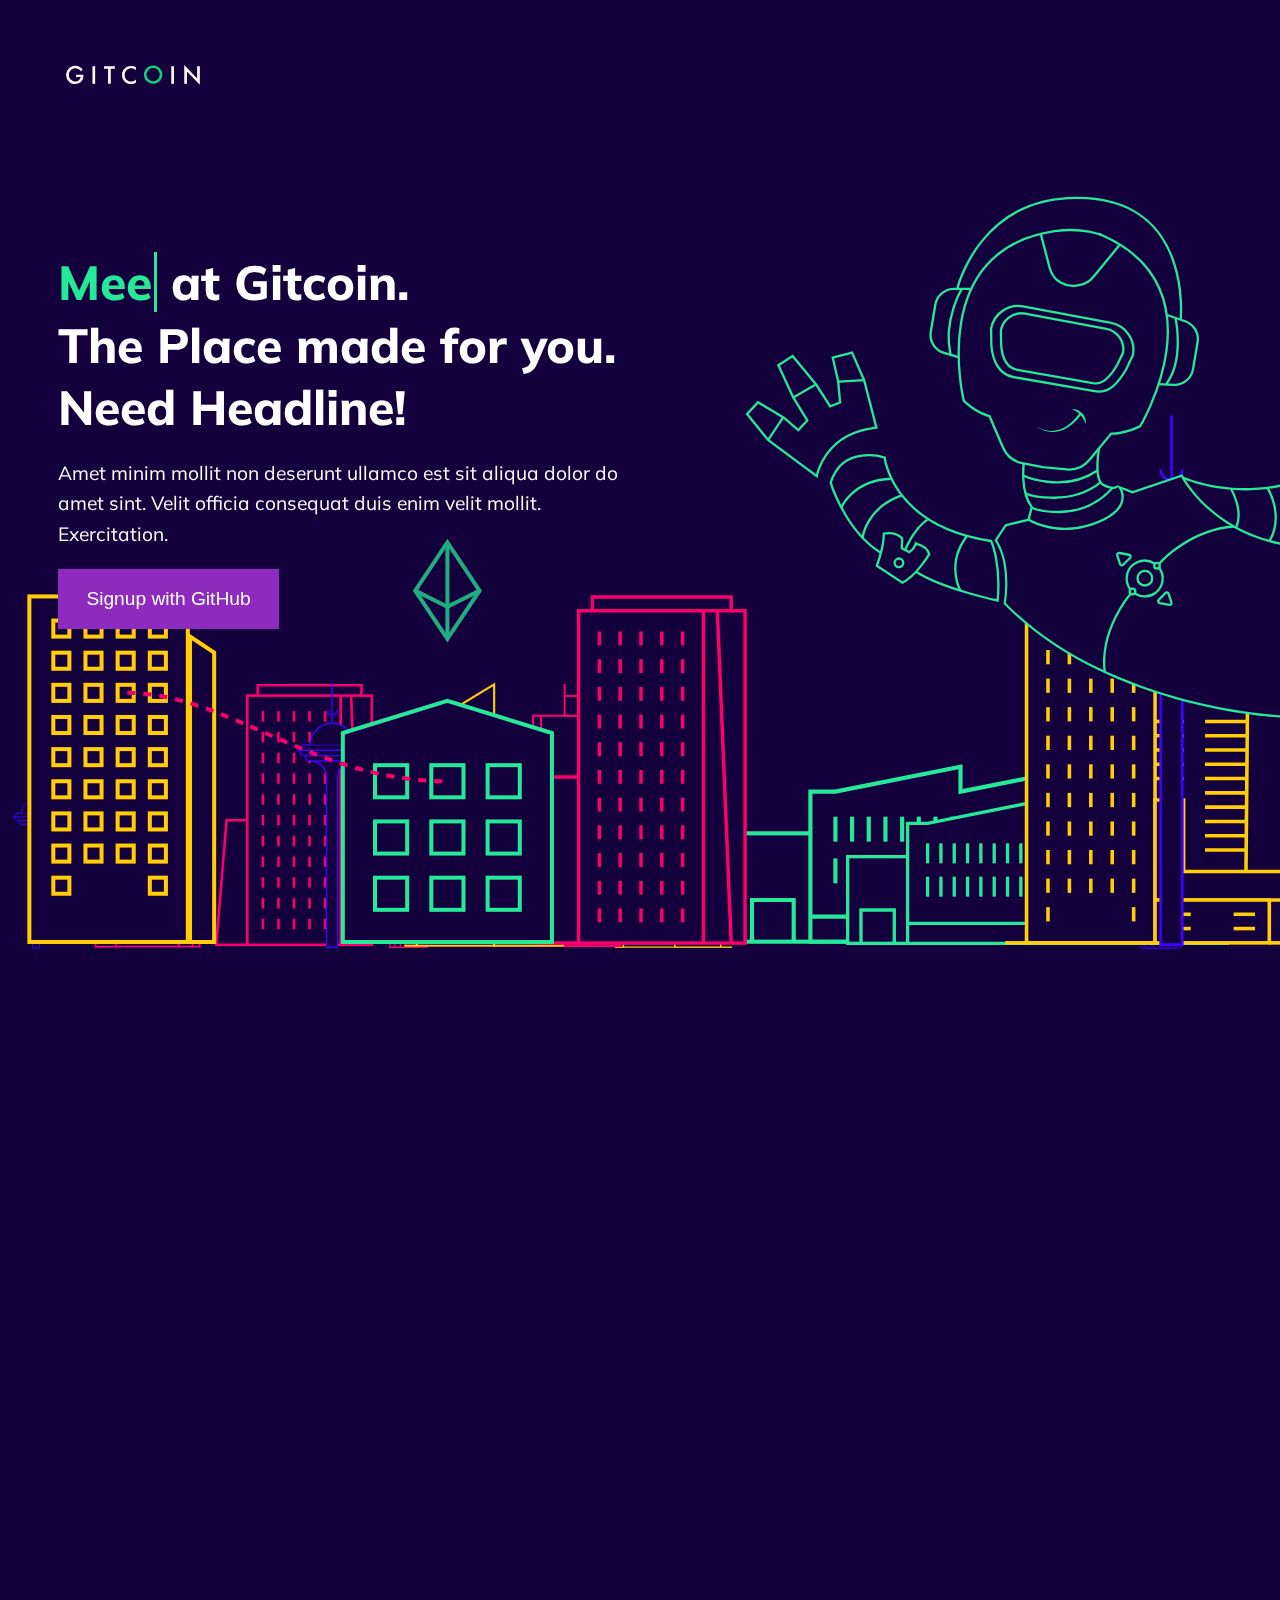
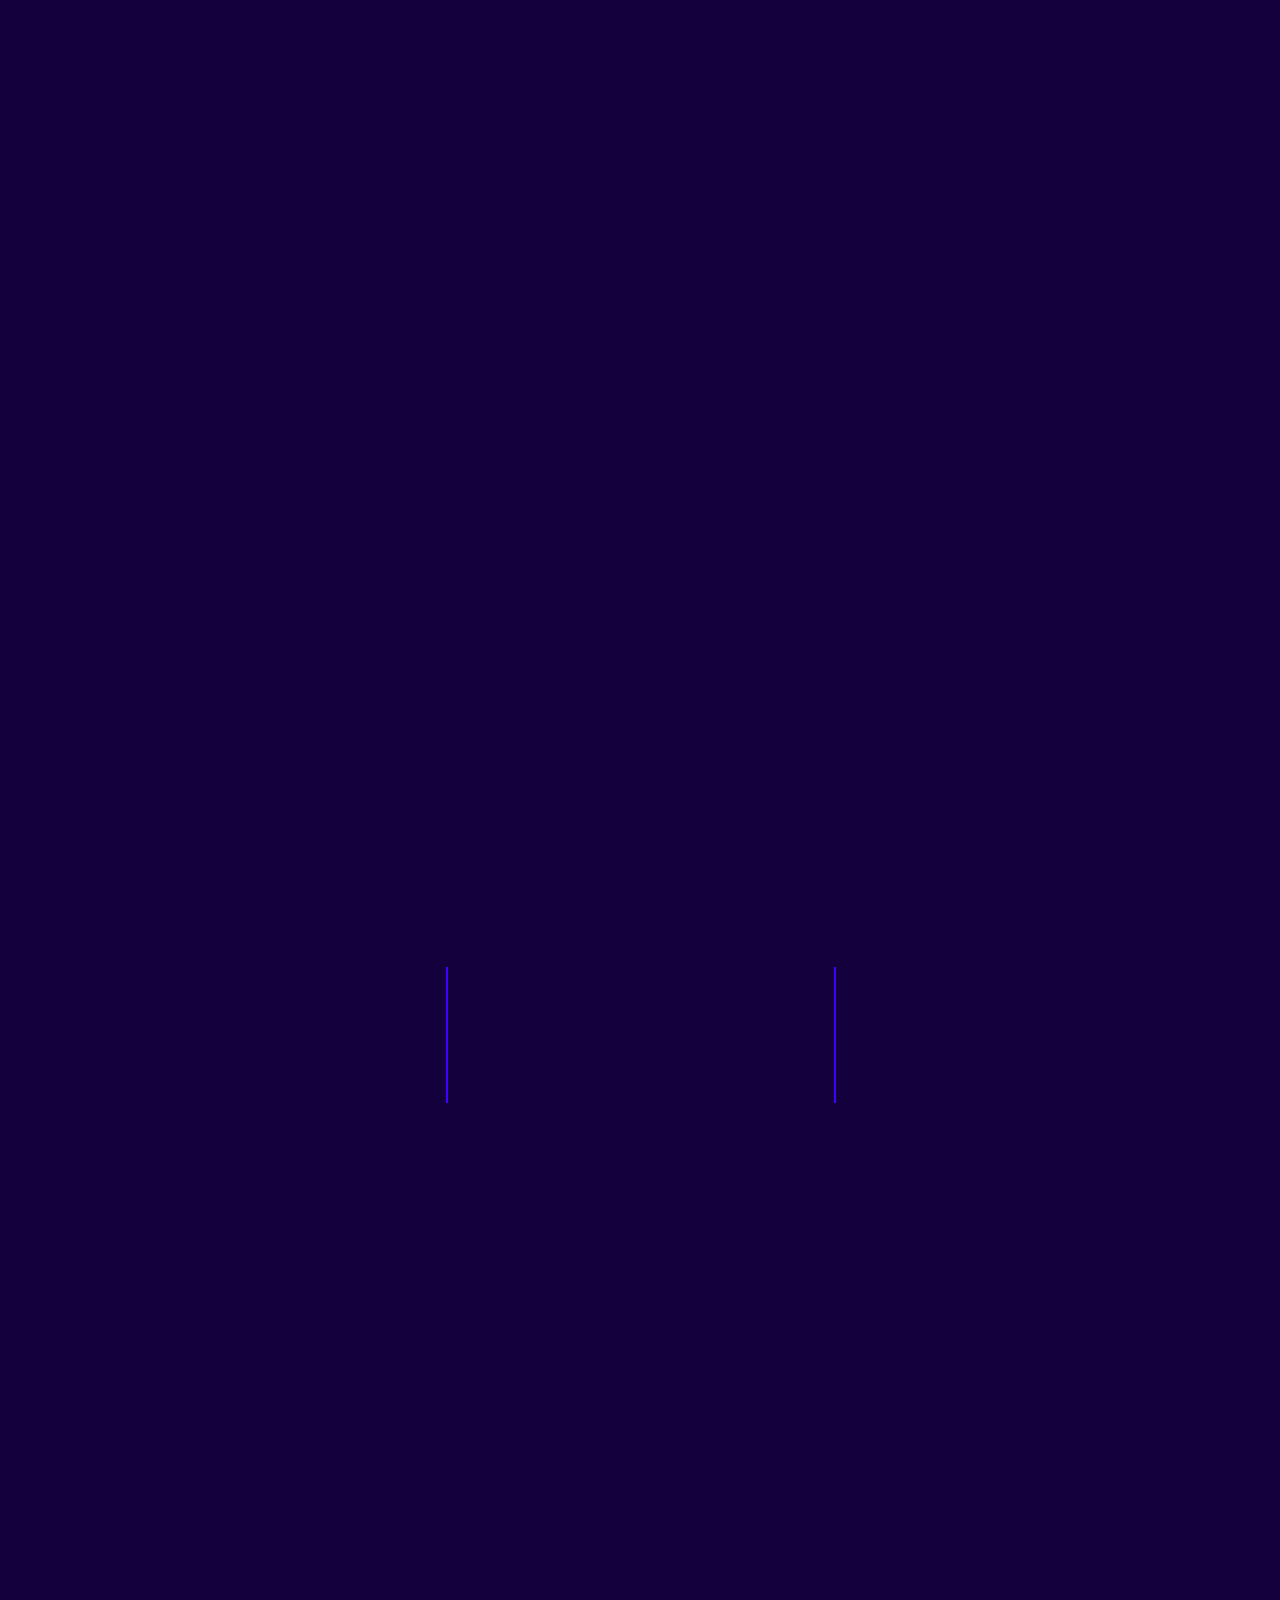
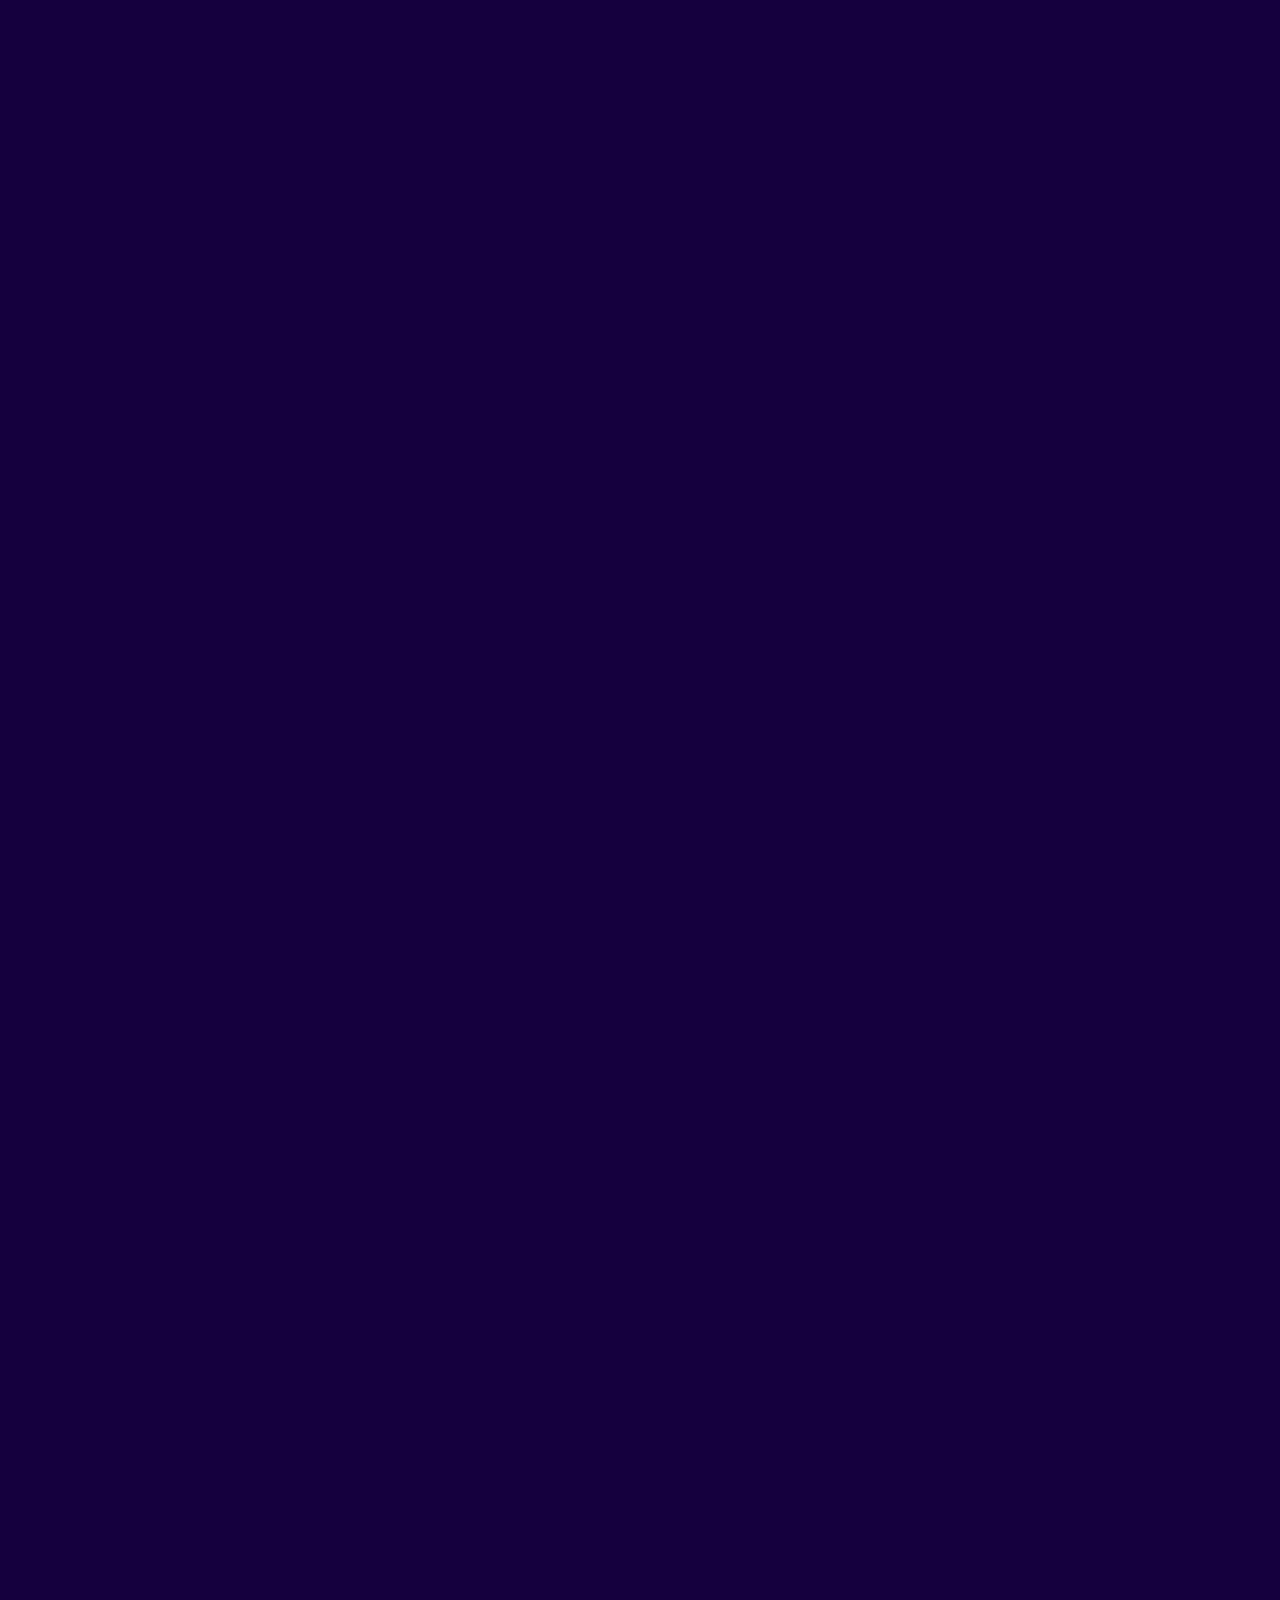
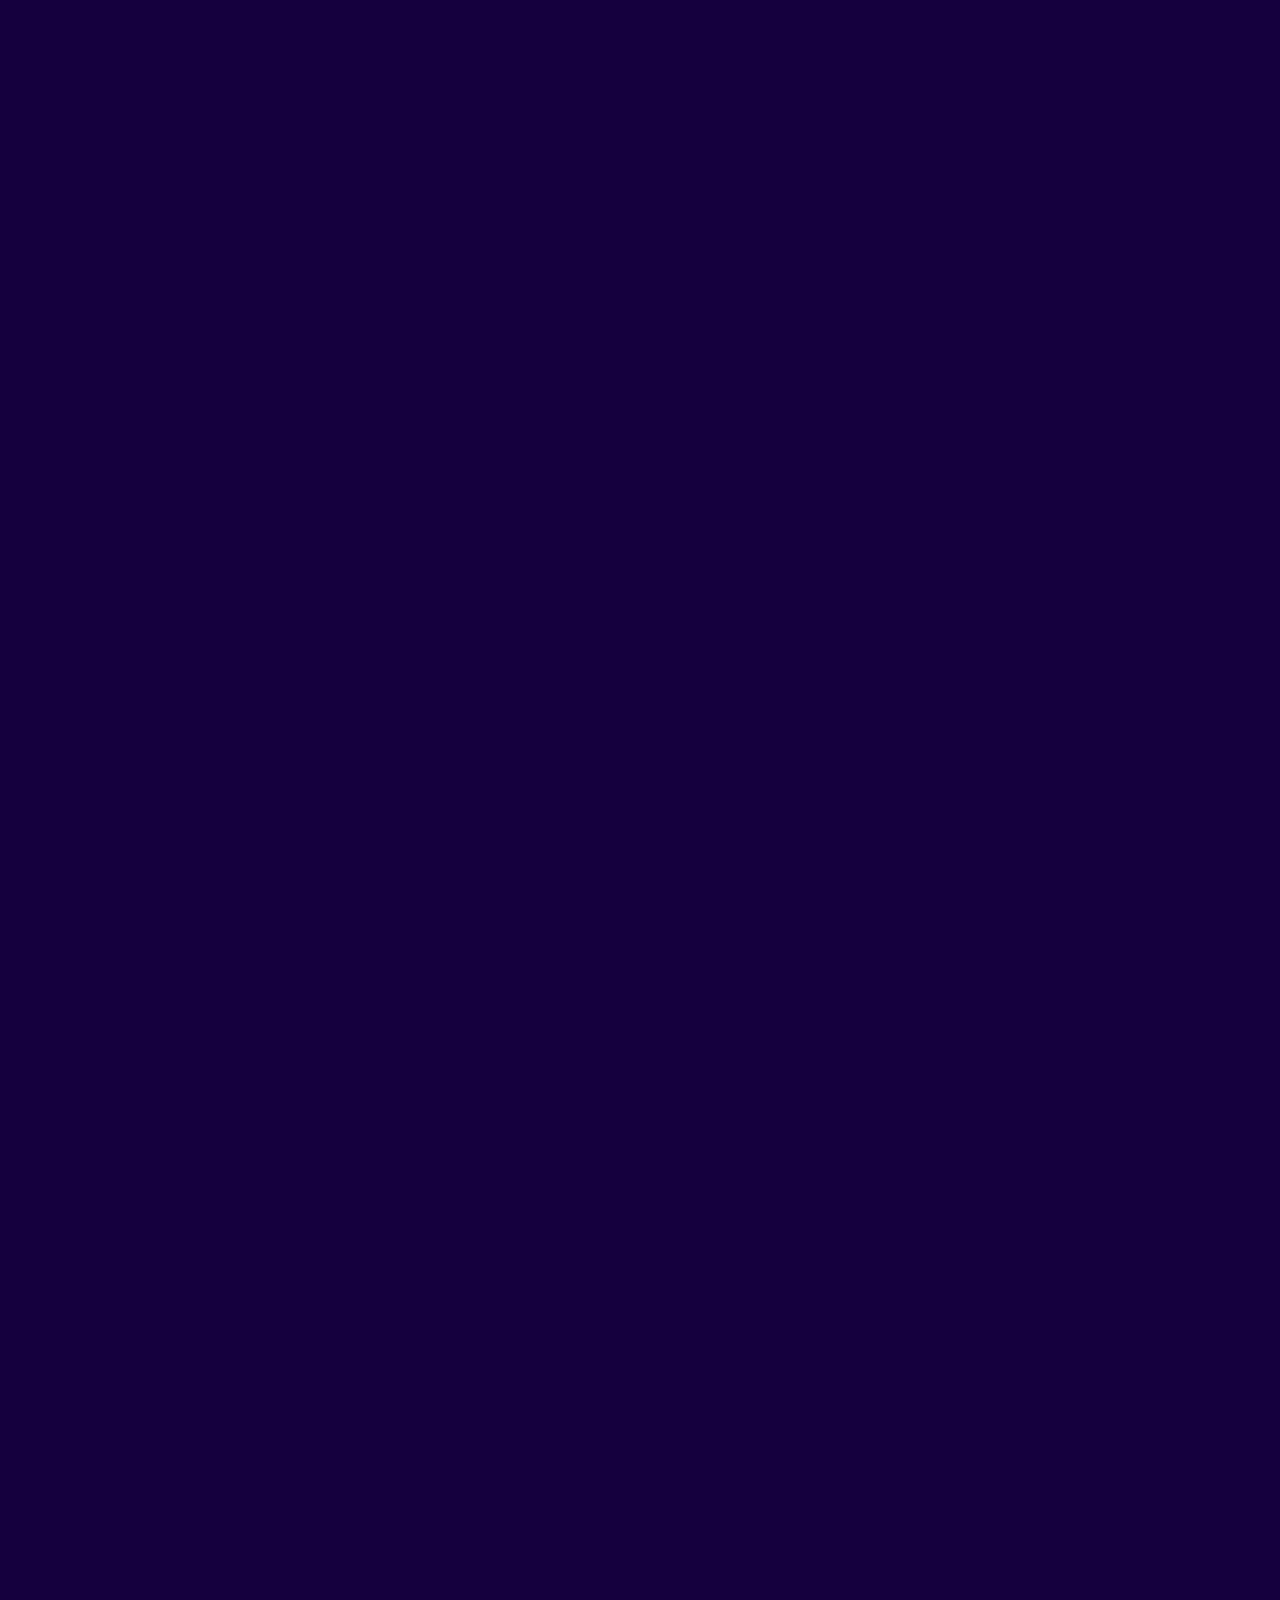
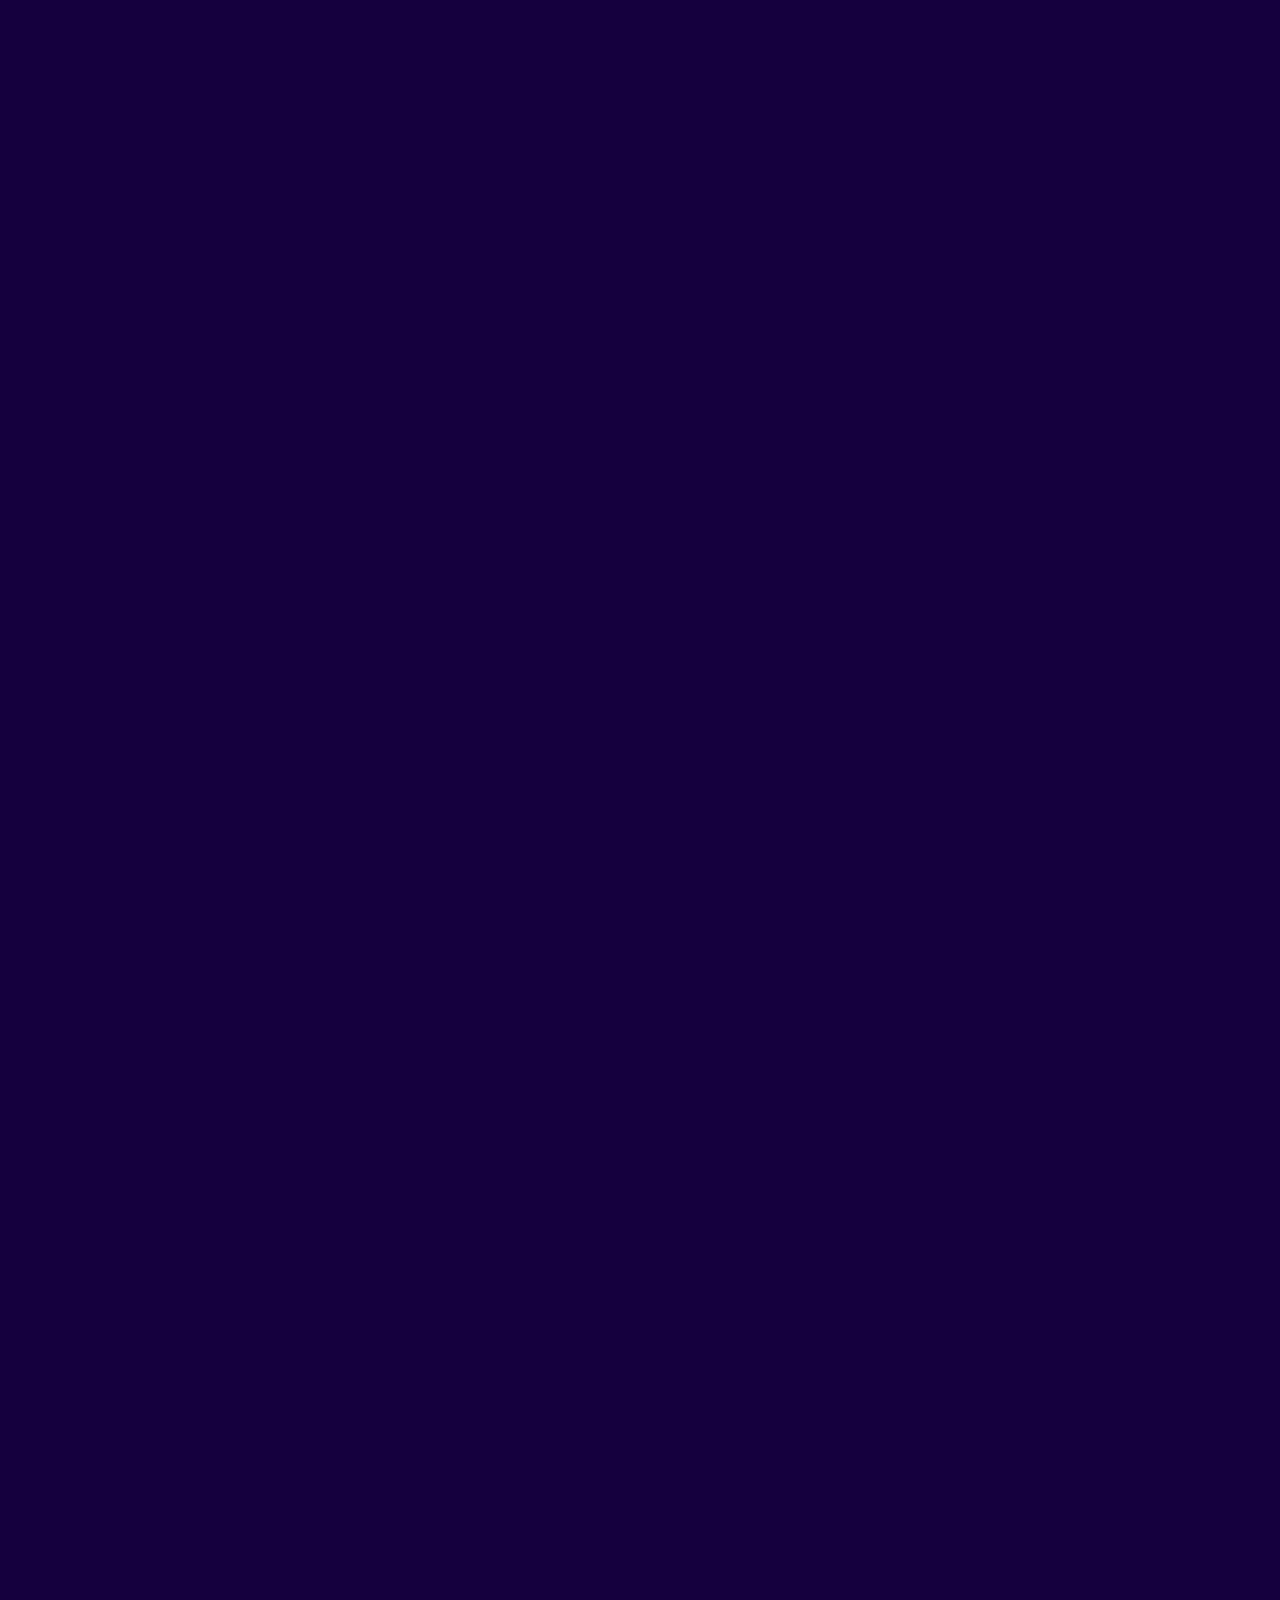
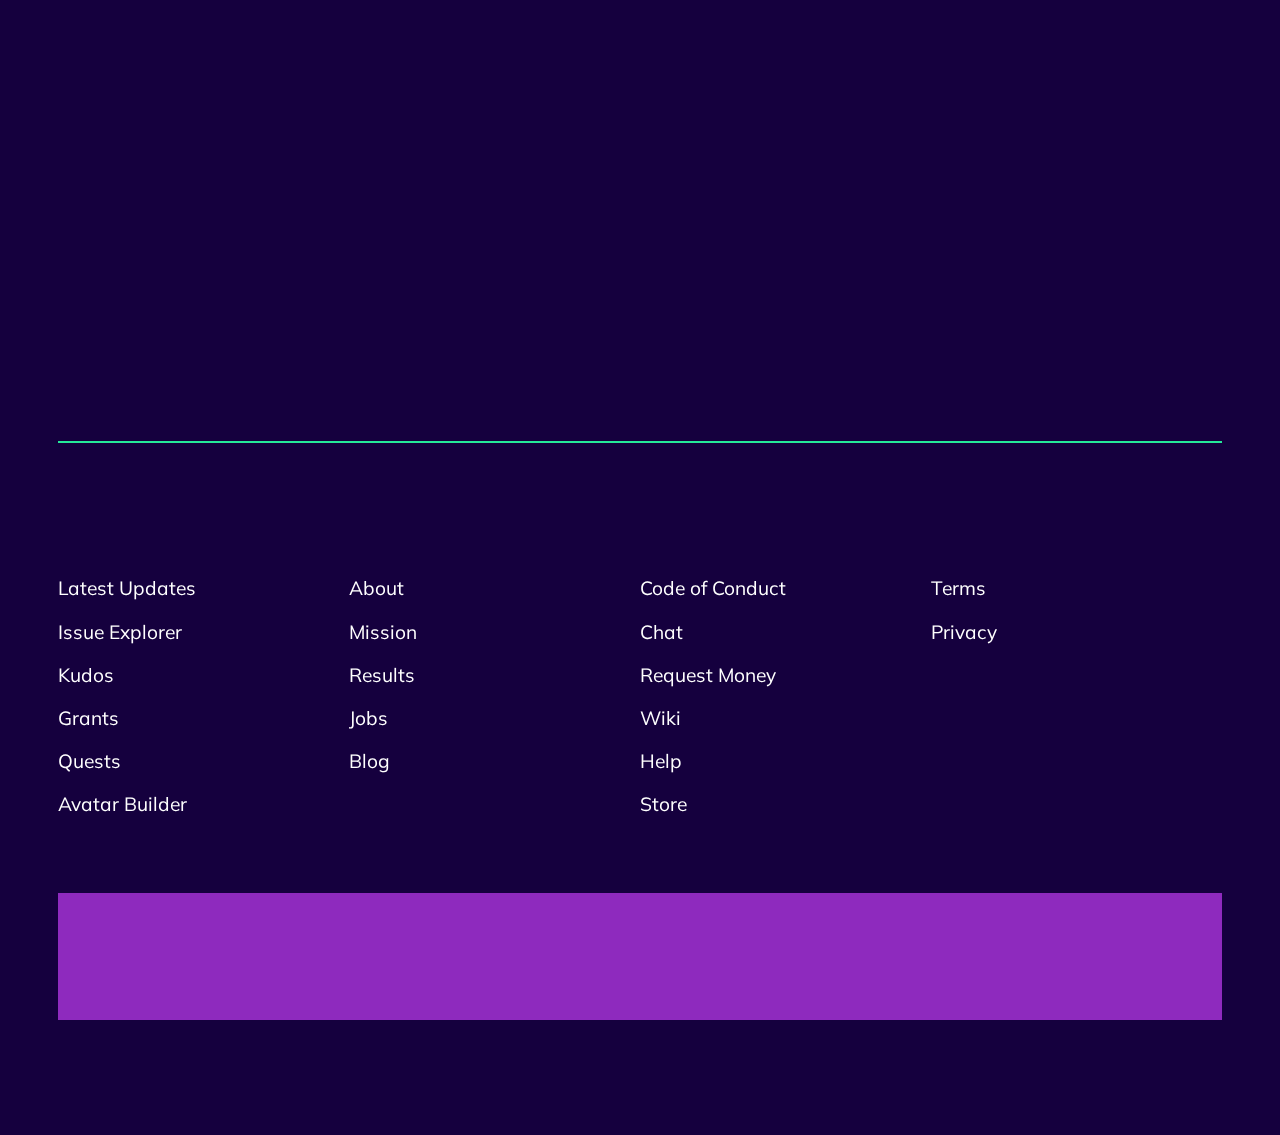
==== index.html @ c607c71c "init" ====
<!DOCTYPE html>
<html lang="en">
<head>

	<title>landingpage</title>

	<meta http-equiv="Content-Type" content="text/html; charset=UTF-8"/>
	<meta name="viewport" content="width=device-width, initial-scale=1, maximum-scale=1.0, user-scalable=no"/>

	<link href="https://fonts.googleapis.com/css2?family=Mulish:wght@400;800&display=swap" rel="stylesheet">

	<link href="css/app.css" type="text/css" rel="stylesheet" media="screen,projection"/>

	<script src="https://ajax.googleapis.com/ajax/libs/jquery/3.5.1/jquery.min.js"></script>

	<script src="js/town.js"></script>
	<script src="js/txtRotate.js"></script>
	<script src="js/sal.js"></script>
	<script src="js/animations.js"></script>


</head>

<body>



<!-- fixed logo-->
<div id="logo" >
	<a href="#">
		<img src="assets/logo_animated.svg" alt="" >
	</a>
</div>




<!-- fixed signup button-->
<div id="fixed-signup-button">
	<a href="#"><button class="floating2">Signup with Gitcoin</button></a>
</div>




<!-- section town. -->

<section id="town">

	<figure data-height="20vh" data-speed="1"><img src="assets/town_house1.svg"></figure>
	<figure data-height="20vh" data-speed="1"><img src="assets/town_house2.svg"></figure>
	<figure data-height="25vh" data-speed="1"><img src="assets/town_house3.svg"></figure>
	<figure data-height="20vh" data-speed="1"><img src="assets/town_house4.svg"></figure>
	<figure data-height="20vh" data-speed="1"><img src="assets/town_house5.svg"></figure>
	<figure data-height="20vh" data-speed="1"><img src="assets/town_house6.svg"></figure>

	<figure data-height="30vh" data-speed="2"><img src="assets/town_house1.svg"></figure>
	<figure data-height="30vh" data-speed="2"><img src="assets/town_house2.svg"></figure>	
	<figure data-height="20vh" data-speed="2"><img src="assets/town_house3.svg"></figure>
	<figure data-height="30vh" data-speed="2"><img src="assets/town_house4.svg"></figure>
	<figure data-height="30vh" data-speed="2"><img src="assets/town_house6.svg"></figure>	

	<figure data-height="40vh" data-speed="3"><img src="assets/town_house1.svg"></figure>
	<figure data-height="50vh" data-speed="3"><img src="assets/town_house2.svg"></figure>	
	<figure data-height="60vh" data-speed="3"><img src="assets/town_house4.svg"></figure>

	<figure data-height="50vh" data-speed="3"><img src="assets/town_animated_house1.svg"></figure>

</section>


<!-- section intro : this is the welcome area.-->

<section id="intro">

	<div>

		<h1>

			<!-- text carusell -->

			<span
			class="txt-rotate"
     		data-period="1500"
     		data-rotate='[ "Meet", "Learn", "Earn", "Network"]'
     		>
     		</span>

		at Gitcoin.<br/>
		The Place made for you. Need Headline!

		</h1>

		<p>Amet minim mollit non deserunt ullamco est sit aliqua dolor do amet sint. Velit officia consequat duis enim velit mollit. Exercitation.</p>

		<a href="#">
			<button>Signup with GitHub</button>	
		</a>		
	</div>

	<figure>
		<img id="introMeet" class="floating" src="assets/introMeet_animation.svg">
		<img id="introLearn" class="floating hidden" src="assets/introLearn_animation.svg">
		<img id="introEarn" class="floating hidden" src="assets/introEarn_animation.svg">
		<img id="introNetwork" class="floating hidden" src="assets/introNetwork_animation.svg">
	</figure>

</section>



<!-- what is gitcoin -->

<section id="whatisgitcoin">
	<h1 >What is Gitcoin ?</h1>
	
	<figure >
		<img loading="lazy" class="floating2" src="assets/whatisgitcoin_animated.svg">
	</figure>

	<div class="grid">
		<div>
			<h2 >Gitcoin for Developers</h2>
			<p >Amet minim mollit non deserunt ullamco est sit aliqua dolor do amet sint. Velit officia consequat duis enim velit mollit. Exercitation.</p>
			<a href="#">
				<button >Learn more</button>
			</a>
		</div>

		<div>
			<h2 >Gitcoin for Founders</h2>
			<p >Amet minim mollit non deserunt ullamco est sit aliqua dolor do amet sint. Velit officia consequat duis enim velit mollit. Exercitation.</p>
			<a href="#">
				<button >Learn more</button>
			</a>
		</div>
	</div>
	
</section>



<!-- section trust -->

<section id="trust">

	<h1>Write a sentence about why you can trust gitcoin!</h1>

	<div class="grid">

		<div>
			<h1>1</h1>
			<h2>Mission</h2>
		</div>

		<div>
			<h1>400312</h1>
			<h2>Developers</h2>
		</div>

		<div>
			<h1>$5mm</h1>
			<h2>Gross Merchandising Volume</h2>
		</div>	

	</div>

	

</section>








<!-- partner logos -->

<section id="partners">

	<h2>Trusted by</h2>

	<div class="grid">
		<figure><img loading="lazy" src="assets/partners/arweave.svg"></figure>
		<figure><img loading="lazy" src="assets/partners/chainlink.svg"></figure>
		<figure><img loading="lazy" src="assets/partners/ethereumfoundation.svg"></figure>
		<figure><img loading="lazy" src="assets/partners/near.svg"></figure>
		<figure><img loading="lazy" src="assets/partners/protocollabs.svg"></figure>
		<figure><img loading="lazy" src="assets/partners/sia.svg"></figure>
	</div>	
</section>


	







<!-- developers -->

<section class="grid">

	<h1>Gitcoin for Developers</h1>

	<div class="grid">
		<div>
			<h2>Hackathons</h2>
			<p>Amet minim mollit non deserunt ullamco est sit aliqua dolor do amet sint. Velit officia consequat duis enim velit mollit. Exercitation.</p>
			<a href="#"><button>Learn More</button></a>
		</div>
		<figure>
			<img loading="lazy" class="floating" src="assets/hackathons_animated.svg">
		</figure>
	</div>

	<div class="grid reverse">
		<div>
			<h2>Grants</h2>
			<p>Amet minim mollit non deserunt ullamco est sit aliqua dolor do amet sint. Velit officia consequat duis enim velit mollit. Exercitation.</p>
			<a href="#"><button>Learn More</button></a>
		</div>
		<figure>
			<img loading="lazy" class="floating2"  src="assets/grants_animated.svg">
		</figure>
	</div>

	<div class="grid">
		<div>
			<h2>Kernel</h2>
			<p>Amet minim mollit non deserunt ullamco est sit aliqua dolor do amet sint. Velit officia consequat duis enim velit mollit. Exercitation.</p>
			<a href="#"><button>Learn More</button></a>
		</div>
		<figure>
			<img loading="lazy" class="floating"  src="assets/kernel_animated.svg">
		</figure>
	</div>

	<div class="grid reverse">
		<div>
			<h2>Bounties</h2>
			<p>Amet minim mollit non deserunt ullamco est sit aliqua dolor do amet sint. Velit officia consequat duis enim velit mollit. Exercitation.</p>
			<a href="#"><button>Learn More</button></a>
		</div>
		<figure>
			<img loading="lazy" class="floating2"  src="assets/bounties_animated.svg">
		</figure>
	</div>

	<div class="grid">
		<div>
			<h2>Quests</h2>
			<p>Amet minim mollit non deserunt ullamco est sit aliqua dolor do amet sint. Velit officia consequat duis enim velit mollit. Exercitation.</p>
			<a href="#"><button>Learn More</button></a>
		</div>
		<figure>
			<img loading="lazy" class="floating"  src="assets/quests_animated.svg">
		</figure>
	</div>

</section>




<!-- network -->

<section class="grid">

	<h1>The Network</h1>

	<div class="grid">
		<div>
			<h2>Townsquare</h2>
			<p>Amet minim mollit non deserunt ullamco est sit aliqua dolor do amet sint. Velit officia consequat duis enim velit mollit. Exercitation.</p>
			<a href="#"><button>Learn More</button></a>
		</div>
		<figure>
			<img loading="lazy" class="floating2"  src="assets/townsquare_animated.svg">
		</figure>
	</div>

	<div class="grid reverse">
		<div>
			<h2>Hire Devs</h2>
			<p>Amet minim mollit non deserunt ullamco est sit aliqua dolor do amet sint. Velit officia consequat duis enim velit mollit. Exercitation.</p>
			<a href="#"><button>Learn More</button></a>
		</div>
		<figure>
			<img loading="lazy" class="floating"  src="assets/devs_animated.svg">
		</figure>
	</div>

</section>






<!-- twitter wall of love -->

<section id="twitter">

	<h1>Twitter Wall of Love</h1>

	<div class="grid">

		<figure>
			<img loading="lazy" src="assets/twitter.png">
			<figcaption><a href="#">@peter</a> r woirw roiwriow riwer worwoeir jweoirweior weorwor jworjwior weoirweorworweo rworwo riow rwoirweoirjwoir w oi rjwoireoiwrjiow</figcaption>
		</figure>

		<figure>
			<img loading="lazy" src="assets/twitter.png">
			<figcaption><a href="#">@maxmuster</a> Remove the guesswork from website improvement. Try <a href="#">@hotjar</a> for free</figcaption>
		</figure>

		<figure>
			<img loading="lazy" src="assets/twitter.png">
			<figcaption><a href="#">@satoshi</a> Qualität, Sicherheit und Innovation: Seit über 30 Jahren setzt die Dynabook Europe GmbH mit mobilen (Edge) Computing Lösungen neue Maßstäbe im ITK-Markt.</figcaption>
		</figure>

		<figure>
			<img loading="lazy" src="assets/twitter.png">
			<figcaption><a href="#">@vitalik</a> For what? Denkendes Gesicht Gitcoin is co-creating APOLLO with <a href="#">@protocollabs</a> to support the <a href="#">@Filecoin</a> mainnet launch!</figcaption>
		</figure>

		<figure>
			<img loading="lazy" src="assets/twitter.png">
			<figcaption><a href="#">@schumanncombo</a> Together with the Alpha Release of our brand new protocol, we kicked off a new part of our community incentives program, this time together with <a href="#">@gitcoin</a>. We have started incentivizing new developers and will follow up with more actions</figcaption>
		</figure>

	</div>

</section>









<!-- footer navigation -->

<section id="footernavigation">

	<div>
		<h2>Product</h2>
		<a href="#">Latest Updates</a>
		<a href="#">Issue Explorer</a>
		<a href="#">Kudos</a>
		<a href="#">Grants</a>
		<a href="#">Quests</a>
		<a href="#">Avatar Builder</a>
	</div>

	<div>
		<h2>Business</h2>
		<a href="#">About</a>
		<a href="#">Mission</a>
		<a href="#">Results</a>
		<a href="#">Jobs</a>
		<a href="#">Blog</a>
	</div>

	<div>
		<h2>Community</h2>
		<a href="#">Code of Conduct</a>
		<a href="#">Chat</a>
		<a href="#">Request Money</a>
		<a href="#">Wiki</a>
		<a href="#">Help</a>
		<a href="#">Store</a>
	</div>

	<div>
		<h2>Legal</h2>
		<a href="#">Terms</a>
		<a href="#">Privacy</a>
	</div>

</section>











<!-- footer social icons -->

<section id="footersocial">

	<figure><a href="#"><svg class="fusion"><use xlink:href="assets/fusion/fusion-interface.svg#facebook"></use></svg></a></figure>
	<figure><a href="#"><svg class="fusion"><use xlink:href="assets/fusion/fusion-interface.svg#youtube"></use></svg></a></figure>
	<figure><a href="#"><svg class="fusion"><use xlink:href="assets/fusion/fusion-interface.svg#twitter"></use></svg></a></figure>
	<figure><a href="#"><svg class="fusion"><use xlink:href="assets/fusion/fusion-interface.svg#telegram"></use></svg></a></figure>
	<figure><a href="#"><svg class="fusion"><use xlink:href="assets/fusion/fusion-interface.svg#github"></use></svg></a></figure>
	<figure><a href="#"><svg class="fusion"><use xlink:href="assets/fusion/fusion-interface.svg#chat2"></use></svg></a></figure>
	<figure><a href="#"><svg class="fusion"><use xlink:href="assets/fusion/fusion-interface.svg#email"></use></svg></a></figure>

	
</section>

















<!-- footer consensys -->

<section id="footerconsensys">
	<figure>
		<a href="#">
			<img loading="lazy" src="assets/consensys_white.svg">
		</a>
	</figure>
</section>



</body>
</html>
---- css/app.css ----
@media (min-width: 1313px) {
  :root {
    --device: "desktop";
  }
}
@media (max-width: 1312px) {
  :root {
    --device: "laptop";
  }
}
@media (max-width: 992px) {
  :root {
    --device: "tablet";
  }
}
@media (max-width: 688px) {
  :root {
    --device: "phone";
  }
}
:root {
  --cosmicteal: #25E899;
  --darkcosmicteal: #0FCE7C;
  --stardustyellow: #FFCE08;
  --polarisblue: #3E00FF;
  --vinuspurple: #8E2ABE;
  --regulusred: #F9006C;
  --milkywayblue: #15003E;
  --starwhite: #FFFFFF;
  --athensgrey: #F8F9FA;
  --alto: #DDDDDD;
  --silver: #AAAAAA;
}

* {
  margin: 0;
  padding: 0;
  box-sizing: border-box;
}

img {
  display: block;
  width: 100%;
}

html {
  font-family: "Mulish", sans-serif;
}

body {
  background-color: var(--milkywayblue);
  color: var(--starwhite);
}

html {
  font-family: "Mulish", sans-serif;
  font-kerning: auto;
  -webkit-font-smoothing: antialiased;
  -moz-osx-font-smoothing: grayscale;
  text-rendering: optimizeLegibility;
}

h1 {
  font-size: 250%;
  font-weight: 800;
  line-height: 1.3em;
  margin-bottom: 1rem;
}

h2 {
  font-size: 120%;
  font-weight: 800;
  line-height: 1.3em;
  margin-bottom: 1rem;
}

p {
  font-size: 100%;
  font-weight: 400;
  line-height: 1.6em;
  margin-bottom: 1rem;
}

@media (min-width: 1313px) {
  html {
    font-size: 130%;
  }
}
@media (max-width: 1312px) {
  html {
    font-size: 120%;
  }
}
@media (max-width: 992px) {
  html {
    font-size: 110%;
  }
}
@media (max-width: 688px) {
  html {
    font-size: 100%;
  }
}
#logo {
  position: absolute;
  top: 3em;
  left: 3em;
}
#logo img {
  width: 150px;
}

button {
  margin: 0;
  padding: 1em 1.5em;
  border: 0;
  outline: 0;
  font-size: 100%;
  color: var(--starwhite);
  background-color: var(--vinuspurple);
  cursor: pointer;
  transition: all 500ms ease;
  margin-bottom: 1rem;
}
button:hover {
  background-color: var(--polarisblue);
}

a button {
  text-decoration: none;
}

section.grid {
  margin-top: 12em;
}
section.grid h1 {
  text-align: center;
  margin-bottom: 3rem;
}
section.grid div.grid {
  display: grid;
  grid-template-columns: repeat(2, 1fr);
  margin-bottom: 3em;
}
section.grid div.grid div {
  align-self: center;
  grid-column: 1;
  grid-row: 1;
  margin-left: 3em;
  margin-right: 3em;
  max-width: 600px;
}
section.grid div.grid figure {
  align-self: center;
  grid-column: 2;
  grid-row: 1;
}
section.grid div.grid.reverse div {
  grid-column: 2;
}
section.grid div.grid.reverse figure {
  grid-column: 1;
}

@media (max-width: 688px) {
  section.grid div.grid {
    grid-template-columns: 1fr;
  }
  section.grid div.grid div {
    grid-column: 1;
    grid-row: 2;
  }
  section.grid div.grid figure {
    grid-column: 1;
    grid-row: 1;
    margin-bottom: 2em;
  }
  section.grid div.grid.reverse div {
    grid-column: 1;
    grid-row: 2;
  }
  section.grid div.grid.reverse figure {
    grid-column: 1;
    grid-row: 1;
  }
}
section#town {
  height: 100vh;
  width: 100vw;
  position: fixed;
  z-index: -1;
  opacity: 1;
  transition: all 1s ease;
}
section#town figure {
  position: absolute;
  bottom: -50px;
  height: 100vh;
}
section#town figure img {
  width: auto;
  height: 100%;
  display: block;
}
section#town.dim {
  opacity: 0.1;
}

.floating {
  animation: floating 3s ease-in-out infinite;
}

.floating2 {
  animation: floating2 3s ease-in-out infinite;
}

@keyframes floating {
  0% {
    transform: translate(0, 0px);
  }
  50% {
    transform: translate(0, 15px);
  }
  100% {
    transform: translate(0, 0px);
  }
}
@keyframes floating2 {
  0% {
    transform: translate(0, 15px);
  }
  50% {
    transform: translate(0, 0px);
  }
  100% {
    transform: translate(0, 15px);
  }
}
.txt-rotate .wrap {
  padding-right: 0.1rem;
  border-right: 3px solid var(--cosmicteal);
  animation: cursor0 500ms infinite;
}
.txt-rotate .wrap.styleMeet {
  color: var(--cosmicteal);
  animation: cursorMeet 500ms infinite;
}
.txt-rotate .wrap.styleLearn {
  color: var(--stardustyellow);
  animation: cursorLearn 500ms infinite;
}
.txt-rotate .wrap.styleEarn {
  color: var(--polarisblue);
  animation: cursorEarn 500ms infinite;
}
.txt-rotate .wrap.styleNetwork {
  color: var(--vinuspurple);
  animation: cursorNetwork 500ms infinite;
}

@-webkit-keyframes cursorMeet {
  0% {
    border-color: var(--milkywayblue);
  }
  50% {
    border-color: var(--cosmicteal);
  }
  100% {
    border-color: var(--milkywayblue);
  }
}
@-webkit-keyframes cursorLearn {
  0% {
    border-color: var(--milkywayblue);
  }
  50% {
    border-color: var(--stardustyellow);
  }
  100% {
    border-color: var(--milkywayblue);
  }
}
@-webkit-keyframes cursorEarn {
  0% {
    border-color: var(--milkywayblue);
  }
  50% {
    border-color: var(--polarisblue);
  }
  100% {
    border-color: var(--milkywayblue);
  }
}
@-webkit-keyframes cursorNetwork {
  0% {
    border-color: var(--milkywayblue);
  }
  50% {
    border-color: var(--vinuspurple);
  }
  100% {
    border-color: var(--milkywayblue);
  }
}
#fixed-signup-button {
  position: fixed;
  bottom: 2em;
  right: -100vh;
  z-index: 10000;
  transition: all 1s ease;
}
#fixed-signup-button button {
  margin: 0;
  background-color: var(--polarisblue);
}
#fixed-signup-button button:hover {
  background-color: var(--vinuspurple);
}
#fixed-signup-button.show {
  right: 2em;
}

[data-sal] {
  transition-duration: 0.2s;
  transition-duration: var(--sal-duration, 0.2s);
  transition-delay: 0s;
  transition-delay: var(--sal-delay, 0s);
  transition-timing-function: ease;
  transition-timing-function: var(--sal-easing, ease);
}

[data-sal][data-sal-duration="200"] {
  transition-duration: 0.2s;
}

[data-sal][data-sal-duration="250"] {
  transition-duration: 0.25s;
}

[data-sal][data-sal-duration="300"] {
  transition-duration: 0.3s;
}

[data-sal][data-sal-duration="350"] {
  transition-duration: 0.35s;
}

[data-sal][data-sal-duration="400"] {
  transition-duration: 0.4s;
}

[data-sal][data-sal-duration="450"] {
  transition-duration: 0.45s;
}

[data-sal][data-sal-duration="500"] {
  transition-duration: 0.5s;
}

[data-sal][data-sal-duration="550"] {
  transition-duration: 0.55s;
}

[data-sal][data-sal-duration="600"] {
  transition-duration: 0.6s;
}

[data-sal][data-sal-duration="650"] {
  transition-duration: 0.65s;
}

[data-sal][data-sal-duration="700"] {
  transition-duration: 0.7s;
}

[data-sal][data-sal-duration="750"] {
  transition-duration: 0.75s;
}

[data-sal][data-sal-duration="800"] {
  transition-duration: 0.8s;
}

[data-sal][data-sal-duration="850"] {
  transition-duration: 0.85s;
}

[data-sal][data-sal-duration="900"] {
  transition-duration: 0.9s;
}

[data-sal][data-sal-duration="950"] {
  transition-duration: 0.95s;
}

[data-sal][data-sal-duration="1000"] {
  transition-duration: 1s;
}

[data-sal][data-sal-duration="1050"] {
  transition-duration: 1.05s;
}

[data-sal][data-sal-duration="1100"] {
  transition-duration: 1.1s;
}

[data-sal][data-sal-duration="1150"] {
  transition-duration: 1.15s;
}

[data-sal][data-sal-duration="1200"] {
  transition-duration: 1.2s;
}

[data-sal][data-sal-duration="1250"] {
  transition-duration: 1.25s;
}

[data-sal][data-sal-duration="1300"] {
  transition-duration: 1.3s;
}

[data-sal][data-sal-duration="1350"] {
  transition-duration: 1.35s;
}

[data-sal][data-sal-duration="1400"] {
  transition-duration: 1.4s;
}

[data-sal][data-sal-duration="1450"] {
  transition-duration: 1.45s;
}

[data-sal][data-sal-duration="1500"] {
  transition-duration: 1.5s;
}

[data-sal][data-sal-duration="1550"] {
  transition-duration: 1.55s;
}

[data-sal][data-sal-duration="1600"] {
  transition-duration: 1.6s;
}

[data-sal][data-sal-duration="1650"] {
  transition-duration: 1.65s;
}

[data-sal][data-sal-duration="1700"] {
  transition-duration: 1.7s;
}

[data-sal][data-sal-duration="1750"] {
  transition-duration: 1.75s;
}

[data-sal][data-sal-duration="1800"] {
  transition-duration: 1.8s;
}

[data-sal][data-sal-duration="1850"] {
  transition-duration: 1.85s;
}

[data-sal][data-sal-duration="1900"] {
  transition-duration: 1.9s;
}

[data-sal][data-sal-duration="1950"] {
  transition-duration: 1.95s;
}

[data-sal][data-sal-duration="2000"] {
  transition-duration: 2s;
}

[data-sal][data-sal-delay="50"] {
  transition-delay: 0.05s;
}

[data-sal][data-sal-delay="100"] {
  transition-delay: 0.1s;
}

[data-sal][data-sal-delay="150"] {
  transition-delay: 0.15s;
}

[data-sal][data-sal-delay="200"] {
  transition-delay: 0.2s;
}

[data-sal][data-sal-delay="250"] {
  transition-delay: 0.25s;
}

[data-sal][data-sal-delay="300"] {
  transition-delay: 0.3s;
}

[data-sal][data-sal-delay="350"] {
  transition-delay: 0.35s;
}

[data-sal][data-sal-delay="400"] {
  transition-delay: 0.4s;
}

[data-sal][data-sal-delay="450"] {
  transition-delay: 0.45s;
}

[data-sal][data-sal-delay="500"] {
  transition-delay: 0.5s;
}

[data-sal][data-sal-delay="550"] {
  transition-delay: 0.55s;
}

[data-sal][data-sal-delay="600"] {
  transition-delay: 0.6s;
}

[data-sal][data-sal-delay="650"] {
  transition-delay: 0.65s;
}

[data-sal][data-sal-delay="700"] {
  transition-delay: 0.7s;
}

[data-sal][data-sal-delay="750"] {
  transition-delay: 0.75s;
}

[data-sal][data-sal-delay="800"] {
  transition-delay: 0.8s;
}

[data-sal][data-sal-delay="850"] {
  transition-delay: 0.85s;
}

[data-sal][data-sal-delay="900"] {
  transition-delay: 0.9s;
}

[data-sal][data-sal-delay="950"] {
  transition-delay: 0.95s;
}

[data-sal][data-sal-delay="1000"] {
  transition-delay: 1s;
}

[data-sal][data-sal-easing=linear] {
  transition-timing-function: linear;
}

[data-sal][data-sal-easing=ease] {
  transition-timing-function: ease;
}

[data-sal][data-sal-easing=ease-in] {
  transition-timing-function: ease-in;
}

[data-sal][data-sal-easing=ease-out] {
  transition-timing-function: ease-out;
}

[data-sal][data-sal-easing=ease-in-out] {
  transition-timing-function: ease-in-out;
}

[data-sal][data-sal-easing=ease-in-cubic] {
  transition-timing-function: cubic-bezier(0.55, 0.055, 0.675, 0.19);
}

[data-sal][data-sal-easing=ease-out-cubic] {
  transition-timing-function: cubic-bezier(0.215, 0.61, 0.355, 1);
}

[data-sal][data-sal-easing=ease-in-out-cubic] {
  transition-timing-function: cubic-bezier(0.645, 0.045, 0.355, 1);
}

[data-sal][data-sal-easing=ease-in-circ] {
  transition-timing-function: cubic-bezier(0.6, 0.04, 0.98, 0.335);
}

[data-sal][data-sal-easing=ease-out-circ] {
  transition-timing-function: cubic-bezier(0.075, 0.82, 0.165, 1);
}

[data-sal][data-sal-easing=ease-in-out-circ] {
  transition-timing-function: cubic-bezier(0.785, 0.135, 0.15, 0.86);
}

[data-sal][data-sal-easing=ease-in-expo] {
  transition-timing-function: cubic-bezier(0.95, 0.05, 0.795, 0.035);
}

[data-sal][data-sal-easing=ease-out-expo] {
  transition-timing-function: cubic-bezier(0.19, 1, 0.22, 1);
}

[data-sal][data-sal-easing=ease-in-out-expo] {
  transition-timing-function: cubic-bezier(1, 0, 0, 1);
}

[data-sal][data-sal-easing=ease-in-quad] {
  transition-timing-function: cubic-bezier(0.55, 0.085, 0.68, 0.53);
}

[data-sal][data-sal-easing=ease-out-quad] {
  transition-timing-function: cubic-bezier(0.25, 0.46, 0.45, 0.94);
}

[data-sal][data-sal-easing=ease-in-out-quad] {
  transition-timing-function: cubic-bezier(0.455, 0.03, 0.515, 0.955);
}

[data-sal][data-sal-easing=ease-in-quart] {
  transition-timing-function: cubic-bezier(0.895, 0.03, 0.685, 0.22);
}

[data-sal][data-sal-easing=ease-out-quart] {
  transition-timing-function: cubic-bezier(0.165, 0.84, 0.44, 1);
}

[data-sal][data-sal-easing=ease-in-out-quart] {
  transition-timing-function: cubic-bezier(0.77, 0, 0.175, 1);
}

[data-sal][data-sal-easing=ease-in-quint] {
  transition-timing-function: cubic-bezier(0.755, 0.05, 0.855, 0.06);
}

[data-sal][data-sal-easing=ease-out-quint] {
  transition-timing-function: cubic-bezier(0.23, 1, 0.32, 1);
}

[data-sal][data-sal-easing=ease-in-out-quint] {
  transition-timing-function: cubic-bezier(0.86, 0, 0.07, 1);
}

[data-sal][data-sal-easing=ease-in-sine] {
  transition-timing-function: cubic-bezier(0.47, 0, 0.745, 0.715);
}

[data-sal][data-sal-easing=ease-out-sine] {
  transition-timing-function: cubic-bezier(0.39, 0.575, 0.565, 1);
}

[data-sal][data-sal-easing=ease-in-out-sine] {
  transition-timing-function: cubic-bezier(0.445, 0.05, 0.55, 0.95);
}

[data-sal][data-sal-easing=ease-in-back] {
  transition-timing-function: cubic-bezier(0.6, -0.28, 0.735, 0.045);
}

[data-sal][data-sal-easing=ease-out-back] {
  transition-timing-function: cubic-bezier(0.175, 0.885, 0.32, 1.275);
}

[data-sal][data-sal-easing=ease-in-out-back] {
  transition-timing-function: cubic-bezier(0.68, -0.55, 0.265, 1.55);
}

[data-sal|=fade] {
  opacity: 0;
  transition-property: opacity;
}

[data-sal|=fade].sal-animate, body.sal-disabled [data-sal|=fade] {
  opacity: 1;
}

[data-sal|=slide] {
  opacity: 0;
  transition-property: opacity, transform;
}

[data-sal=slide-up] {
  transform: translateY(20%);
}

[data-sal=slide-down] {
  transform: translateY(-20%);
}

[data-sal=slide-left] {
  transform: translateX(20%);
}

[data-sal=slide-right] {
  transform: translateX(-20%);
}

[data-sal|=slide].sal-animate, body.sal-disabled [data-sal|=slide] {
  opacity: 1;
  transform: none;
}

[data-sal|=zoom] {
  opacity: 0;
  transition-property: opacity, transform;
}

[data-sal=zoom-in] {
  transform: scale(0.5);
}

[data-sal=zoom-out] {
  transform: scale(1.1);
}

[data-sal|=zoom].sal-animate, body.sal-disabled [data-sal|=zoom] {
  opacity: 1;
  transform: none;
}

[data-sal|=flip] {
  -webkit-backface-visibility: hidden;
  backface-visibility: hidden;
  transition-property: transform;
}

[data-sal=flip-left] {
  transform: perspective(2000px) rotateY(-91deg);
}

[data-sal=flip-right] {
  transform: perspective(2000px) rotateY(91deg);
}

[data-sal=flip-up] {
  transform: perspective(2000px) rotateX(-91deg);
}

[data-sal=flip-down] {
  transform: perspective(2000px) rotateX(91deg);
}

[data-sal|=flip].sal-animate, body.sal-disabled [data-sal|=flip] {
  transform: none;
}

section#intro {
  height: 100vh;
  margin-left: 3em;
  display: grid;
  grid-template-columns: repeat(2, 1fr);
  grid-gap: 3em;
}
section#intro div {
  align-self: center;
  max-width: 700px;
}
section#intro div p {
  max-width: 600px;
}
section#intro figure {
  align-self: center;
}
section#intro figure img {
  max-height: 100vh;
}
section#intro figure .hidden {
  display: none;
}

@media (max-width: 992px) {
  section#intro {
    height: inherit;
    grid-template-columns: 1fr;
    margin: 0em 3em;
  }
  section#intro div {
    grid-row: 2;
  }
  section#intro figure {
    grid-row: 1;
    margin-top: 8em;
  }
}
section#whatisgitcoin {
  margin: 0em;
  margin-top: 12em;
}
section#whatisgitcoin h1 {
  text-align: center;
  margin-bottom: 1em;
}
section#whatisgitcoin figure {
  margin-bottom: 3em;
}
section#whatisgitcoin figure img {
  width: 100%;
}
section#whatisgitcoin div.grid {
  display: grid;
  grid-template-columns: repeat(2, 1fr);
  grid-gap: 3em;
  margin: 0em 3em;
}
section#whatisgitcoin div.grid div p {
  max-width: 600px;
}

section#trust {
  margin: 0em 3em;
  margin-top: 12em;
  text-align: center;
}
section#trust h1 {
  text-align: center;
  margin-bottom: 2em;
}
section#trust div.grid {
  display: grid;
  grid-template-columns: repeat(3, 1fr);
  margin-bottom: 3em;
}
section#trust div.grid div {
  border-left: 2px solid var(--polarisblue);
}
section#trust div.grid div:first-child {
  border-left: none;
}
section#trust div.grid div h1 {
  color: var(--regulusred);
  margin-bottom: 0.5em;
}
section#trust div.grid div h2 {
  color: var(--vinuspurple);
}

@media (max-width: 688px) {
  section#trust div.grid {
    grid-template-columns: 1fr;
  }
  section#trust div.grid div {
    border: initial;
    border-bottom: 2px solid var(--polarisblue);
  }
  section#trust div.grid div h1 {
    margin-top: 1em;
  }
  section#trust div.grid div h2 {
    margin-bottom: 2em;
  }
  section#trust div.grid div:last-child {
    border-bottom: none;
  }
}
section#partners {
  margin: 0em 3em;
  margin-top: 6em;
}
section#partners h2 {
  margin-bottom: 2em;
  text-align: center;
}
section#partners div.grid {
  display: grid;
  grid-template-columns: repeat(6, 1fr);
  grid-gap: 1rem;
  margin-top: 2em;
}
section#partners div.grid figure {
  background-color: var(--polarisblue);
}
section#partners div.grid figure img {
  width: 100%;
  height: auto;
  margin: auto;
  background-color: var(--polarisblue);
}

@media (max-width: 688px) {
  section#partners div.grid {
    grid-template-columns: repeat(3, 1fr);
  }
}
section#twitter {
  margin: 0em 3em;
  margin-top: 12em;
  margin-bottom: 3em;
}
section#twitter h1 {
  text-align: center;
  margin-bottom: 2.5em;
}
section#twitter div.grid {
  display: grid;
  grid-template-columns: repeat(3, 1fr);
  grid-row-gap: 4em;
  grid-column-gap: 2em;
}
section#twitter figure {
  border: 2px solid var(--polarisblue);
  position: relative;
  padding: 2em;
  padding-top: 0em;
}
section#twitter figure img {
  width: 80px;
  height: auto;
  border-radius: 80px;
  margin: auto;
  position: relative;
  top: -40px;
}
section#twitter figure figcaption {
  color: var(--starwhite);
}
section#twitter figure a {
  text-decoration: none;
  color: var(--cosmicteal);
  font-weight: 800;
}

@media (max-width: 992px) {
  section#twitter div.grid {
    grid-template-columns: repeat(2, 1fr);
  }
}
@media (max-width: 688px) {
  section#twitter div.grid {
    grid-template-columns: 1fr;
  }
}
section#footernavigation {
  margin: 0em 3em;
  margin-top: 12em;
  display: grid;
  grid-template-columns: repeat(4, 1fr);
  margin-bottom: 3em;
  border-top: 2px solid var(--cosmicteal);
  padding-top: 3em;
}
section#footernavigation div h2 {
  margin-bottom: 2em;
}
section#footernavigation div a {
  display: block;
  text-decoration: none;
  color: var(--starwhite);
  margin-bottom: 1em;
}
section#footernavigation div a:hover {
  color: var(--cosmicteal);
}

@media (max-width: 688px) {
  section#footernavigation {
    grid-template-columns: repeat(2, 1fr);
    grid-row-gap: 3em;
  }
}
section#footersocial {
  margin-top: 0em;
  margin-left: 3em;
  margin-right: 3em;
  display: grid;
  grid-template-columns: repeat(7, 1fr);
  justify-content: end;
  padding: 1.5em 0em;
  background-color: var(--vinuspurple);
}
section#footersocial figure {
  margin: auto;
}
section#footersocial figure svg {
  background-color: none;
  stroke: var(--starwhite);
  stroke-width: 2;
  stroke-miterlimit: 5;
  width: 64px;
  height: 64px;
  fill: none;
  transition: all 500ms ease;
}
section#footersocial figure svg:hover {
  stroke: var(--milkywayblue);
  stroke-width: 4;
}

@media (max-width: 688px) {
  section#footersocial {
    grid-template-columns: repeat(3, 1fr);
    grid-row-gap: 3em;
  }
}
section#footerconsensys figure {
  width: 200px;
  margin: auto;
  padding: 3em 0em;
}
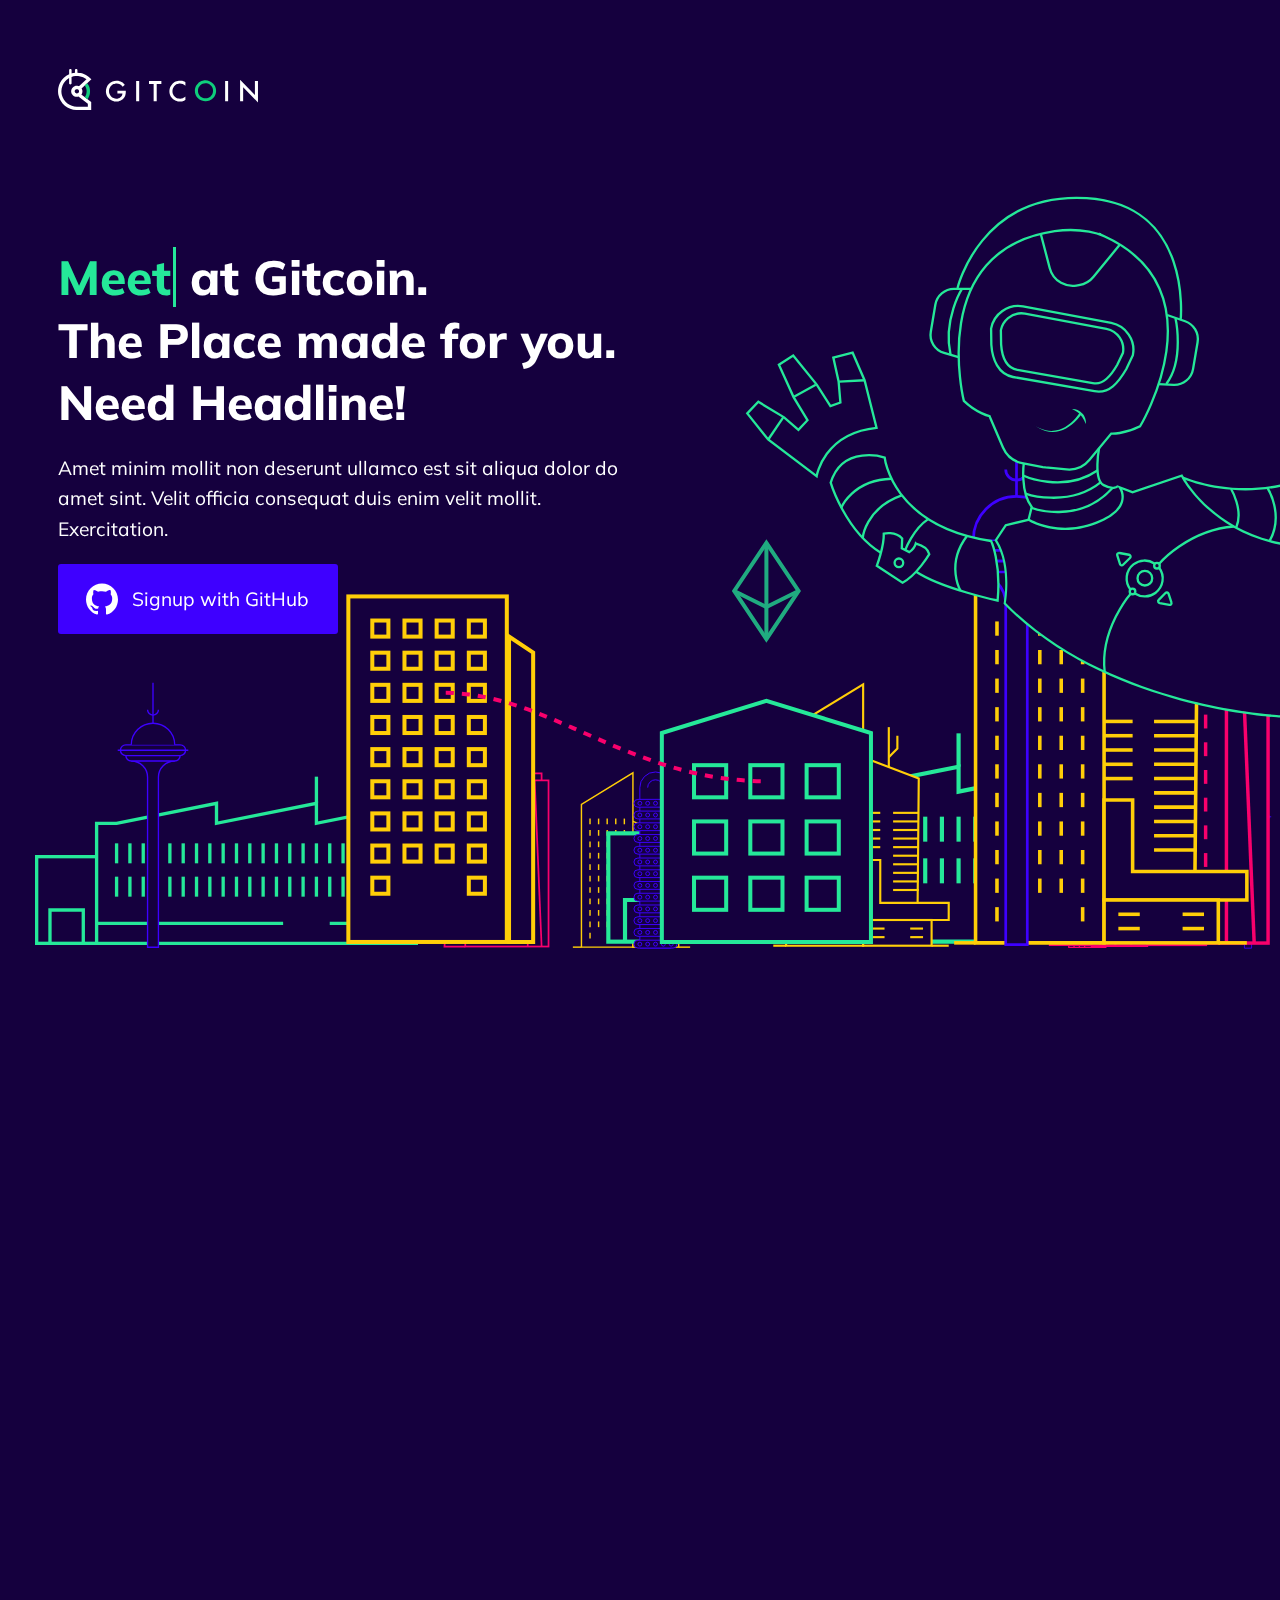
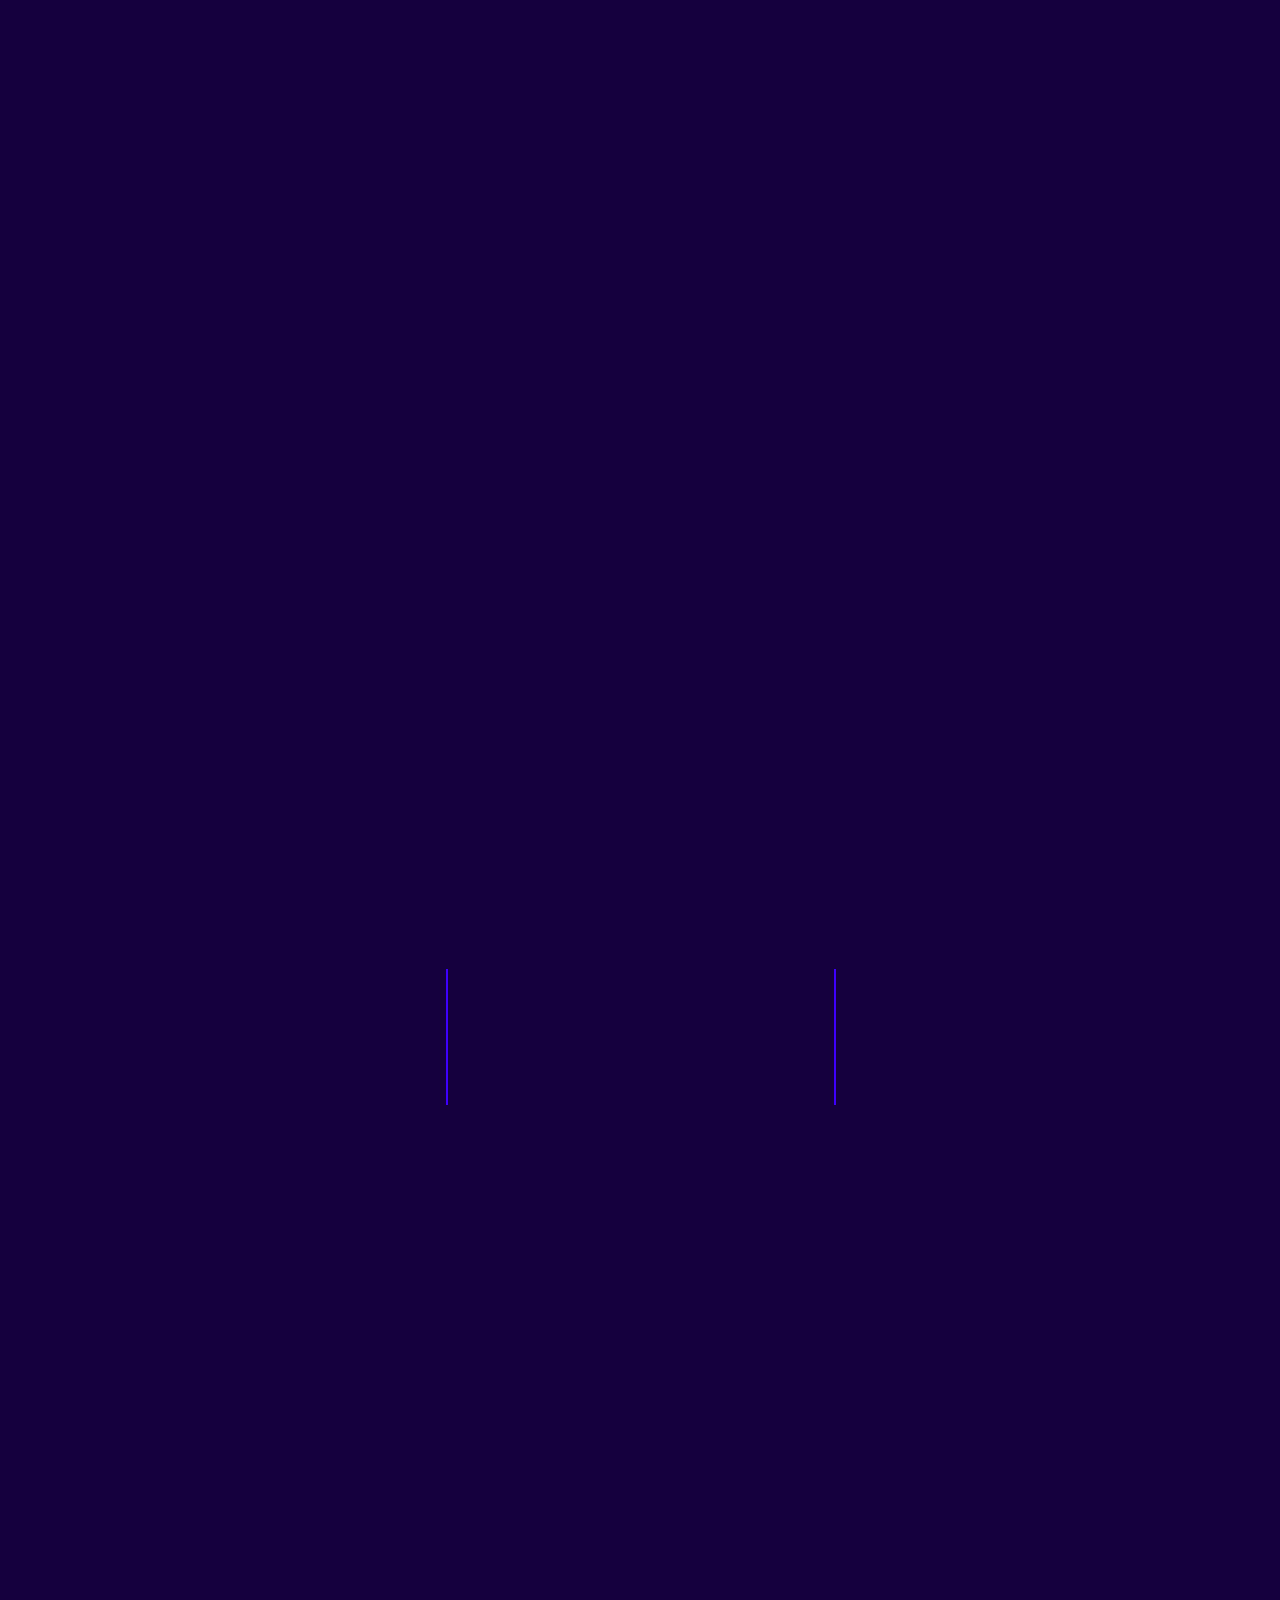
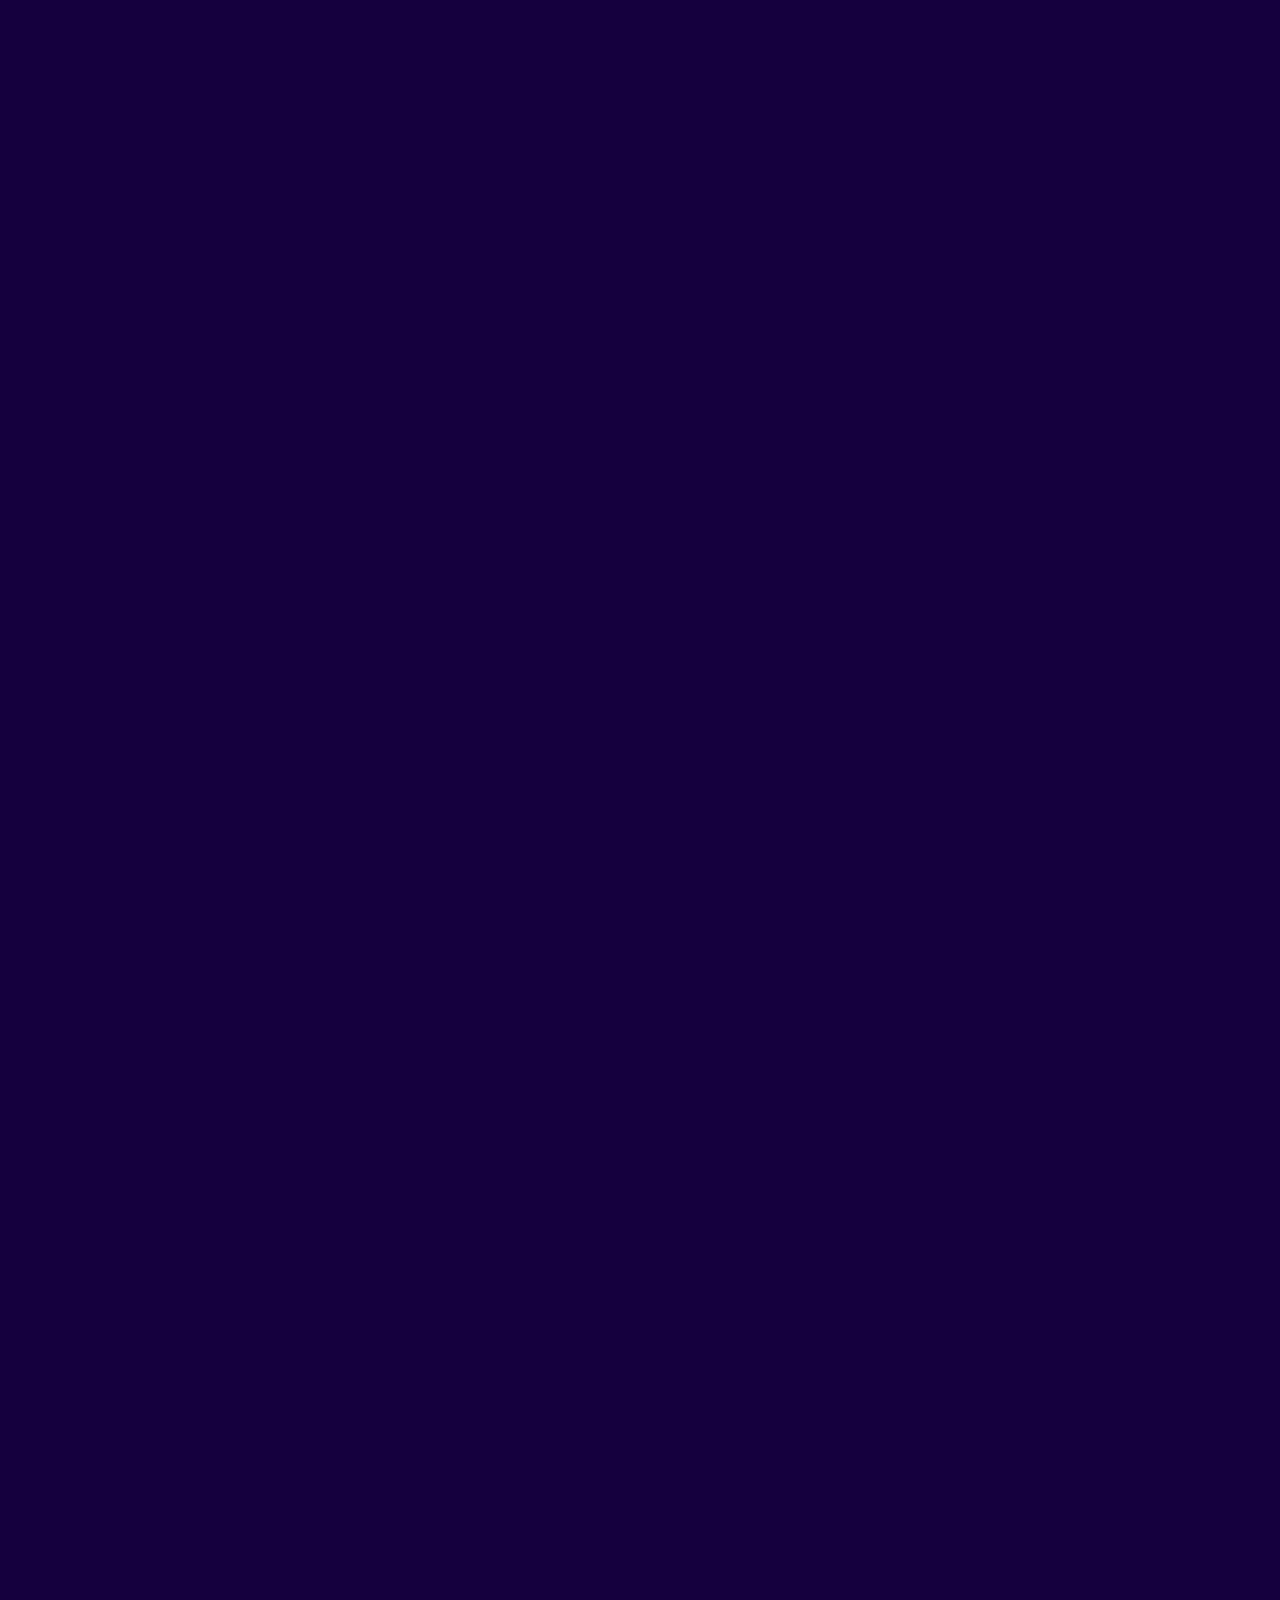
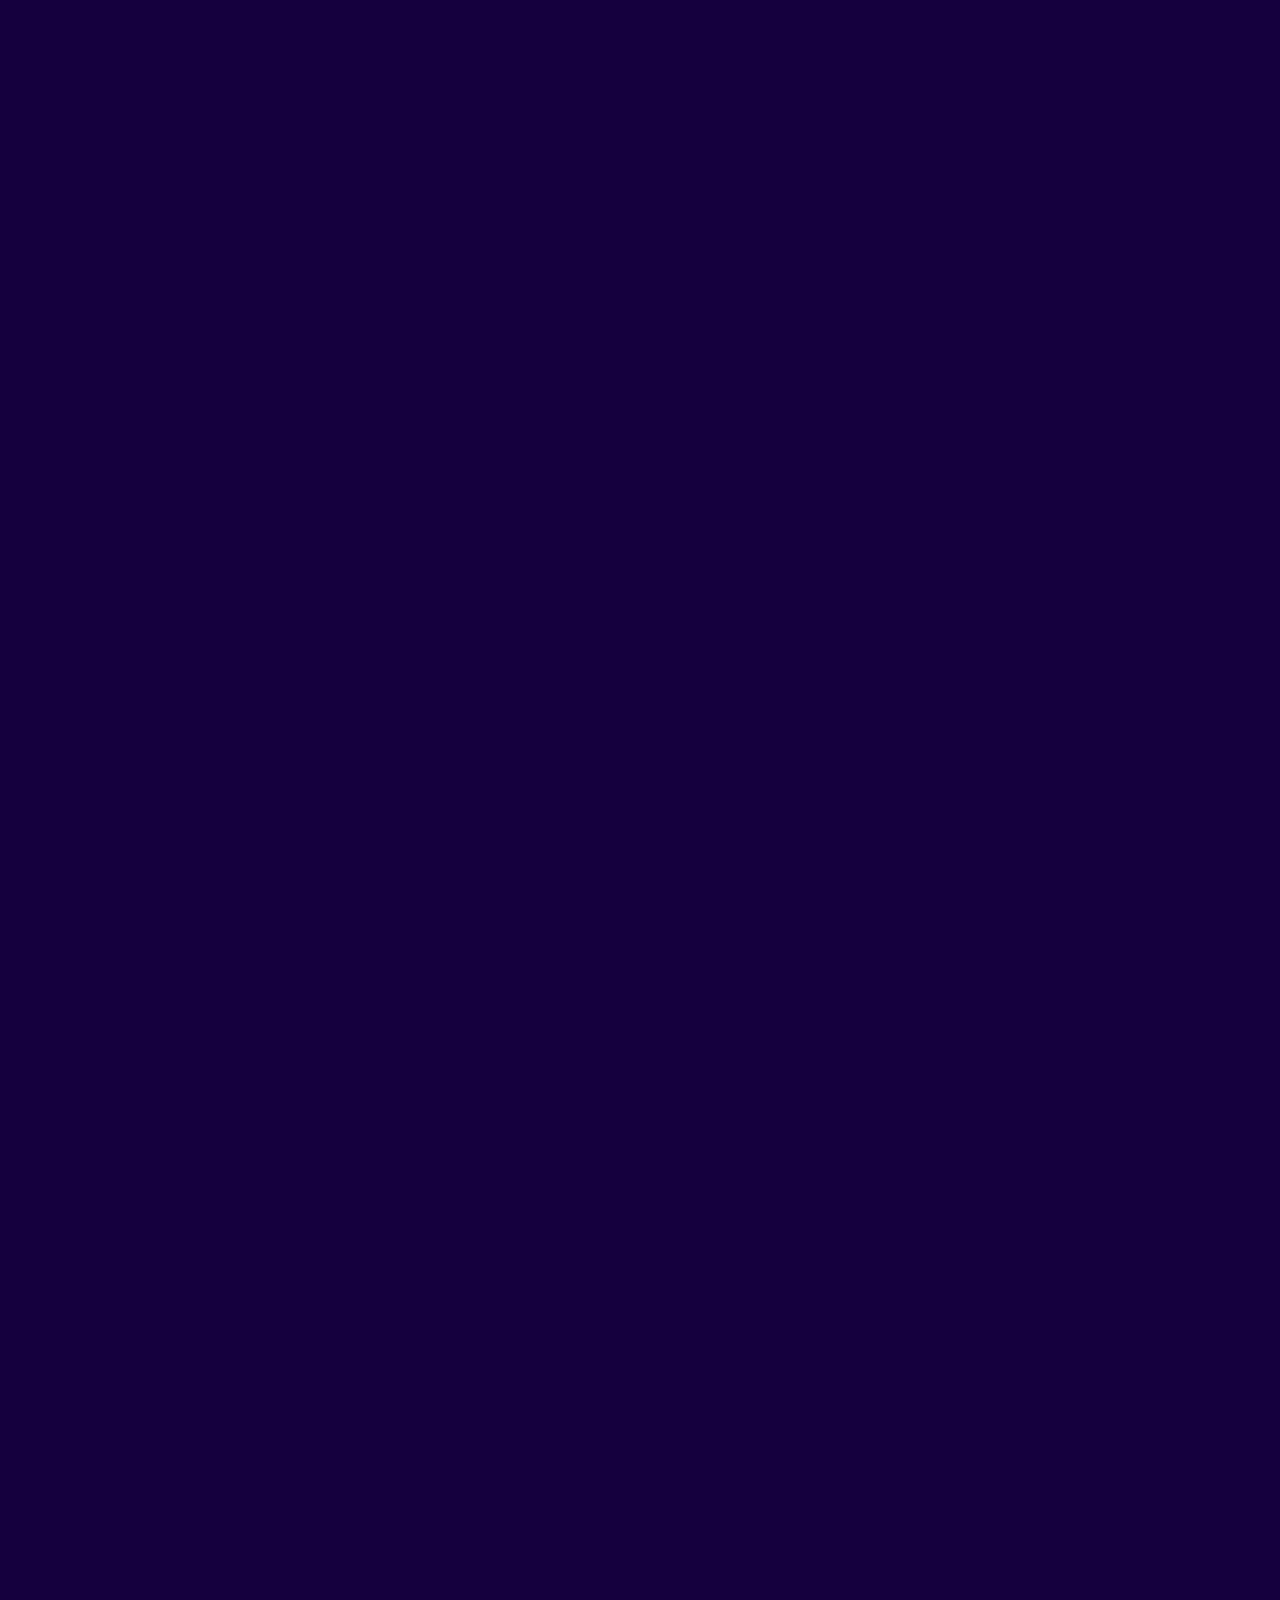
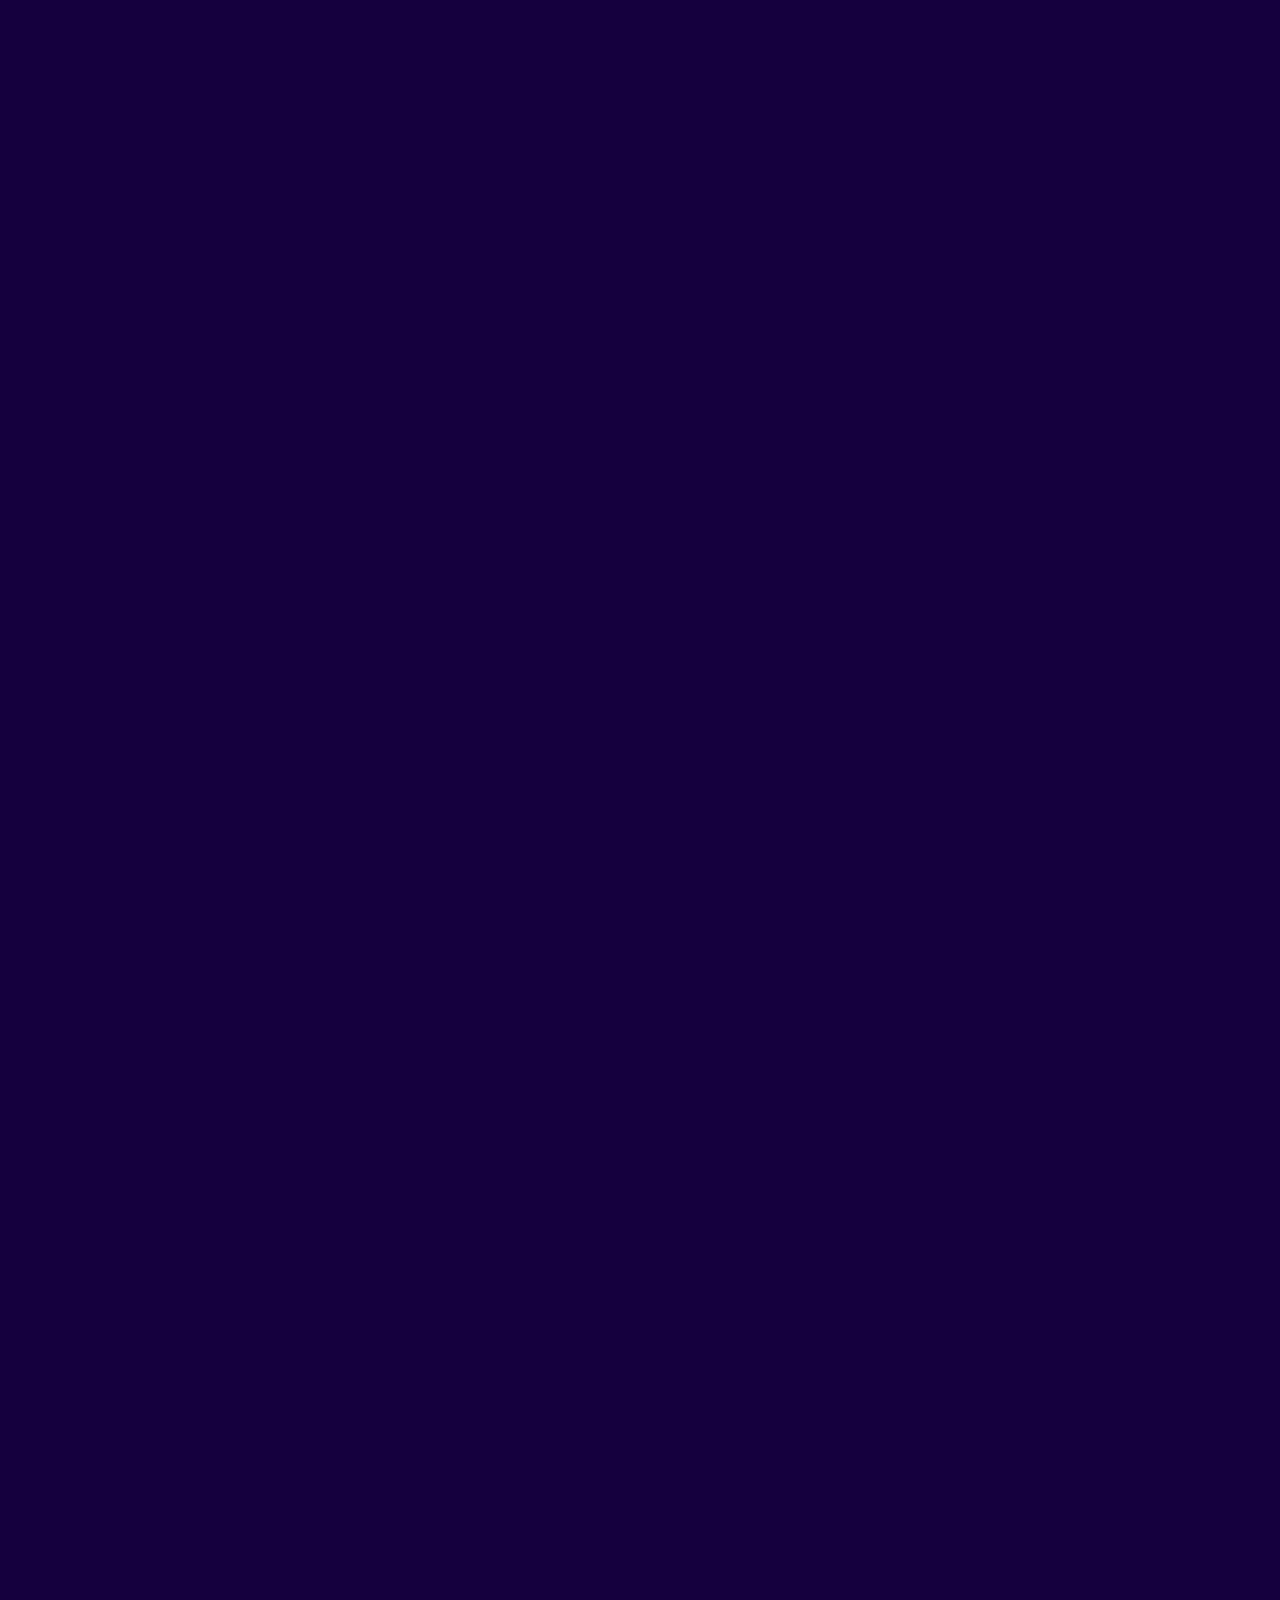
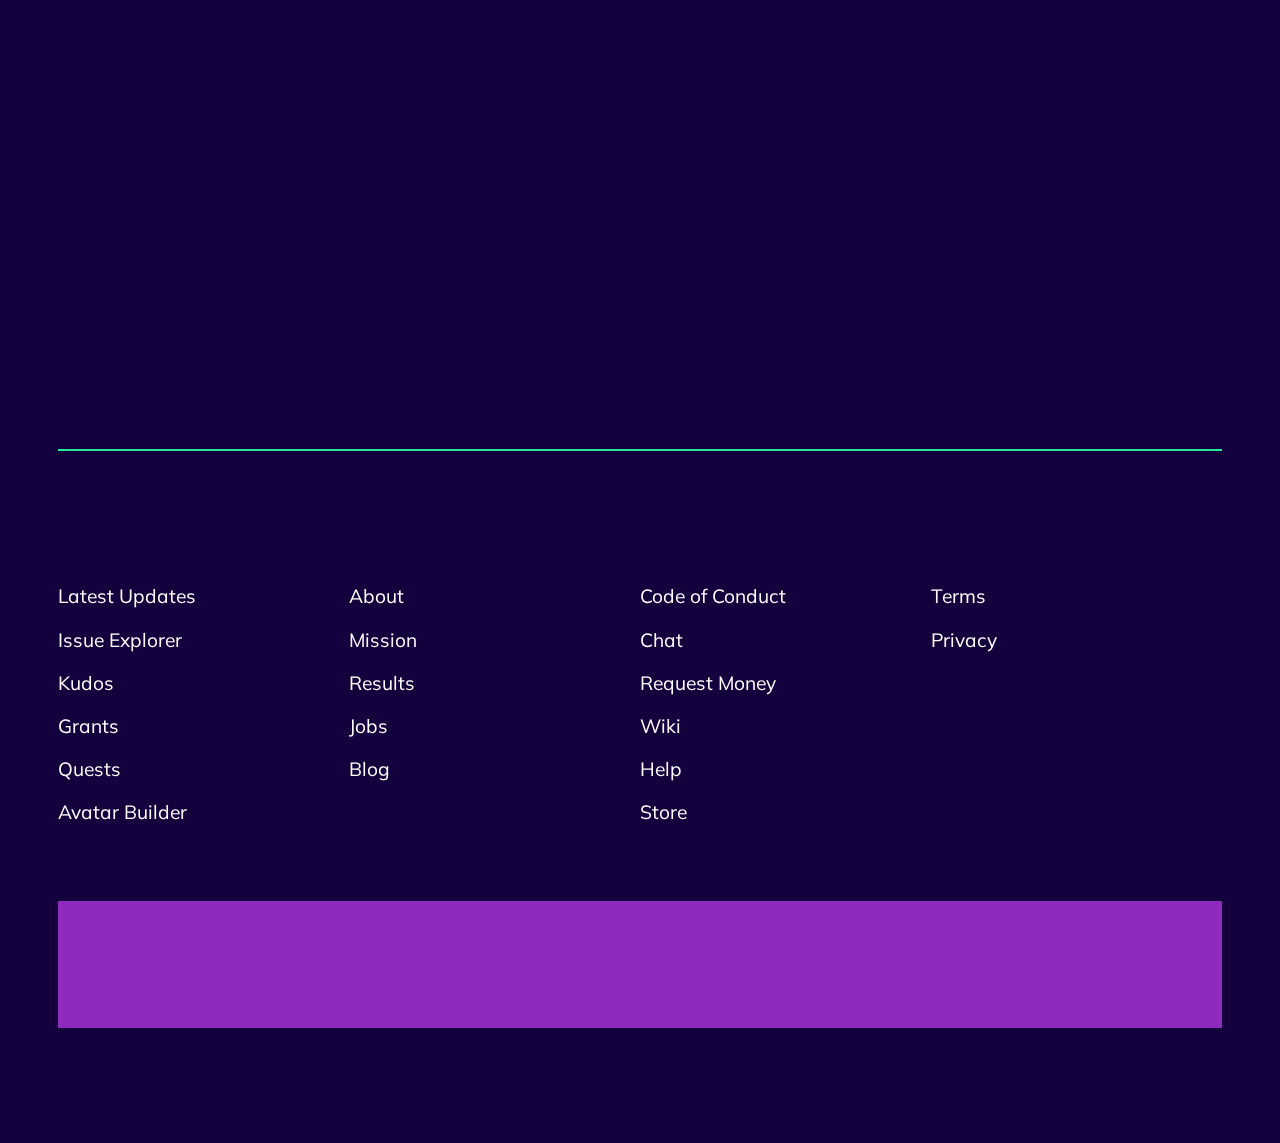
==== commit a4fb28b2: "update" ====
--- a/index.html
+++ b/index.html
@@ -37,7 +37,10 @@
 
 <!-- fixed signup button-->
 <div id="fixed-signup-button">
-	<a href="#"><button class="floating2">Signup with Gitcoin</button></a>
+	<a class="btn icon" href="#">
+		<img src="assets/github.svg">
+		<span>Signup with GitHub</span>
+	</a>
 </div>
 
 
@@ -93,9 +96,12 @@
 
 		<p>Amet minim mollit non deserunt ullamco est sit aliqua dolor do amet sint. Velit officia consequat duis enim velit mollit. Exercitation.</p>
 
-		<a href="#">
-			<button>Signup with GitHub</button>	
-		</a>		
+		<a class="btn icon" href="#">
+			<img src="assets/github.svg">
+			<span>Signup with GitHub</span>
+		</a>
+
+
 	</div>
 
 	<figure>
@@ -122,17 +128,13 @@
 		<div>
 			<h2 >Gitcoin for Developers</h2>
 			<p >Amet minim mollit non deserunt ullamco est sit aliqua dolor do amet sint. Velit officia consequat duis enim velit mollit. Exercitation.</p>
-			<a href="#">
-				<button >Learn more</button>
-			</a>
+			<a class="btn" href="#"><span>Learn More</span></a>
 		</div>
 
 		<div>
 			<h2 >Gitcoin for Founders</h2>
 			<p >Amet minim mollit non deserunt ullamco est sit aliqua dolor do amet sint. Velit officia consequat duis enim velit mollit. Exercitation.</p>
-			<a href="#">
-				<button >Learn more</button>
-			</a>
+			<a class="btn" href="#"><span>Learn More</span></a>
 		</div>
 	</div>
 	
@@ -211,7 +213,7 @@
 		<div>
 			<h2>Hackathons</h2>
 			<p>Amet minim mollit non deserunt ullamco est sit aliqua dolor do amet sint. Velit officia consequat duis enim velit mollit. Exercitation.</p>
-			<a href="#"><button>Learn More</button></a>
+			<a class="btn" href="#"><span>Learn More</span></a>
 		</div>
 		<figure>
 			<img loading="lazy" class="floating" src="assets/hackathons_animated.svg">
@@ -222,7 +224,7 @@
 		<div>
 			<h2>Grants</h2>
 			<p>Amet minim mollit non deserunt ullamco est sit aliqua dolor do amet sint. Velit officia consequat duis enim velit mollit. Exercitation.</p>
-			<a href="#"><button>Learn More</button></a>
+			<a class="btn" href="#"><span>Learn More</span></a>
 		</div>
 		<figure>
 			<img loading="lazy" class="floating2"  src="assets/grants_animated.svg">
@@ -233,7 +235,7 @@
 		<div>
 			<h2>Kernel</h2>
 			<p>Amet minim mollit non deserunt ullamco est sit aliqua dolor do amet sint. Velit officia consequat duis enim velit mollit. Exercitation.</p>
-			<a href="#"><button>Learn More</button></a>
+			<a class="btn" href="#"><span>Learn More</span></a>
 		</div>
 		<figure>
 			<img loading="lazy" class="floating"  src="assets/kernel_animated.svg">
@@ -244,7 +246,7 @@
 		<div>
 			<h2>Bounties</h2>
 			<p>Amet minim mollit non deserunt ullamco est sit aliqua dolor do amet sint. Velit officia consequat duis enim velit mollit. Exercitation.</p>
-			<a href="#"><button>Learn More</button></a>
+			<a class="btn" href="#"><span>Learn More</span></a>
 		</div>
 		<figure>
 			<img loading="lazy" class="floating2"  src="assets/bounties_animated.svg">
@@ -255,7 +257,7 @@
 		<div>
 			<h2>Quests</h2>
 			<p>Amet minim mollit non deserunt ullamco est sit aliqua dolor do amet sint. Velit officia consequat duis enim velit mollit. Exercitation.</p>
-			<a href="#"><button>Learn More</button></a>
+			<a class="btn" href="#"><span>Learn More</span></a>
 		</div>
 		<figure>
 			<img loading="lazy" class="floating"  src="assets/quests_animated.svg">
@@ -277,7 +279,7 @@
 		<div>
 			<h2>Townsquare</h2>
 			<p>Amet minim mollit non deserunt ullamco est sit aliqua dolor do amet sint. Velit officia consequat duis enim velit mollit. Exercitation.</p>
-			<a href="#"><button>Learn More</button></a>
+			<a class="btn" href="#"><span>Learn More</span></a>
 		</div>
 		<figure>
 			<img loading="lazy" class="floating2"  src="assets/townsquare_animated.svg">
@@ -288,7 +290,7 @@
 		<div>
 			<h2>Hire Devs</h2>
 			<p>Amet minim mollit non deserunt ullamco est sit aliqua dolor do amet sint. Velit officia consequat duis enim velit mollit. Exercitation.</p>
-			<a href="#"><button>Learn More</button></a>
+			<a class="btn" href="#"><span>Learn More</span></a>
 		</div>
 		<figure>
 			<img loading="lazy" class="floating"  src="assets/devs_animated.svg">
@@ -311,27 +313,38 @@
 	<div class="grid">
 
 		<figure>
+
 			<img loading="lazy" src="assets/twitter.png">
+			<svg class="twitter-icon"><use xlink:href="assets/fusion/fusion-interface.svg#twitter"></use></svg>
+
 			<figcaption><a href="#">@peter</a> r woirw roiwriow riwer worwoeir jweoirweior weorwor jworjwior weoirweorworweo rworwo riow rwoirweoirjwoir w oi rjwoireoiwrjiow</figcaption>
 		</figure>
 
 		<figure>
 			<img loading="lazy" src="assets/twitter.png">
+			<svg class="twitter-icon"><use xlink:href="assets/fusion/fusion-interface.svg#twitter"></use></svg>
+
 			<figcaption><a href="#">@maxmuster</a> Remove the guesswork from website improvement. Try <a href="#">@hotjar</a> for free</figcaption>
 		</figure>
 
 		<figure>
 			<img loading="lazy" src="assets/twitter.png">
+			<svg class="twitter-icon"><use xlink:href="assets/fusion/fusion-interface.svg#twitter"></use></svg>
+
 			<figcaption><a href="#">@satoshi</a> Qualität, Sicherheit und Innovation: Seit über 30 Jahren setzt die Dynabook Europe GmbH mit mobilen (Edge) Computing Lösungen neue Maßstäbe im ITK-Markt.</figcaption>
 		</figure>
 
 		<figure>
 			<img loading="lazy" src="assets/twitter.png">
+			<svg class="twitter-icon"><use xlink:href="assets/fusion/fusion-interface.svg#twitter"></use></svg>
+
 			<figcaption><a href="#">@vitalik</a> For what? Denkendes Gesicht Gitcoin is co-creating APOLLO with <a href="#">@protocollabs</a> to support the <a href="#">@Filecoin</a> mainnet launch!</figcaption>
 		</figure>
 
 		<figure>
 			<img loading="lazy" src="assets/twitter.png">
+			<svg class="twitter-icon"><use xlink:href="assets/fusion/fusion-interface.svg#twitter"></use></svg>
+
 			<figcaption><a href="#">@schumanncombo</a> Together with the Alpha Release of our brand new protocol, we kicked off a new part of our community incentives program, this time together with <a href="#">@gitcoin</a>. We have started incentivizing new developers and will follow up with more actions</figcaption>
 		</figure>
 
--- a/css/app.css
+++ b/css/app.css
@@ -23,6 +23,7 @@
   --darkcosmicteal: #0FCE7C;
   --stardustyellow: #FFCE08;
   --polarisblue: #3E00FF;
+  --polarisblue_dark: #3300CC;
   --vinuspurple: #8E2ABE;
   --regulusred: #F9006C;
   --milkywayblue: #15003E;
@@ -107,27 +108,37 @@
   left: 3em;
 }
 #logo img {
-  width: 150px;
-}
-
-button {
-  margin: 0;
+  width: 200px;
+}
+
+a.btn {
+  display: inline-grid;
+  grid-template-columns: auto;
+  grid-gap: 0.7em;
   padding: 1em 1.5em;
-  border: 0;
-  outline: 0;
-  font-size: 100%;
-  color: var(--starwhite);
-  background-color: var(--vinuspurple);
+  border-radius: 3px;
   cursor: pointer;
   transition: all 500ms ease;
   margin-bottom: 1rem;
-}
-button:hover {
+  color: var(--starwhite);
   background-color: var(--polarisblue);
-}
-
-a button {
   text-decoration: none;
+}
+a.btn:hover {
+  background-color: var(--polarisblue_dark);
+}
+a.btn span {
+  margin: auto;
+  text-decoration: none;
+}
+
+a.btn.icon {
+  grid-template-columns: auto auto;
+}
+a.btn.icon img {
+  width: 32px;
+  height: 32px;
+  margin: auto;
 }
 
 section.grid {
@@ -304,7 +315,7 @@
 }
 #fixed-signup-button {
   position: fixed;
-  bottom: 2em;
+  top: 2em;
   right: -100vh;
   z-index: 10000;
   transition: all 1s ease;
@@ -314,7 +325,7 @@
   background-color: var(--polarisblue);
 }
 #fixed-signup-button button:hover {
-  background-color: var(--vinuspurple);
+  background-color: var(--polarisblue_dark);
 }
 #fixed-signup-button.show {
   right: 2em;
@@ -814,6 +825,11 @@
   max-width: 600px;
 }
 
+@media (max-width: 688px) {
+  section#whatisgitcoin div.grid {
+    grid-template-columns: 1fr;
+  }
+}
 section#trust {
   margin: 0em 3em;
   margin-top: 12em;
@@ -903,6 +919,15 @@
   grid-template-columns: repeat(3, 1fr);
   grid-row-gap: 4em;
   grid-column-gap: 2em;
+}
+section#twitter svg.twitter-icon {
+  position: absolute;
+  top: 1rem;
+  right: 1rem;
+  width: 46px;
+  height: 46px;
+  fill: var(--polarisblue);
+  stroke: none;
 }
 section#twitter figure {
   border: 2px solid var(--polarisblue);
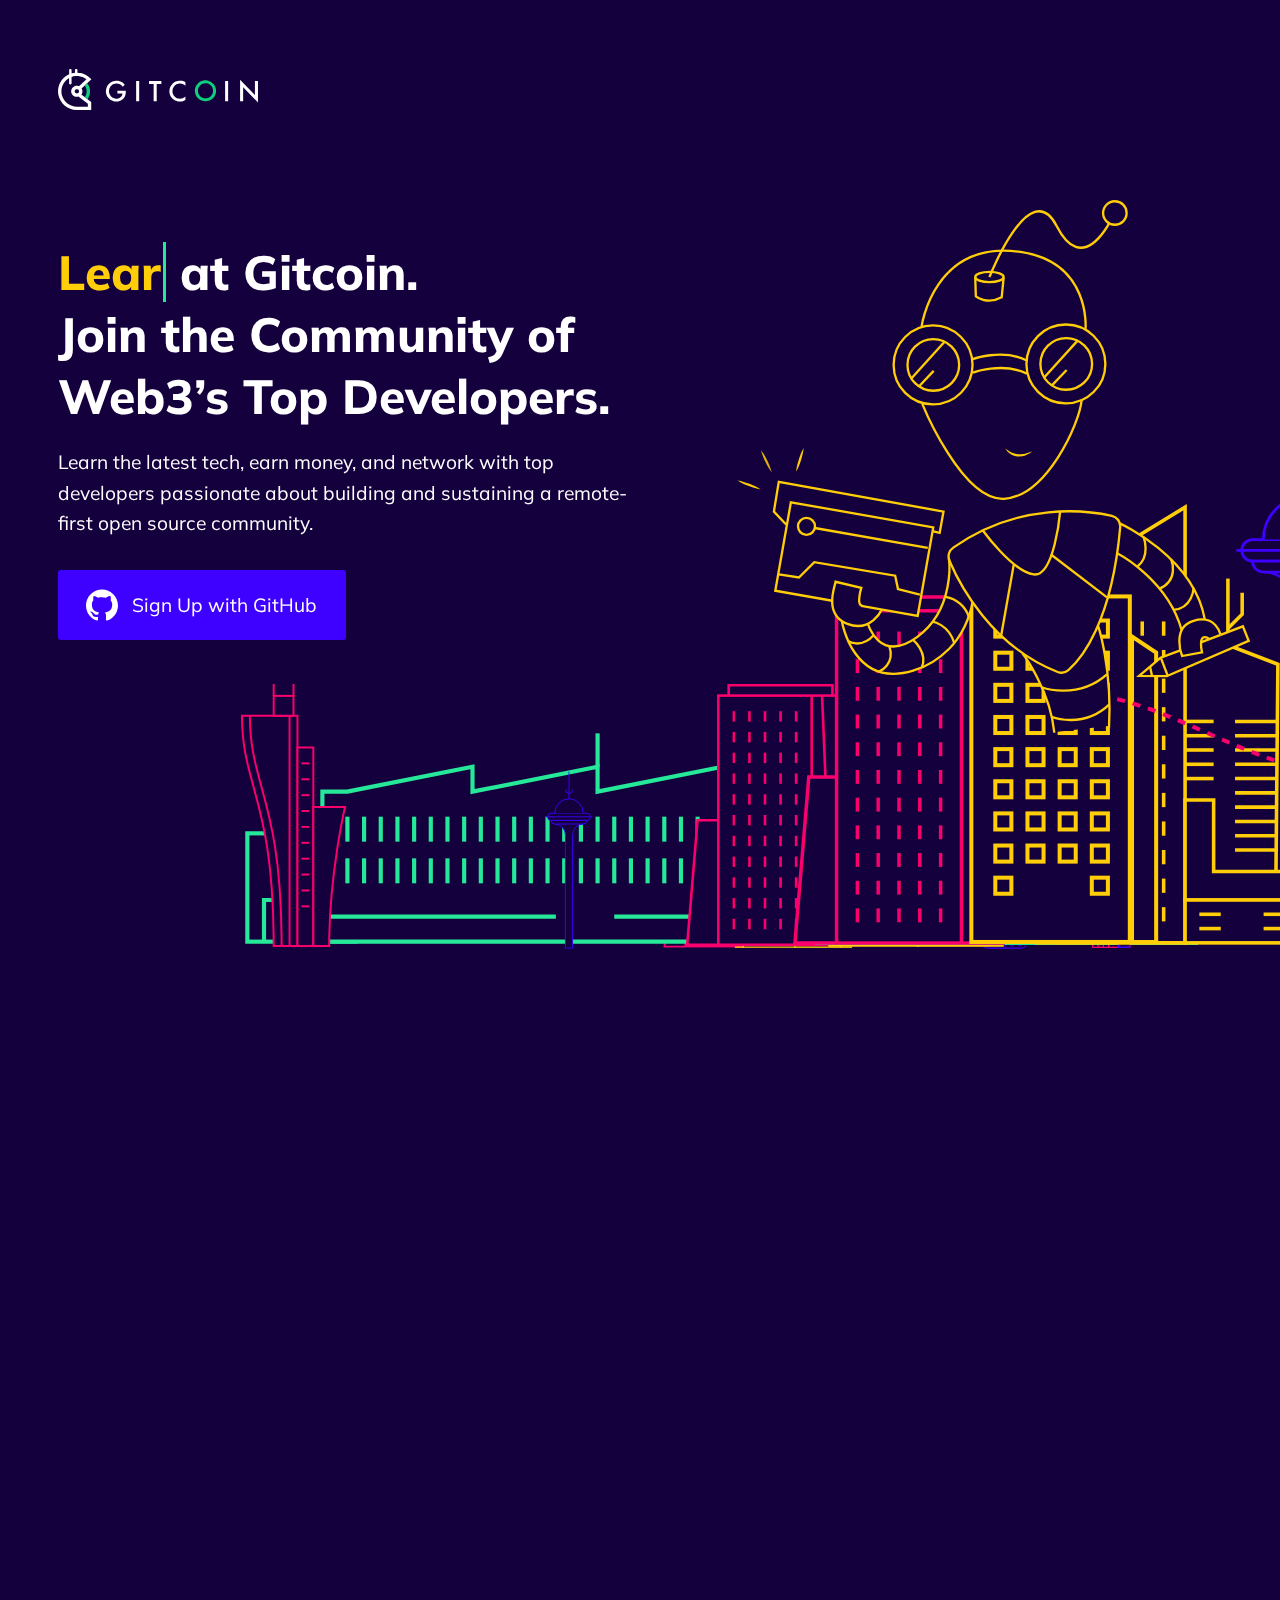
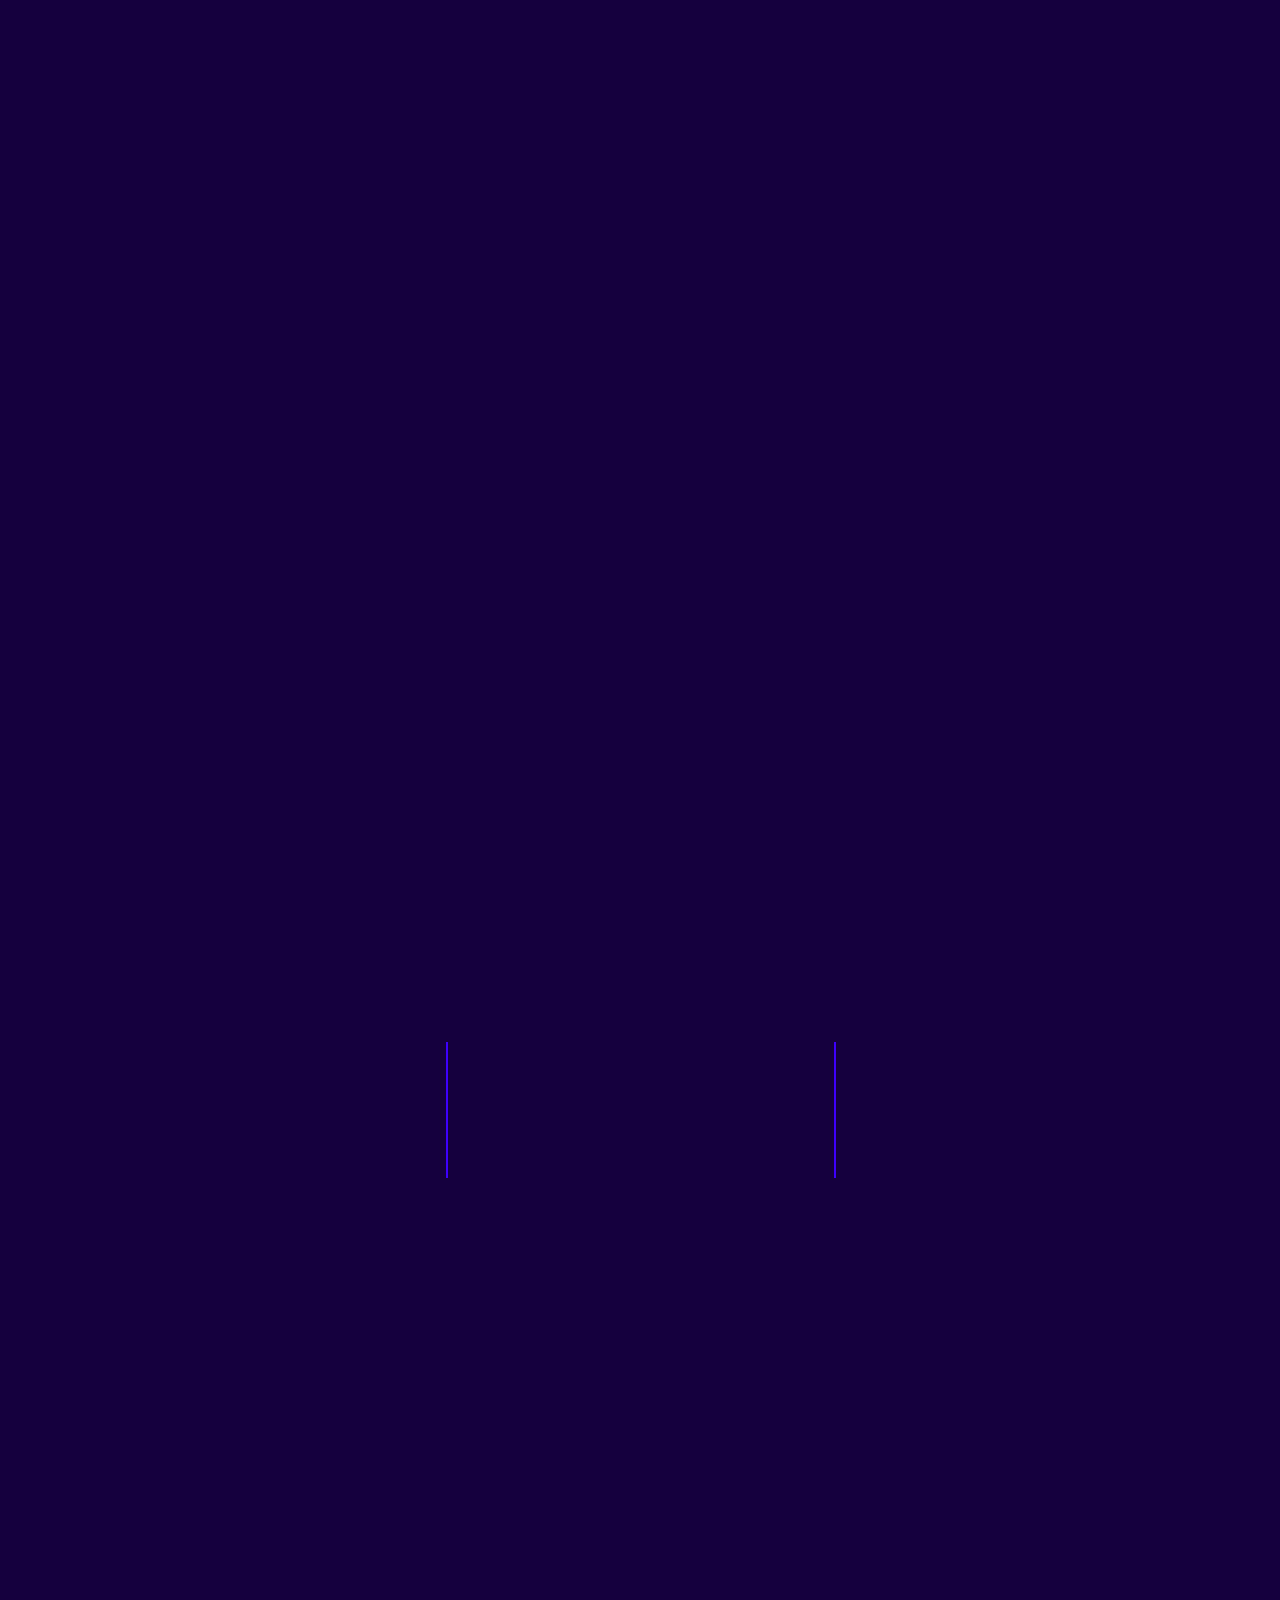
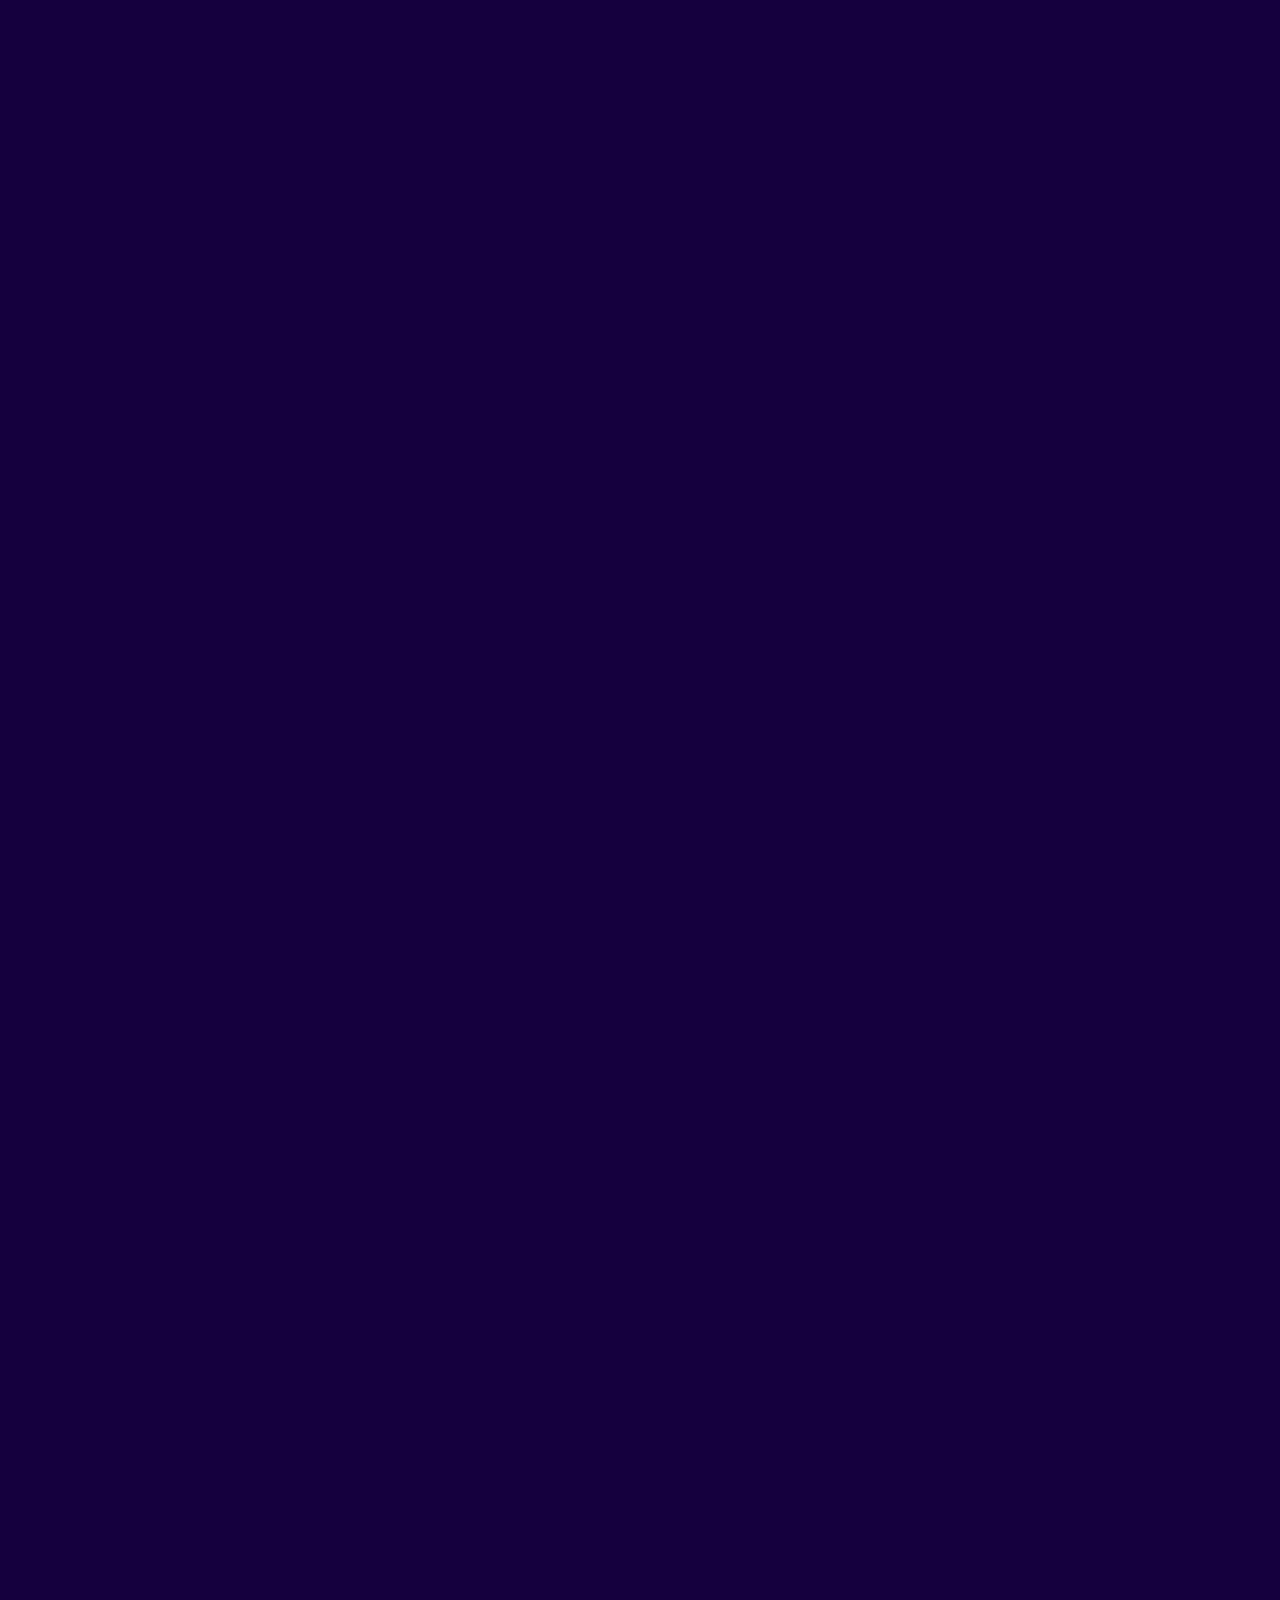
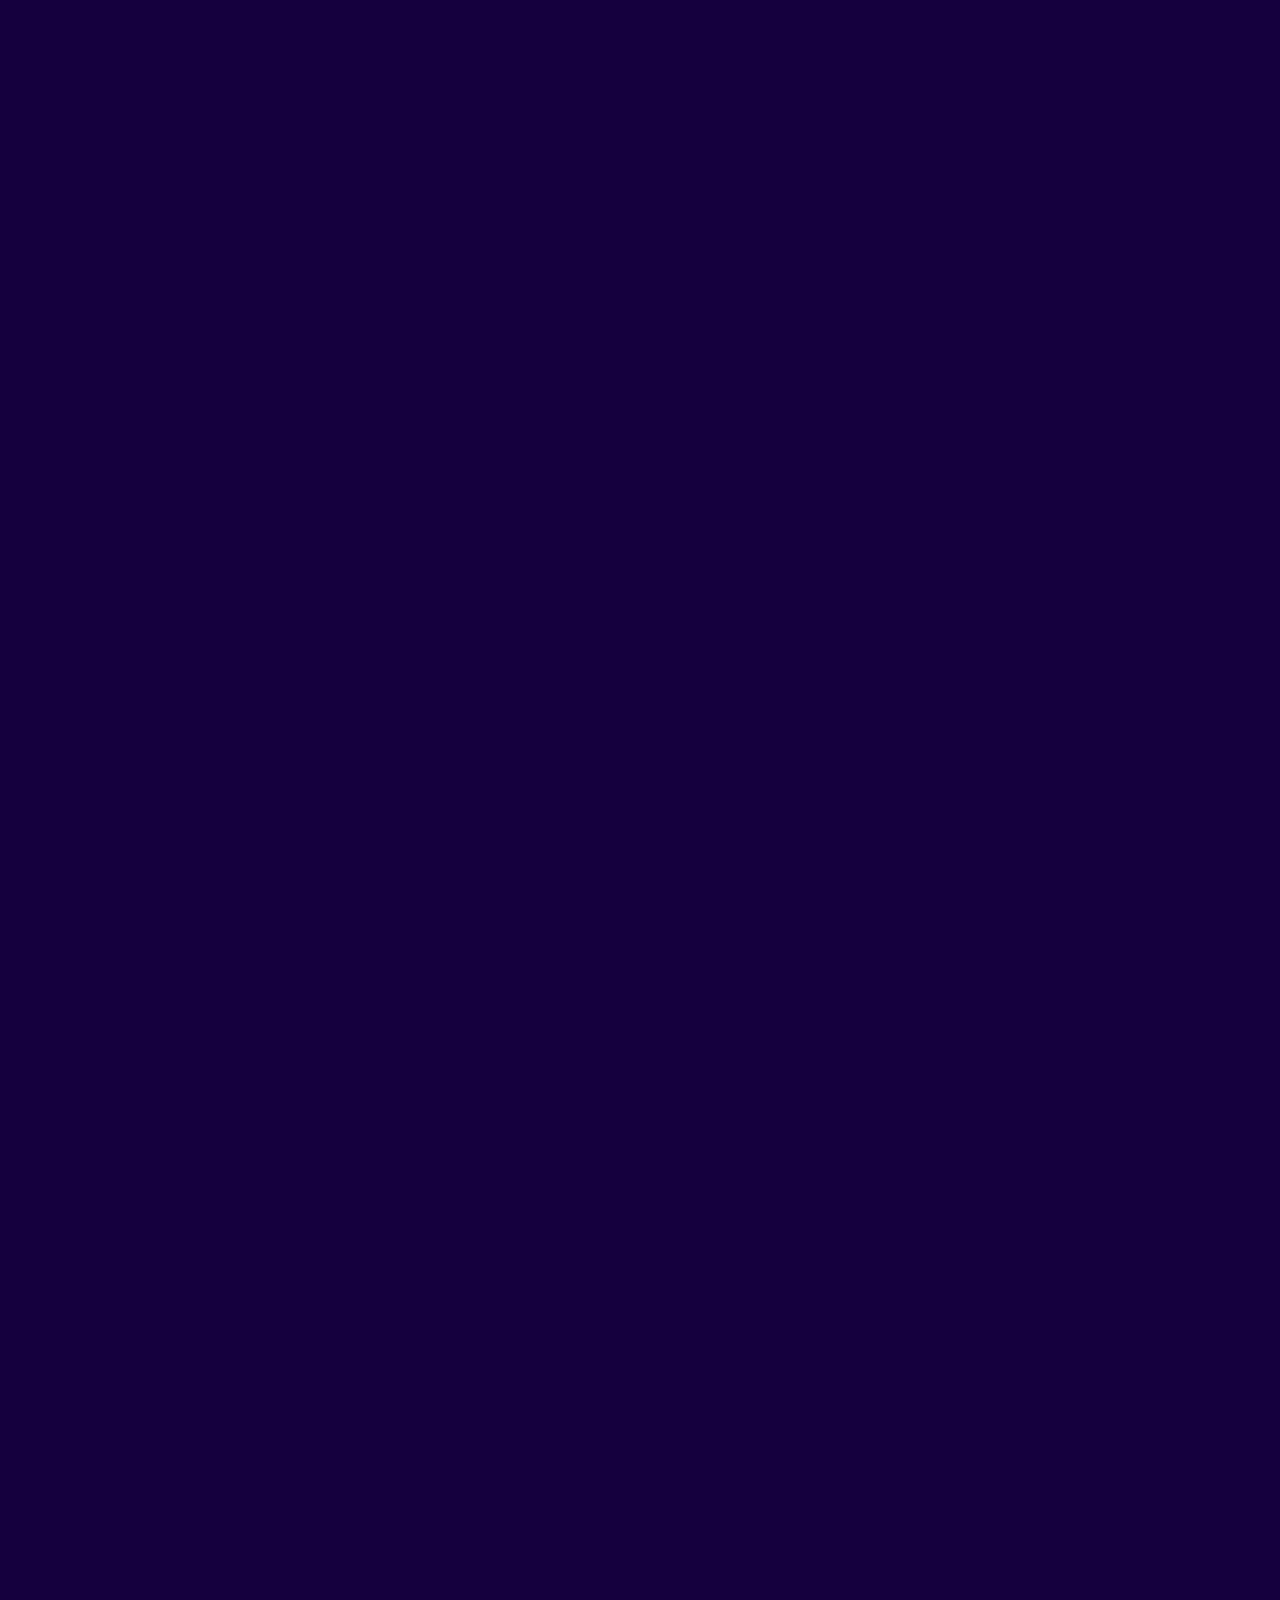
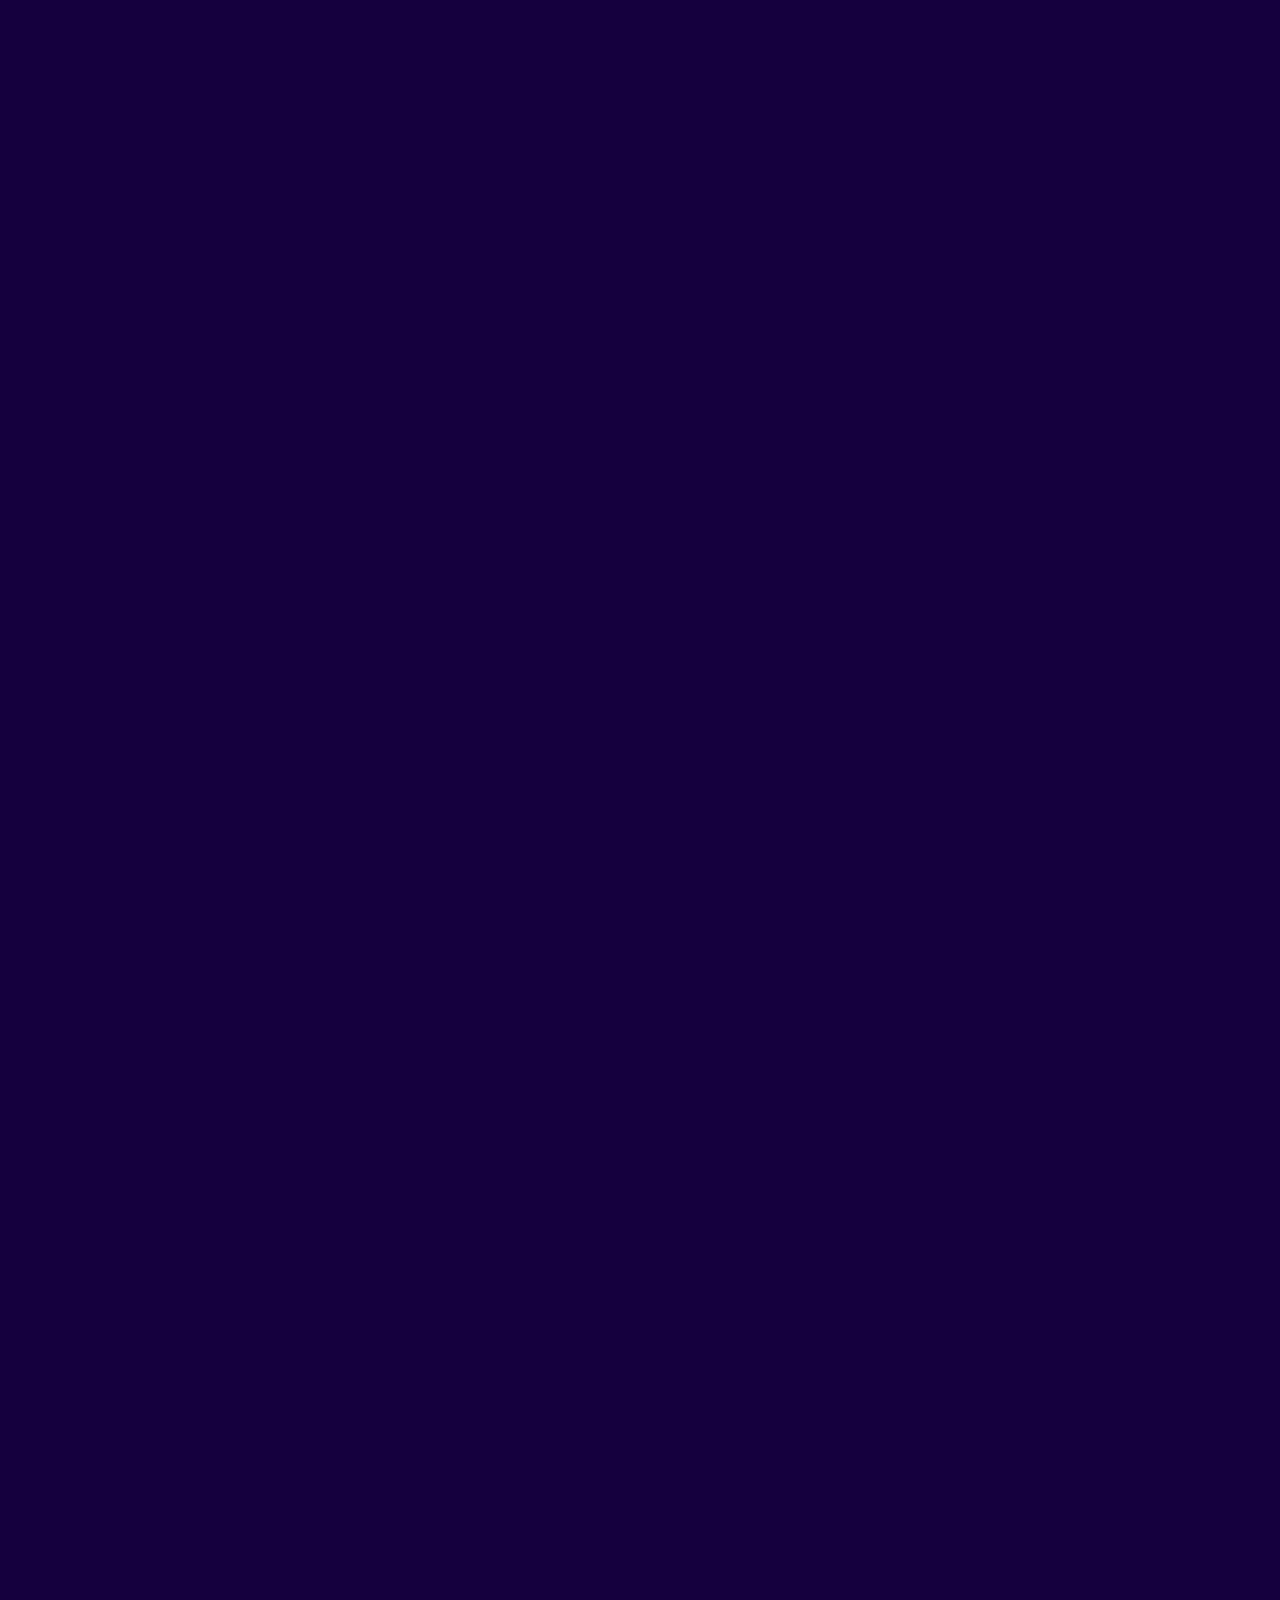
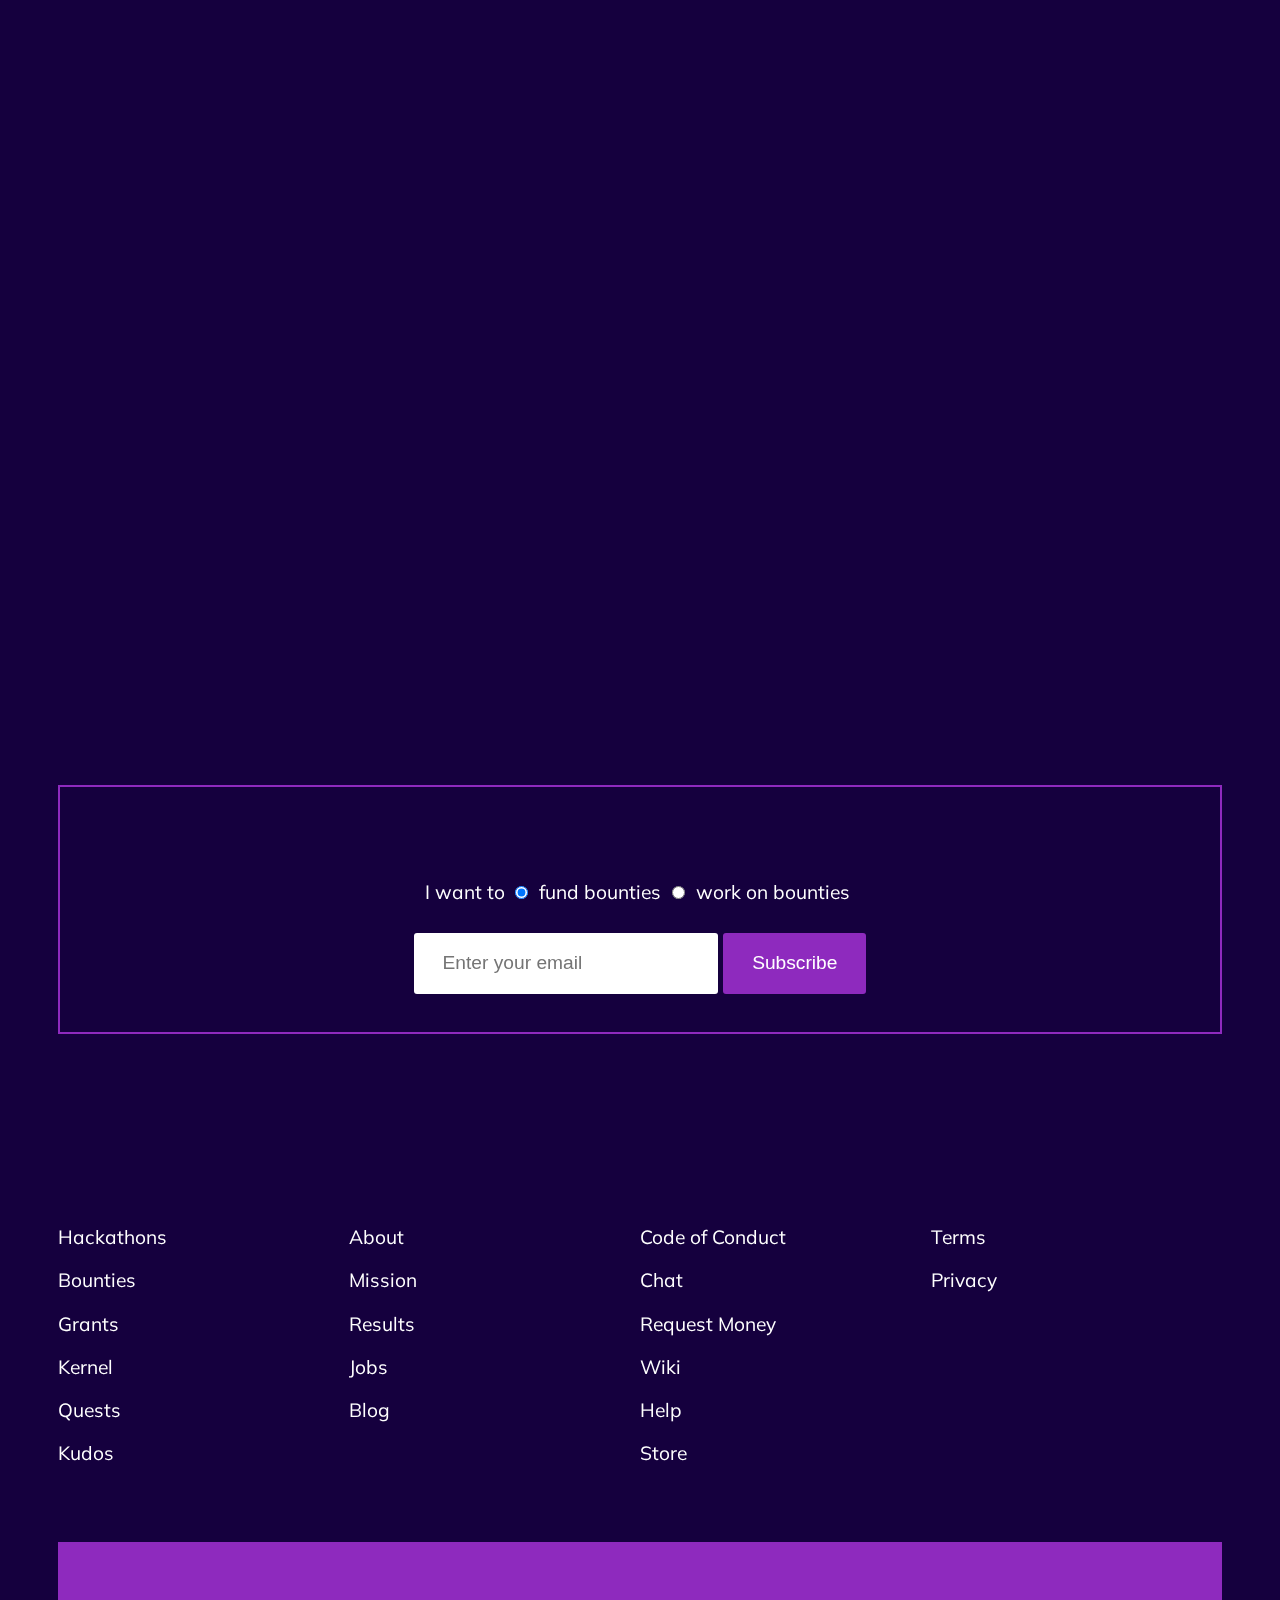
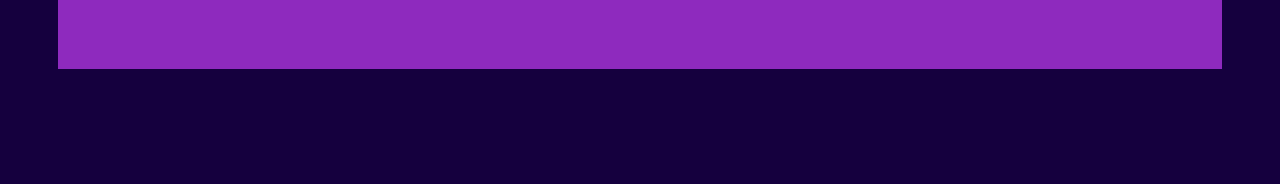
==== commit e1da15be: "update" ====
--- a/index.html
+++ b/index.html
@@ -18,6 +18,9 @@
 	<script src="js/sal.js"></script>
 	<script src="js/animations.js"></script>
 
+	<link rel="apple-touch-icon" sizes="180x180" href="/assets/apple-touch-icon.png">
+	<link rel="icon" type="image/png" sizes="32x32" href="/assets/favicon-32x32.png">
+	<link rel="icon" type="image/png" sizes="16x16" href="/assets/favicon-16x16.png">
 
 </head>
 
@@ -28,7 +31,7 @@
 <!-- fixed logo-->
 <div id="logo" >
 	<a href="#">
-		<img src="assets/logo_animated.svg" alt="" >
+		<img src="assets/logo_animated.svg" alt="logo" >
 	</a>
 </div>
 
@@ -46,7 +49,7 @@
 
 
 
-<!-- section town. -->
+<!-- section town. animated background -->
 
 <section id="town">
 
@@ -72,6 +75,9 @@
 </section>
 
 
+
+
+
 <!-- section intro : this is the welcome area.-->
 
 <section id="intro">
@@ -85,40 +91,46 @@
 			<span
 			class="txt-rotate"
      		data-period="1500"
-     		data-rotate='[ "Meet", "Learn", "Earn", "Network"]'
+     		data-rotate='[ "Learn", "Earn", "Network", "Build"]'
      		>
      		</span>
 
-		at Gitcoin.<br/>
-		The Place made for you. Need Headline!
+			at Gitcoin.<br/>
+			Join the Community of Web3’s Top Developers.
 
 		</h1>
 
-		<p>Amet minim mollit non deserunt ullamco est sit aliqua dolor do amet sint. Velit officia consequat duis enim velit mollit. Exercitation.</p>
+
+		<p>Learn the latest tech, earn money, and network with top developers passionate about building and sustaining a remote-first open source community.</p>
 
 		<a class="btn icon" href="#">
 			<img src="assets/github.svg">
-			<span>Signup with GitHub</span>
+			<span>Sign Up with GitHub</span>
 		</a>
 
 
 	</div>
 
 	<figure>
-		<img id="introMeet" class="floating" src="assets/introMeet_animation.svg">
-		<img id="introLearn" class="floating hidden" src="assets/introLearn_animation.svg">
+		<img id="introLearn" class="floating" src="assets/introLearn_animation.svg">
 		<img id="introEarn" class="floating hidden" src="assets/introEarn_animation.svg">
 		<img id="introNetwork" class="floating hidden" src="assets/introNetwork_animation.svg">
+		<img id="introBuild" class="floating hidden" src="assets/introBuild_animation.svg">	
 	</figure>
 
 </section>
 
 
 
+
+
+
+
 <!-- what is gitcoin -->
 
 <section id="whatisgitcoin">
-	<h1 >What is Gitcoin ?</h1>
+
+	<h1>What is Gitcoin?</h1>
 	
 	<figure >
 		<img loading="lazy" class="floating2" src="assets/whatisgitcoin_animated.svg">
@@ -126,15 +138,15 @@
 
 	<div class="grid">
 		<div>
-			<h2 >Gitcoin for Developers</h2>
-			<p >Amet minim mollit non deserunt ullamco est sit aliqua dolor do amet sint. Velit officia consequat duis enim velit mollit. Exercitation.</p>
+			<h2>Gitcoin for Developers</h2>
+			<p>Explore all that Gitcoin has to offer. Build exciting projects via hackathons or bounties while earning crypto. Find mentorship by connecting with talented developers and leaders of top Web3 companies.</p>
 			<a class="btn" href="#"><span>Learn More</span></a>
 		</div>
 
 		<div>
-			<h2 >Gitcoin for Founders</h2>
-			<p >Amet minim mollit non deserunt ullamco est sit aliqua dolor do amet sint. Velit officia consequat duis enim velit mollit. Exercitation.</p>
-			<a class="btn" href="#"><span>Learn More</span></a>
+			<h2>Gitcoin for Funders</h2>
+			<p>Leverage passionate developers to build a community amongst top Web3 developers. Source ideas through hackathons, hire freelancers through bounties, collaborate real-time on longer term projects and build your Web3 tribe all on Gitcoin.</p>
+			<a class="btn" href="https://gitcoin.co/tribes"><span>Learn More</span></a>
 		</div>
 	</div>
 	
@@ -142,11 +154,15 @@
 
 
 
+
+
+
+
 <!-- section trust -->
 
 <section id="trust">
 
-	<h1>Write a sentence about why you can trust gitcoin!</h1>
+	<h1>Gitcoin is Trusted by Top Web3 Brands</h1>
 
 	<div class="grid">
 
@@ -167,8 +183,6 @@
 
 	</div>
 
-	
-
 </section>
 
 
@@ -181,8 +195,6 @@
 <!-- partner logos -->
 
 <section id="partners">
-
-	<h2>Trusted by</h2>
 
 	<div class="grid">
 		<figure><img loading="lazy" src="assets/partners/arweave.svg"></figure>
@@ -192,6 +204,7 @@
 		<figure><img loading="lazy" src="assets/partners/protocollabs.svg"></figure>
 		<figure><img loading="lazy" src="assets/partners/sia.svg"></figure>
 	</div>	
+
 </section>
 
 
@@ -201,8 +214,6 @@
 
 
 
-
-
 <!-- developers -->
 
 <section class="grid">
@@ -212,8 +223,8 @@
 	<div class="grid">
 		<div>
 			<h2>Hackathons</h2>
-			<p>Amet minim mollit non deserunt ullamco est sit aliqua dolor do amet sint. Velit officia consequat duis enim velit mollit. Exercitation.</p>
-			<a class="btn" href="#"><span>Learn More</span></a>
+			<p>Build cutting edge projects alongside talented Web3 developers while learning the latest technologies from leading blockchain companies.</p>
+			<a class="btn" href="https://gitcoin.co/hackathon-list/"><span>Learn More</span></a>
 		</div>
 		<figure>
 			<img loading="lazy" class="floating" src="assets/hackathons_animated.svg">
@@ -223,8 +234,8 @@
 	<div class="grid reverse">
 		<div>
 			<h2>Grants</h2>
-			<p>Amet minim mollit non deserunt ullamco est sit aliqua dolor do amet sint. Velit officia consequat duis enim velit mollit. Exercitation.</p>
-			<a class="btn" href="#"><span>Learn More</span></a>
+			<p>Get funding for open sourced projects (Over $3mm in funding delivered so far).</p>
+			<a class="btn" href="https://gitcoin.co/grants/"><span>Learn More</span></a>
 		</div>
 		<figure>
 			<img loading="lazy" class="floating2"  src="assets/grants_animated.svg">
@@ -233,9 +244,9 @@
 
 	<div class="grid">
 		<div>
-			<h2>Kernel</h2>
-			<p>Amet minim mollit non deserunt ullamco est sit aliqua dolor do amet sint. Velit officia consequat duis enim velit mollit. Exercitation.</p>
-			<a class="btn" href="#"><span>Learn More</span></a>
+			<h2>KERNEL</h2>
+			<p>An exciting 8 week fellowship program for experienced entrepreneurs, top hackers, and elite Gitcoin builders in the early stages of building or joining Web 3 companies.</p>
+			<a class="btn" href="http://kernel.community/"><span>Learn More</span></a>
 		</div>
 		<figure>
 			<img loading="lazy" class="floating"  src="assets/kernel_animated.svg">
@@ -245,8 +256,8 @@
 	<div class="grid reverse">
 		<div>
 			<h2>Bounties</h2>
-			<p>Amet minim mollit non deserunt ullamco est sit aliqua dolor do amet sint. Velit officia consequat duis enim velit mollit. Exercitation.</p>
-			<a class="btn" href="#"><span>Learn More</span></a>
+			<p>Earn crypto working directly with top Web3 companies working on short or long term development projects.</p>
+			<!--<a class="btn" href="#"><span>Learn More</span></a>-->
 		</div>
 		<figure>
 			<img loading="lazy" class="floating2"  src="assets/bounties_animated.svg">
@@ -256,8 +267,8 @@
 	<div class="grid">
 		<div>
 			<h2>Quests</h2>
-			<p>Amet minim mollit non deserunt ullamco est sit aliqua dolor do amet sint. Velit officia consequat duis enim velit mollit. Exercitation.</p>
-			<a class="btn" href="#"><span>Learn More</span></a>
+			<p>Earn rewards and learn about the Web3 ecosystem through fun challenges.</p>
+			<!--<a class="btn" href="#"><span>Learn More</span></a>-->
 		</div>
 		<figure>
 			<img loading="lazy" class="floating"  src="assets/quests_animated.svg">
@@ -269,6 +280,8 @@
 
 
 
+
+
 <!-- network -->
 
 <section class="grid">
@@ -277,9 +290,9 @@
 
 	<div class="grid">
 		<div>
-			<h2>Townsquare</h2>
-			<p>Amet minim mollit non deserunt ullamco est sit aliqua dolor do amet sint. Velit officia consequat duis enim velit mollit. Exercitation.</p>
-			<a class="btn" href="#"><span>Learn More</span></a>
+			<h2>Town Square</h2>
+			<p>Join the conversation. See what’s happening in Web3. Explore all that Gitcoin has to offer through the Gitcoin Townsquare social feed.</p>
+			<!--<a class="btn" href="#"><span>Learn More</span></a>-->
 		</div>
 		<figure>
 			<img loading="lazy" class="floating2"  src="assets/townsquare_animated.svg">
@@ -289,8 +302,8 @@
 	<div class="grid reverse">
 		<div>
 			<h2>Hire Devs</h2>
-			<p>Amet minim mollit non deserunt ullamco est sit aliqua dolor do amet sint. Velit officia consequat duis enim velit mollit. Exercitation.</p>
-			<a class="btn" href="#"><span>Learn More</span></a>
+			<p>Don’t just find a developer, find *the right* developer. Browse the best software developers in the space on Gitcoin’s user directory.</p>
+			<a class="btn" target="_blank" href="https://gitcoin.co/tribes"><span>Learn More</span></a>
 		</div>
 		<figure>
 			<img loading="lazy" class="floating"  src="assets/devs_animated.svg">
@@ -298,6 +311,7 @@
 	</div>
 
 </section>
+
 
 
 
@@ -360,47 +374,81 @@
 
 
 
+
+
+<!-- section newsletter -->
+
+<section id="newsletter">
+
+	<form method="post" target="_blank" id="newsletterForm">
+
+		<h2>Get the Latest Gitcoin News! Join Our Newsletter.</h2>
+
+		<div class="options">
+			<span>I want to</span>
+			<input type="radio" id="fund" name="category" checked>
+	       	<label for="fund">fund bounties</label>
+			<input type="radio" id="work" name="category">
+	       	<label for="work">work on bounties</label>
+	    </div>
+
+	    <div>
+			<input type="email" name="EMAIL" placeholder="Enter your email" required>
+
+			<button type="submit" class="btn">Subscribe</button>
+		</div>
+
+
+	</form>
+
+</section>
+
+
+
+
+
+
+
 <!-- footer navigation -->
 
 <section id="footernavigation">
 
 	<div>
-		<h2>Product</h2>
-		<a href="#">Latest Updates</a>
-		<a href="#">Issue Explorer</a>
-		<a href="#">Kudos</a>
-		<a href="#">Grants</a>
-		<a href="#">Quests</a>
-		<a href="#">Avatar Builder</a>
+		<h2>Products</h2>
+		<a href="https://gitcoin.co/hackathon-list/">Hackathons</a>
+		<a href="https://gitcoin.co/bounties/funder">Bounties</a>
+		<a href="https://gitcoin.co/grants/">Grants</a>
+		<a href="http://kernel.community/">Kernel</a>
+		<a href="https://gitcoin.co/quests">Quests</a>
+		<a href="https://gitcoin.co/kudos">Kudos</a>
 	</div>
 
 	<div>
 		<h2>Business</h2>
-		<a href="#">About</a>
-		<a href="#">Mission</a>
-		<a href="#">Results</a>
-		<a href="#">Jobs</a>
-		<a href="#">Blog</a>
+		<a href="https://gitcoin.co/about">About</a>
+		<a href="https://gitcoin.co/mission">Mission</a>
+		<a href="https://gitcoin.co/results">Results</a>
+		<a href="https://gitcoin.co/jobs">Jobs</a>
+		<a href="https://gitcoin.co/blog">Blog</a>
 	</div>
 
 	<div>
 		<h2>Community</h2>
-		<a href="#">Code of Conduct</a>
-		<a href="#">Chat</a>
-		<a href="#">Request Money</a>
-		<a href="#">Wiki</a>
-		<a href="#">Help</a>
-		<a href="#">Store</a>
+		<a href="https://gitcoin.co/wiki/wiki-code-conduct/">Code of Conduct</a>
+		<a href="https://chat.gitcoin.co/">Chat</a>
+		<a href="https://gitcoin.co/requestmoney">Request Money</a>
+		<a href="https://gitcoin.co/wiki/">Wiki</a>
+		<a href="https://github.com/gitcoinco/web/issues/new/choose">Help</a>
+		<a href="https://store.gitcoin.co/">Store</a>
 	</div>
 
 	<div>
 		<h2>Legal</h2>
-		<a href="#">Terms</a>
-		<a href="#">Privacy</a>
-	</div>
-
-</section>
-
+		<a href="https://gitcoin.co/legal/terms">Terms</a>
+		<a href="https://gitcoin.co/legal/privacy">Privacy</a>
+	</div>
+
+</section>
 
 
 
@@ -432,16 +480,6 @@
 
 
 
-
-
-
-
-
-
-
-
-
-
 <!-- footer consensys -->
 
 <section id="footerconsensys">
@@ -454,6 +492,8 @@
 
 
 
+
+
 </body>
 </html>
 
--- a/css/app.css
+++ b/css/app.css
@@ -23,7 +23,6 @@
   --darkcosmicteal: #0FCE7C;
   --stardustyellow: #FFCE08;
   --polarisblue: #3E00FF;
-  --polarisblue_dark: #3300CC;
   --vinuspurple: #8E2ABE;
   --regulusred: #F9006C;
   --milkywayblue: #15003E;
@@ -79,7 +78,7 @@
   font-size: 100%;
   font-weight: 400;
   line-height: 1.6em;
-  margin-bottom: 1rem;
+  margin-bottom: 1.6rem;
 }
 
 @media (min-width: 1313px) {
@@ -111,31 +110,42 @@
   width: 200px;
 }
 
-a.btn {
+@media (max-width: 688px) {
+  #logo {
+    top: 2em;
+    left: 2em;
+  }
+  #logo img {
+    width: 150px;
+  }
+}
+a.btn, button.btn {
   display: inline-grid;
   grid-template-columns: auto;
   grid-gap: 0.7em;
   padding: 1em 1.5em;
   border-radius: 3px;
   cursor: pointer;
-  transition: all 500ms ease;
   margin-bottom: 1rem;
   color: var(--starwhite);
   background-color: var(--polarisblue);
   text-decoration: none;
-}
-a.btn:hover {
-  background-color: var(--polarisblue_dark);
-}
-a.btn span {
+  border: 0;
+  outline: 0;
+  font-size: 100%;
+  /* enhance to a 2col grid for icon */
+}
+a.btn:hover, button.btn:hover {
+  filter: brightness(75%);
+}
+a.btn span, button.btn span {
   margin: auto;
   text-decoration: none;
 }
-
-a.btn.icon {
+a.btn.icon, button.btn.icon {
   grid-template-columns: auto auto;
 }
-a.btn.icon img {
+a.btn.icon img, button.btn.icon img {
   width: 32px;
   height: 32px;
   margin: auto;
@@ -180,6 +190,8 @@
   section.grid div.grid div {
     grid-column: 1;
     grid-row: 2;
+    margin-left: 1.5em;
+    margin-right: 1.5em;
   }
   section.grid div.grid figure {
     grid-column: 1;
@@ -252,10 +264,6 @@
   border-right: 3px solid var(--cosmicteal);
   animation: cursor0 500ms infinite;
 }
-.txt-rotate .wrap.styleMeet {
-  color: var(--cosmicteal);
-  animation: cursorMeet 500ms infinite;
-}
 .txt-rotate .wrap.styleLearn {
   color: var(--stardustyellow);
   animation: cursorLearn 500ms infinite;
@@ -268,8 +276,12 @@
   color: var(--vinuspurple);
   animation: cursorNetwork 500ms infinite;
 }
-
-@-webkit-keyframes cursorMeet {
+.txt-rotate .wrap.styleBuild {
+  color: var(--cosmicteal);
+  animation: cursorBuild 500ms infinite;
+}
+
+@-webkit-keyframes cursorBuild {
   0% {
     border-color: var(--milkywayblue);
   }
@@ -320,17 +332,15 @@
   z-index: 10000;
   transition: all 1s ease;
 }
-#fixed-signup-button button {
-  margin: 0;
-  background-color: var(--polarisblue);
-}
-#fixed-signup-button button:hover {
-  background-color: var(--polarisblue_dark);
-}
 #fixed-signup-button.show {
   right: 2em;
 }
 
+@media (max-width: 688px) {
+  #fixed-signup-button {
+    display: none;
+  }
+}
 [data-sal] {
   transition-duration: 0.2s;
   transition-duration: var(--sal-duration, 0.2s);
@@ -801,6 +811,12 @@
     margin-top: 8em;
   }
 }
+@media (max-width: 688px) {
+  section#intro {
+    margin-left: 1.5em;
+    margin-right: 1.5em;
+  }
+}
 section#whatisgitcoin {
   margin: 0em;
   margin-top: 12em;
@@ -828,6 +844,8 @@
 @media (max-width: 688px) {
   section#whatisgitcoin div.grid {
     grid-template-columns: 1fr;
+    margin-left: 1.5em;
+    margin-right: 1.5em;
   }
 }
 section#trust {
@@ -892,12 +910,12 @@
 }
 section#partners div.grid figure {
   background-color: var(--polarisblue);
+  border-radius: 3px;
 }
 section#partners div.grid figure img {
   width: 100%;
   height: auto;
   margin: auto;
-  background-color: var(--polarisblue);
 }
 
 @media (max-width: 688px) {
@@ -958,18 +976,76 @@
   }
 }
 @media (max-width: 688px) {
+  section#twitter {
+    margin-left: 1.5em;
+    margin-right: 1.5em;
+  }
   section#twitter div.grid {
     grid-template-columns: 1fr;
   }
 }
+section#newsletter {
+  margin: 0em 3em;
+  margin-top: 12em;
+  text-align: center;
+  border: 2px solid var(--vinuspurple);
+  padding-top: 1.5em;
+  padding-bottom: 1em;
+}
+section#newsletter h2 {
+  margin-bottom: 1.5em;
+}
+section#newsletter div.options {
+  margin-bottom: 1.5em;
+}
+section#newsletter span {
+  padding-right: 0.3rem;
+}
+section#newsletter label {
+  padding: 0rem 0.3rem;
+}
+section#newsletter input[type=email] {
+  padding: 1em 1.5em;
+  border-radius: 3px;
+  cursor: pointer;
+  margin-bottom: 1rem;
+  color: var(--polarisblue);
+  background-color: var(--starwhite);
+  border: 0;
+  outline: 0;
+  font-size: 100%;
+}
+section#newsletter form {
+  margin: 0;
+  padding: 0;
+  display: block;
+}
+section#newsletter button.btn {
+  background-color: var(--vinuspurple);
+}
+
+@media (max-width: 688px) {
+  section#newsletter {
+    margin-left: 1.5em;
+    margin-right: 1.5em;
+  }
+  section#newsletter h2 {
+    padding: 0rem 1rem;
+  }
+  section#newsletter span {
+    display: block;
+    margin-bottom: 1rem;
+  }
+  section#newsletter label {
+    padding: 0rem 0rem;
+  }
+}
 section#footernavigation {
   margin: 0em 3em;
-  margin-top: 12em;
+  margin-top: 6em;
   display: grid;
   grid-template-columns: repeat(4, 1fr);
   margin-bottom: 3em;
-  border-top: 2px solid var(--cosmicteal);
-  padding-top: 3em;
 }
 section#footernavigation div h2 {
   margin-bottom: 2em;
@@ -986,8 +1062,11 @@
 
 @media (max-width: 688px) {
   section#footernavigation {
+    margin-left: 1.5em;
+    margin-right: 1.5em;
     grid-template-columns: repeat(2, 1fr);
     grid-row-gap: 3em;
+    grid-column-gap: 3em;
   }
 }
 section#footersocial {
@@ -1022,6 +1101,8 @@
   section#footersocial {
     grid-template-columns: repeat(3, 1fr);
     grid-row-gap: 3em;
+    margin-left: 1.5em;
+    margin-right: 1.5em;
   }
 }
 section#footerconsensys figure {
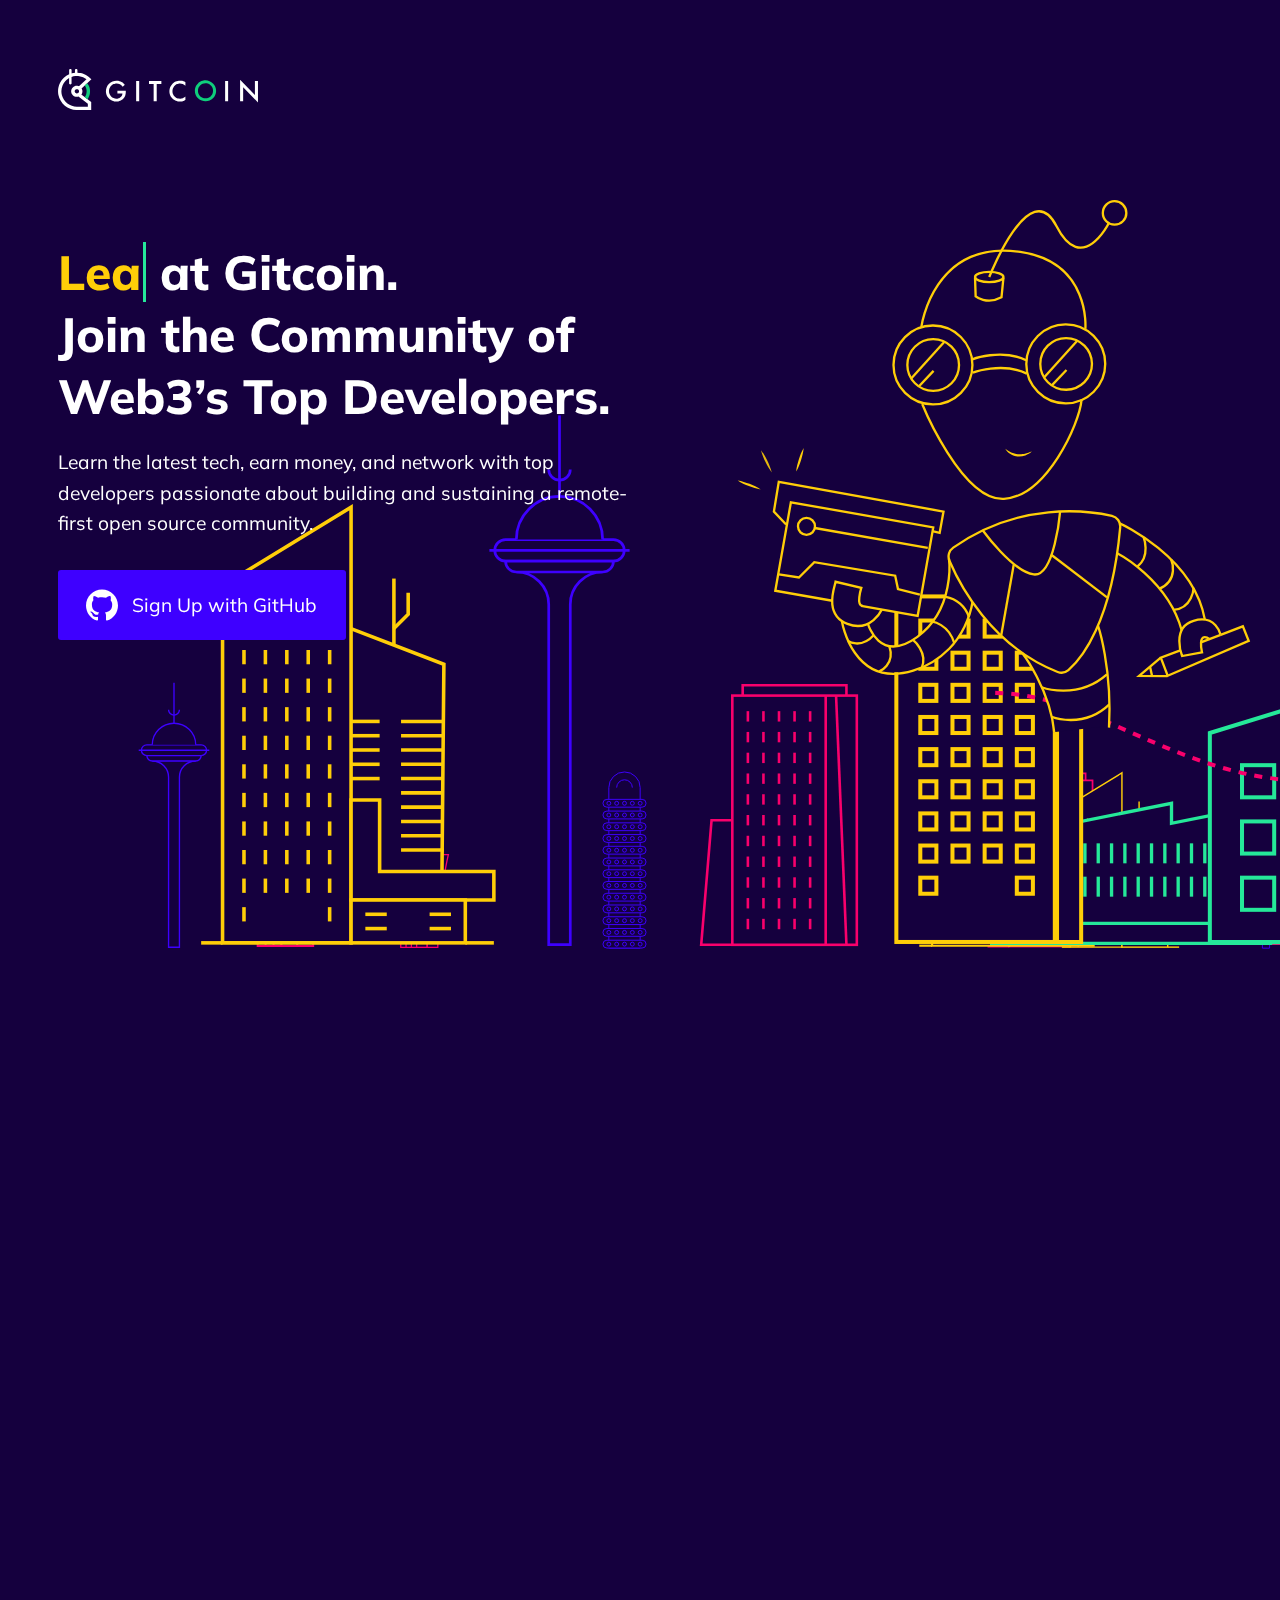
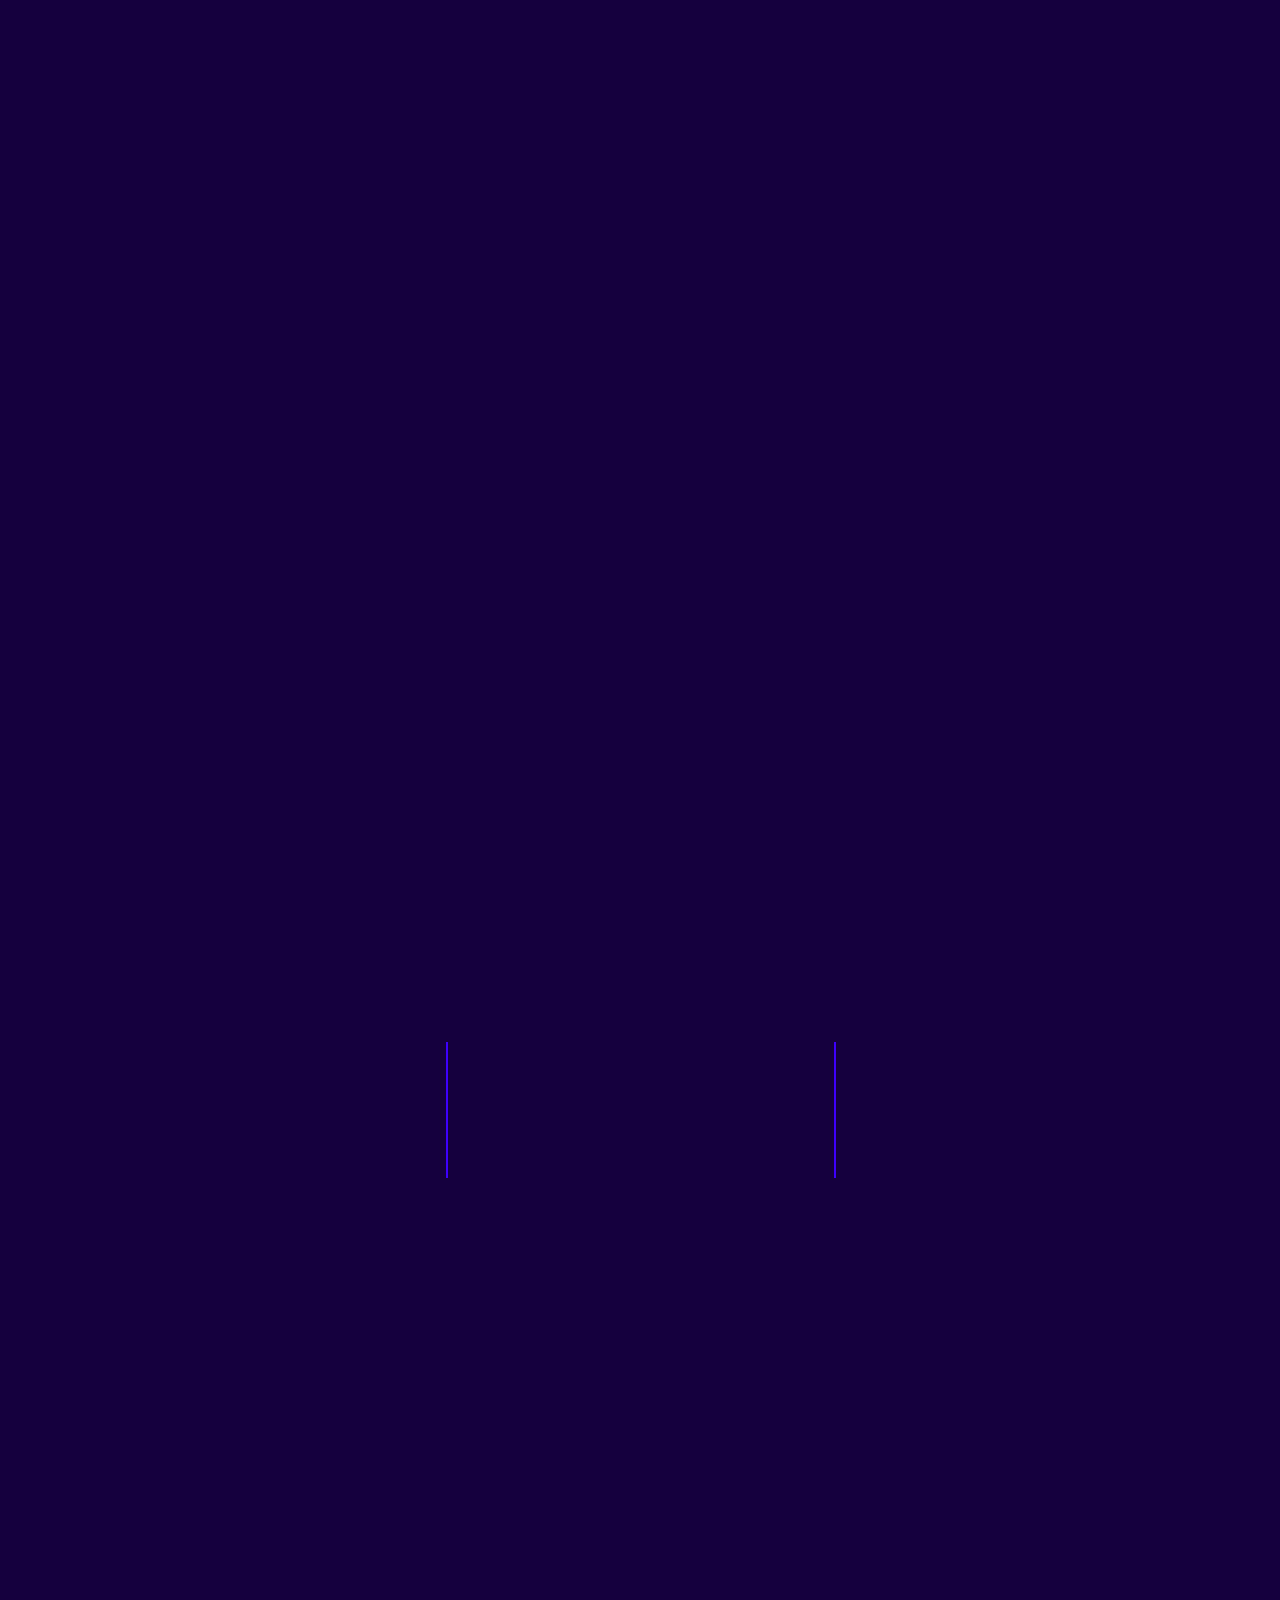
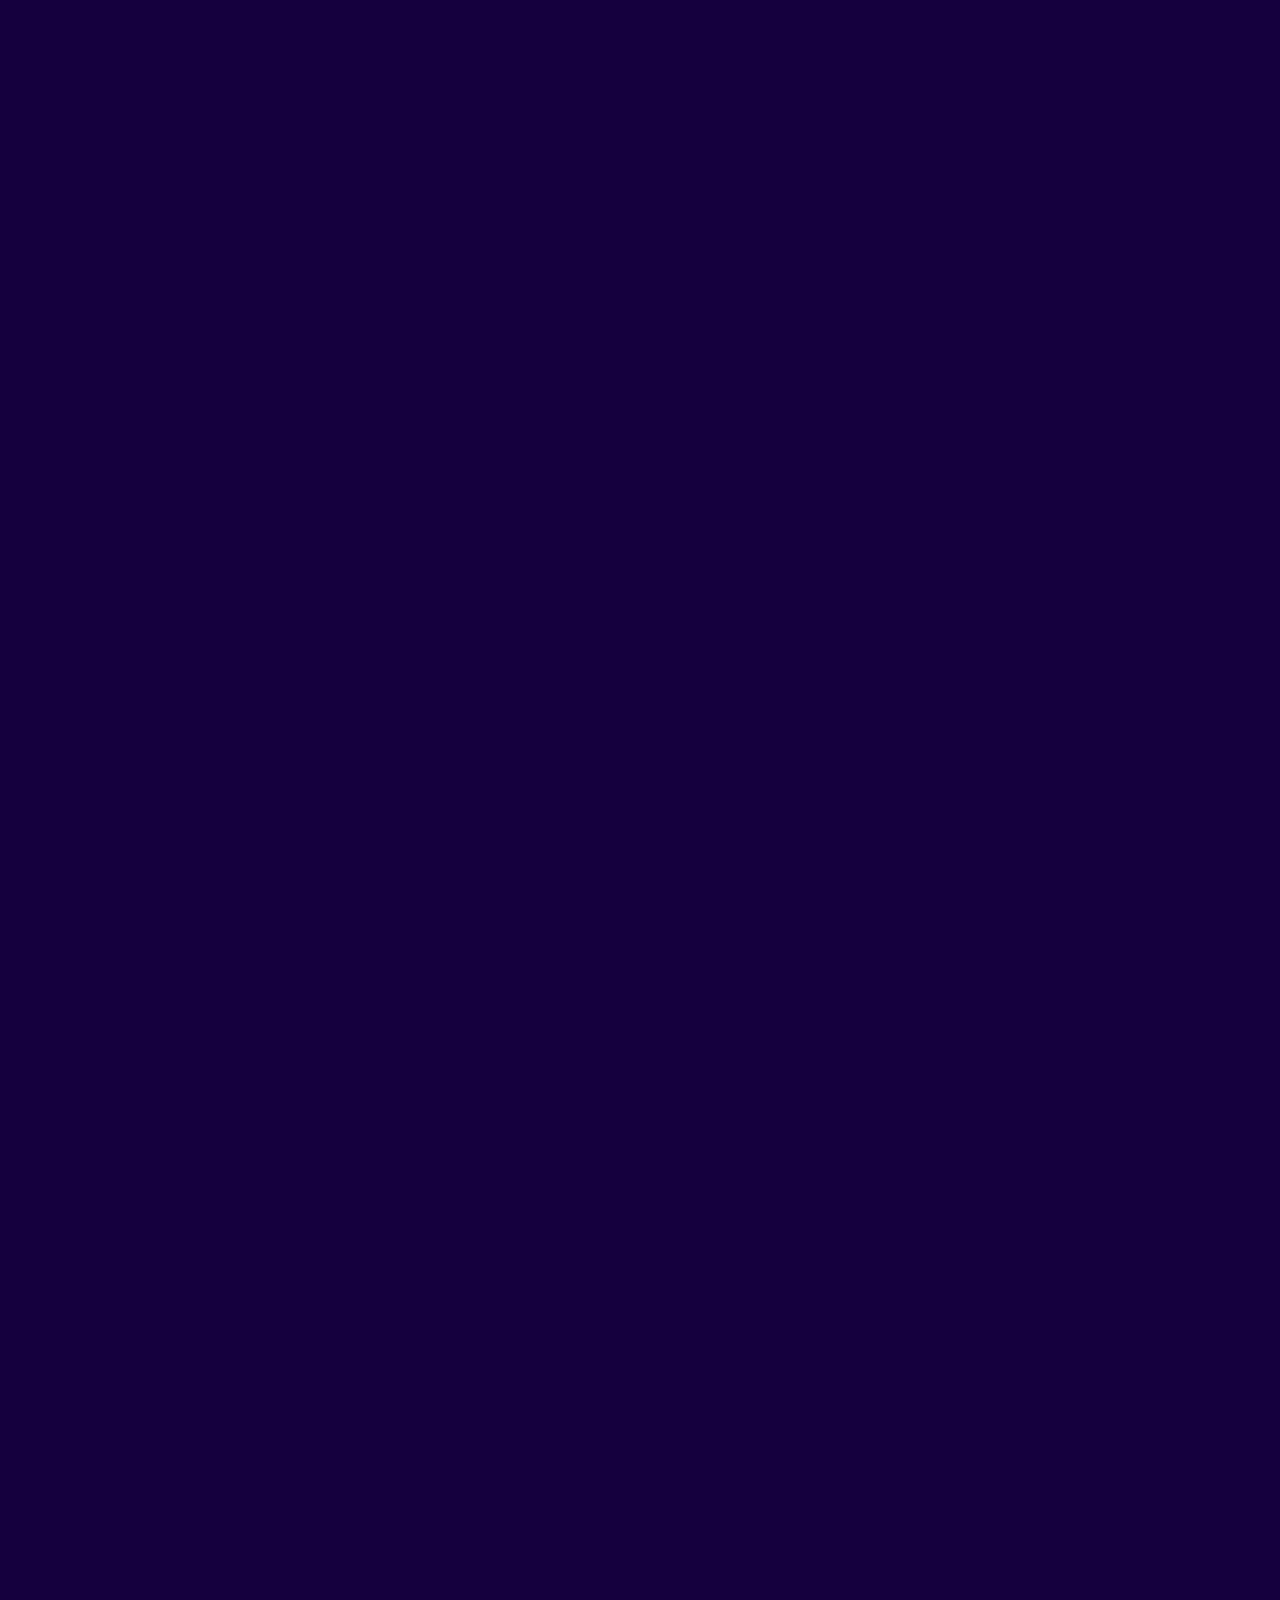
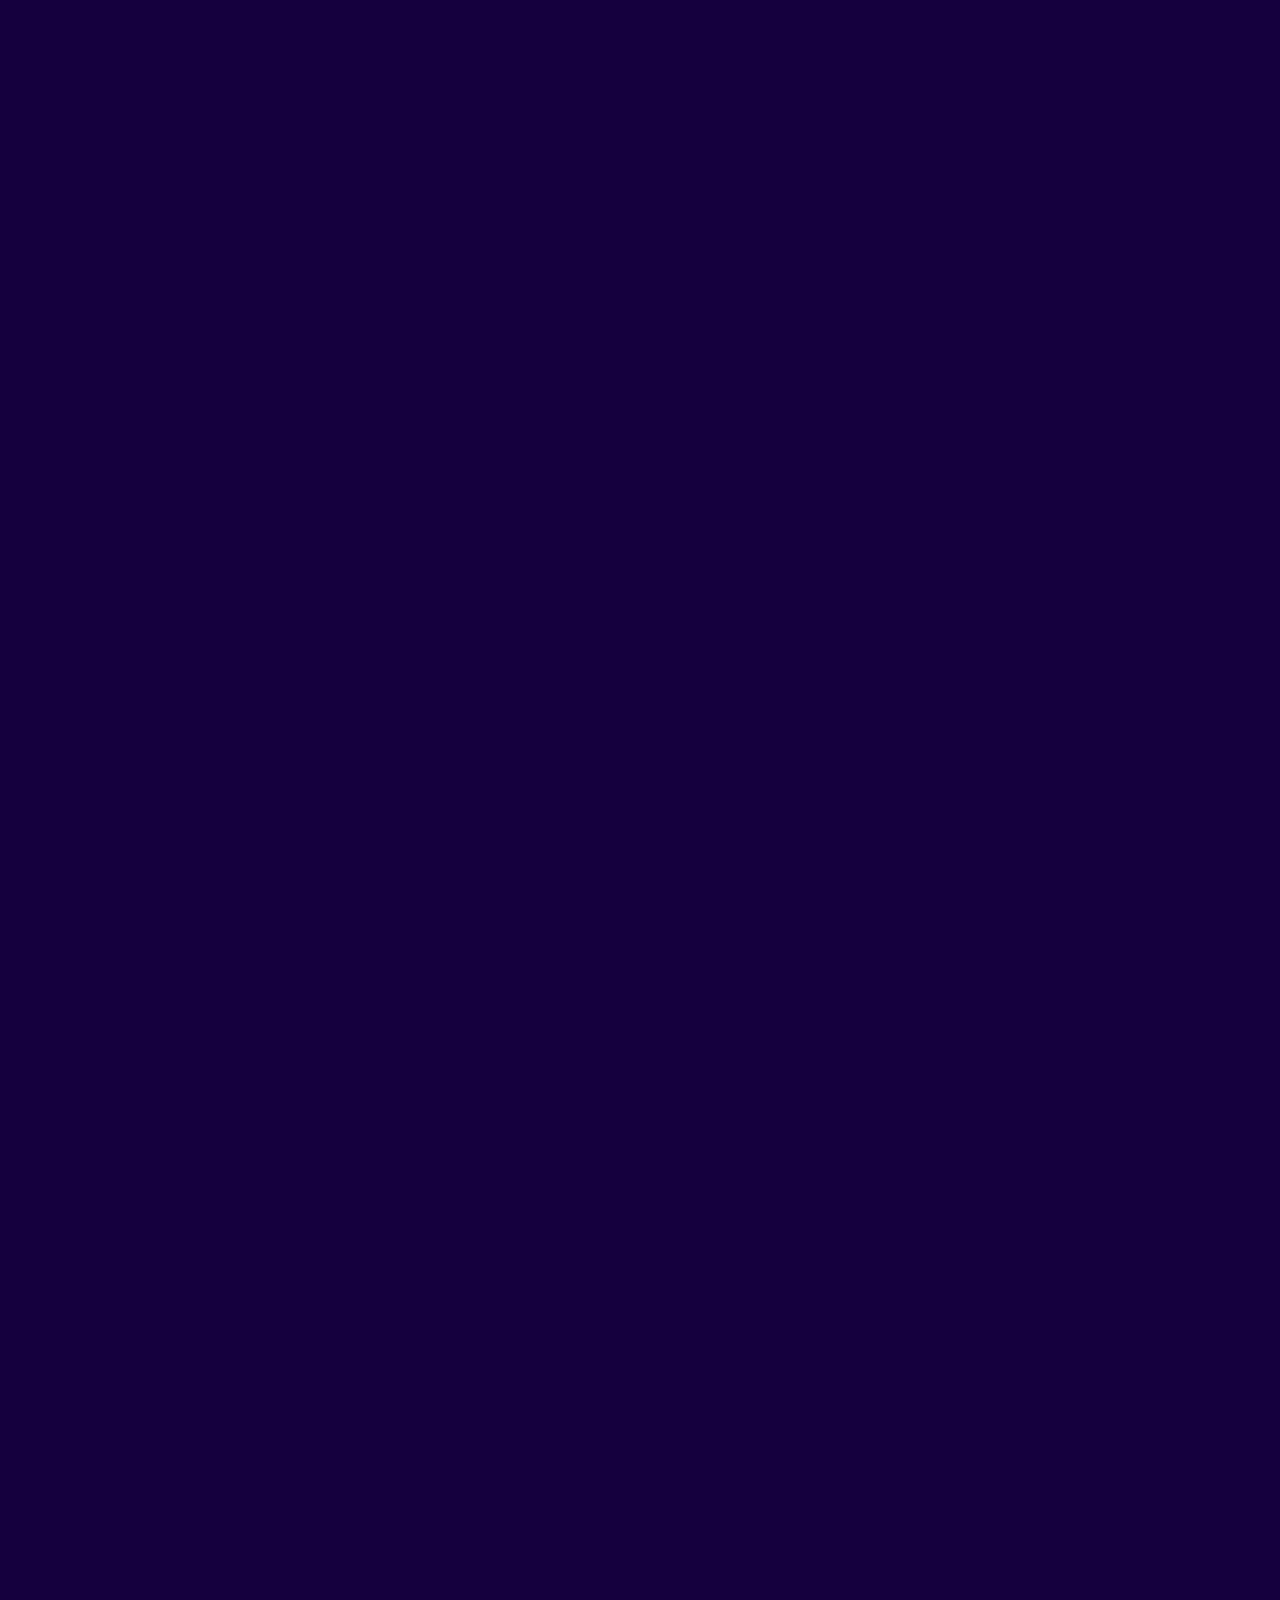
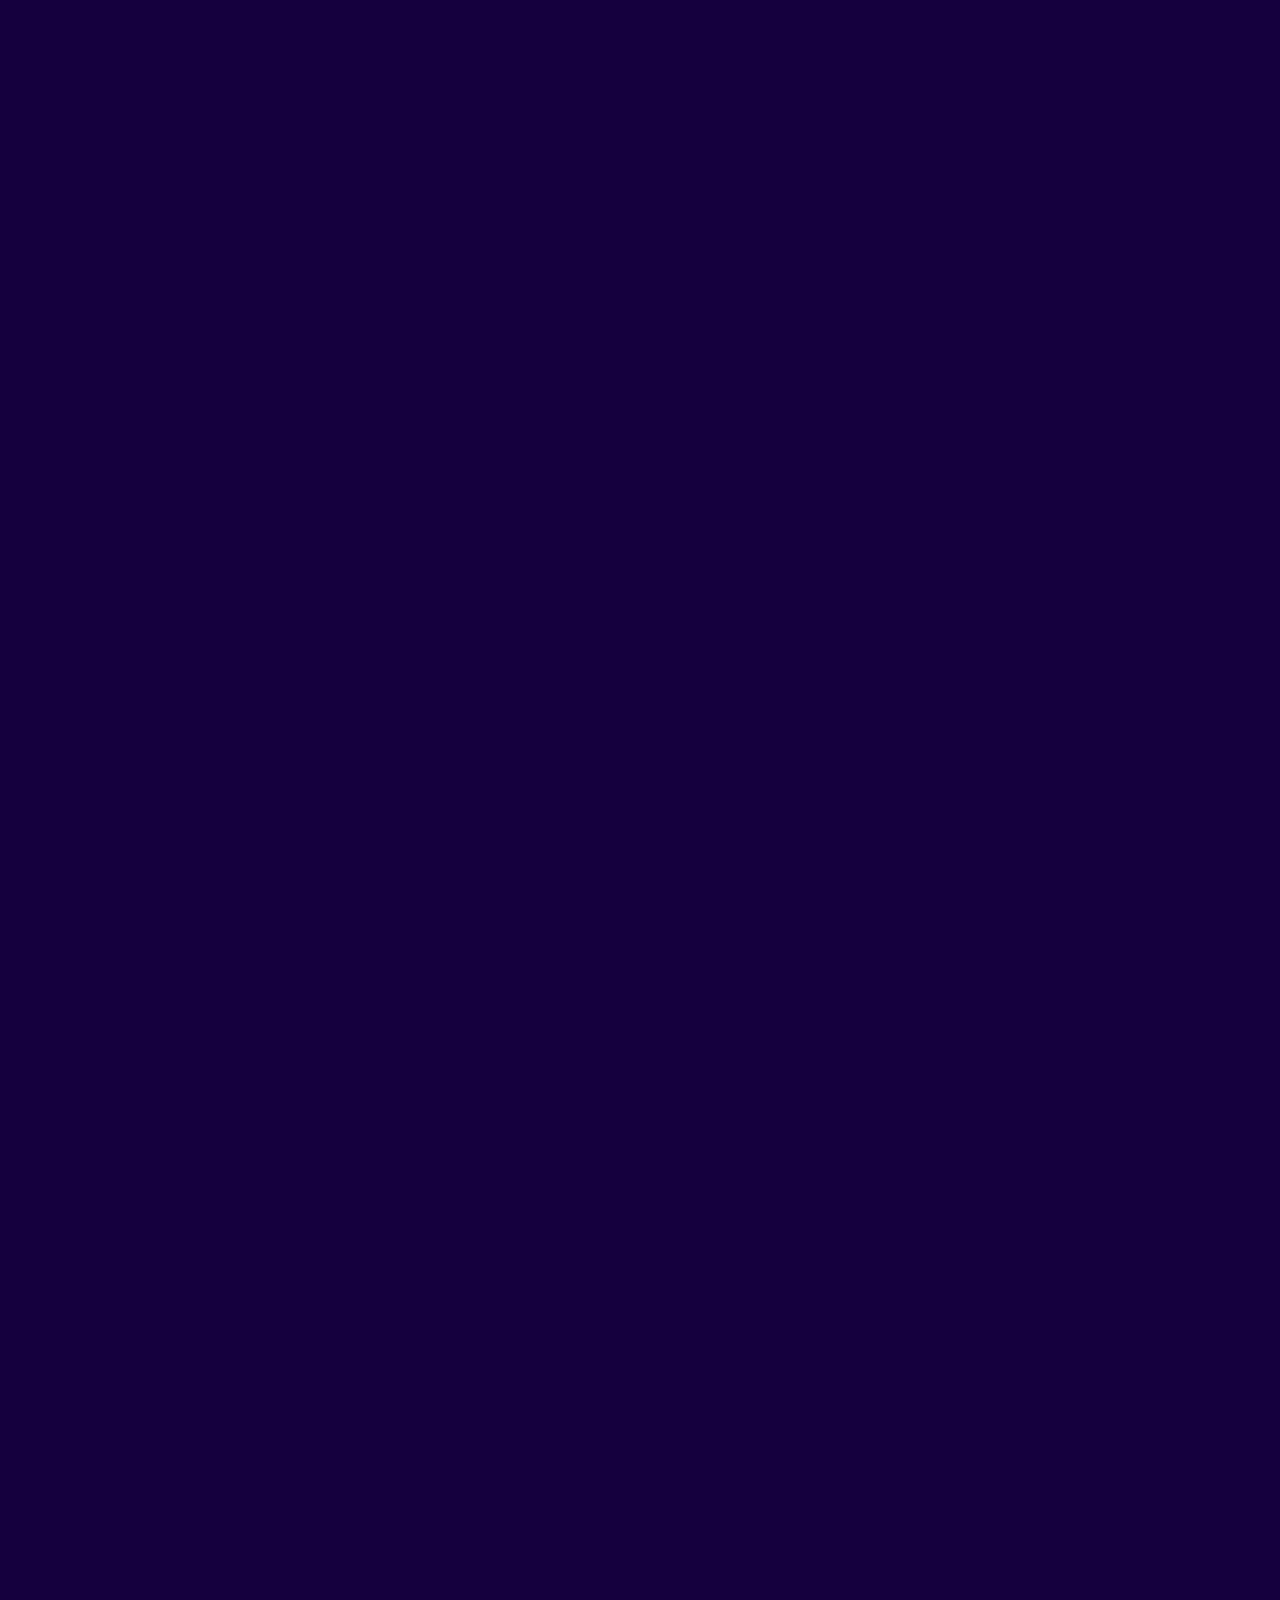
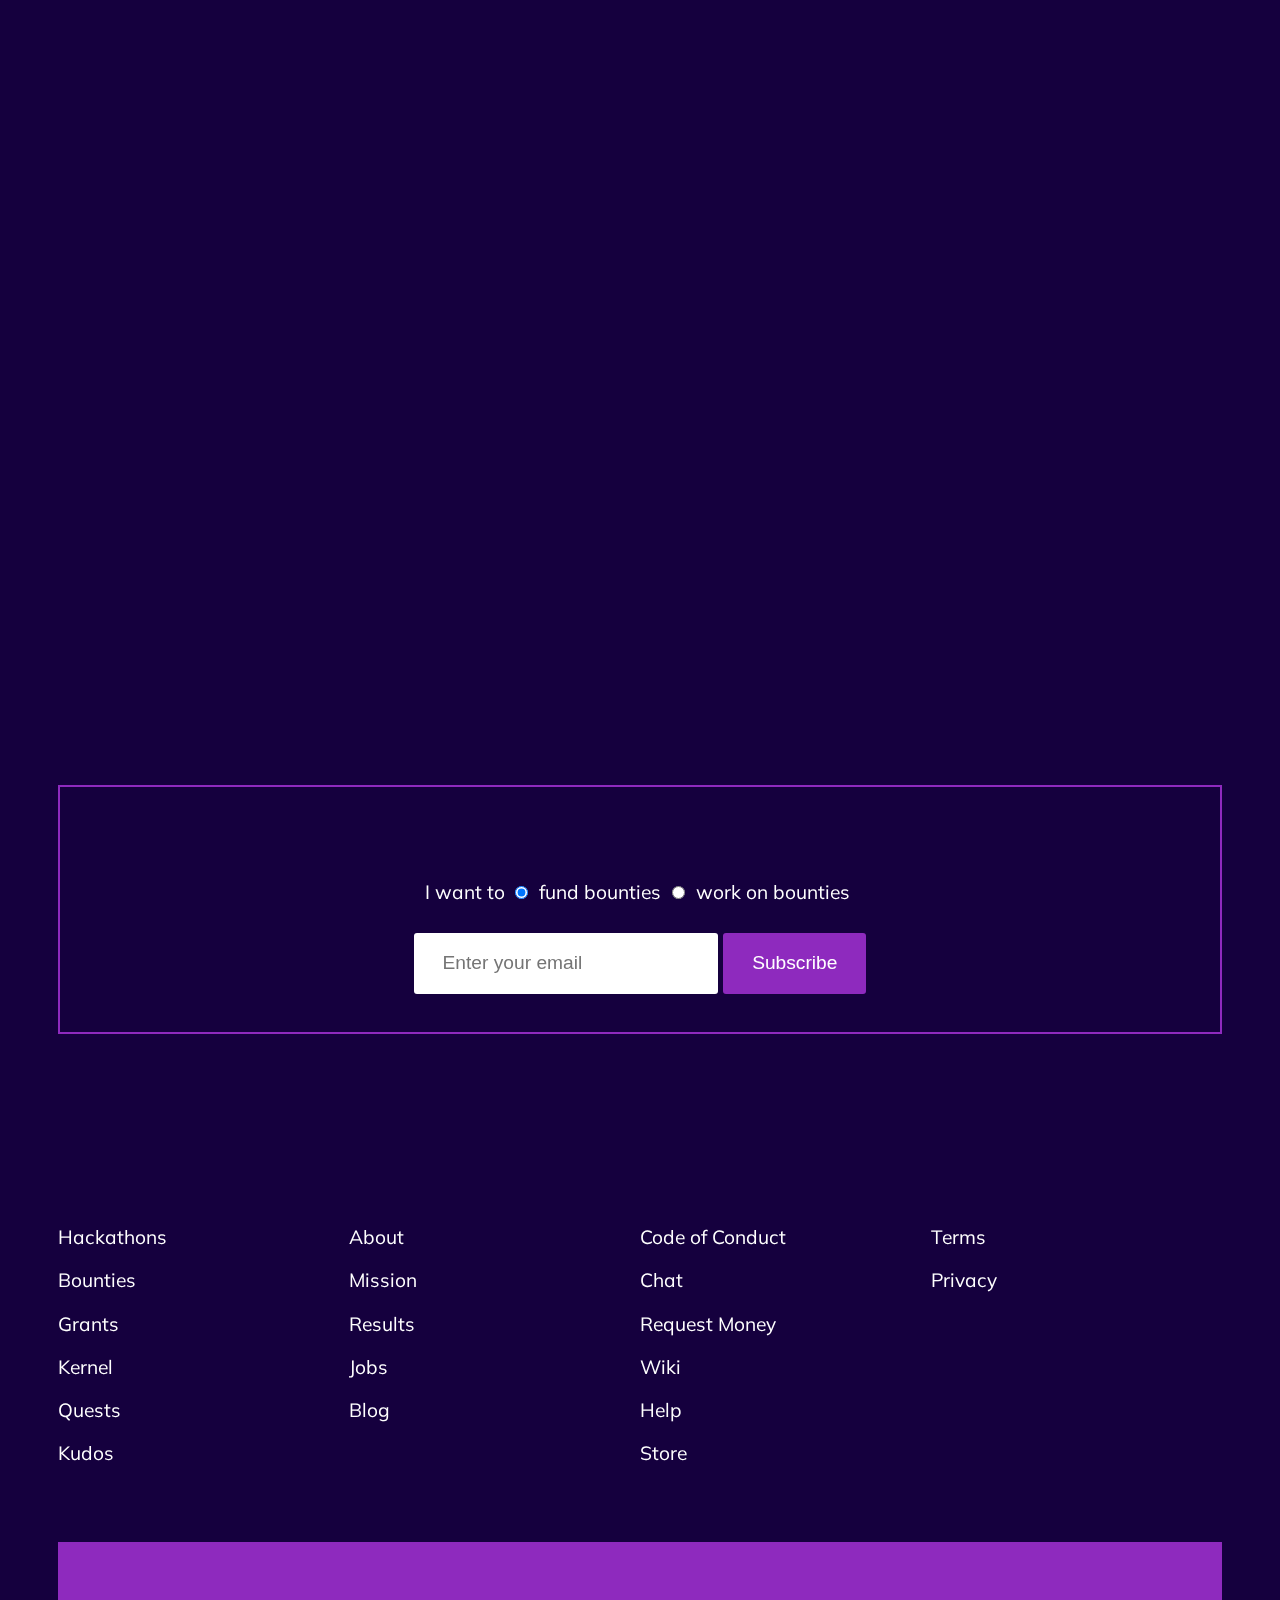
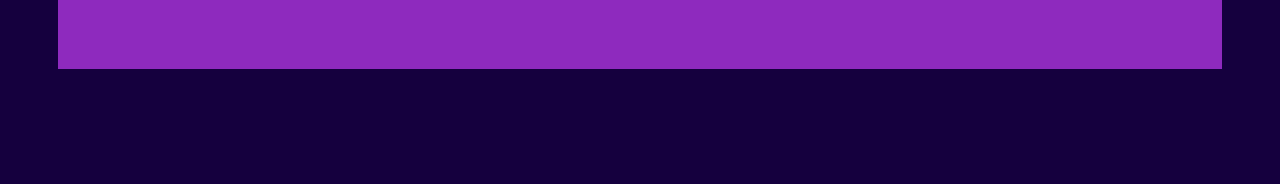
==== commit c0f9458d: "Update index.html" ====
--- a/index.html
+++ b/index.html
@@ -302,7 +302,7 @@
 	<div class="grid reverse">
 		<div>
 			<h2>Hire Devs</h2>
-			<p>Don’t just find a developer, find *the right* developer. Browse the best software developers in the space on Gitcoin’s user directory.</p>
+			<p>Don’t just find a developer, find the right developer. Browse the best software developers in the space on Gitcoin’s user directory.</p>
 			<a class="btn" target="_blank" href="https://gitcoin.co/tribes"><span>Learn More</span></a>
 		</div>
 		<figure>
